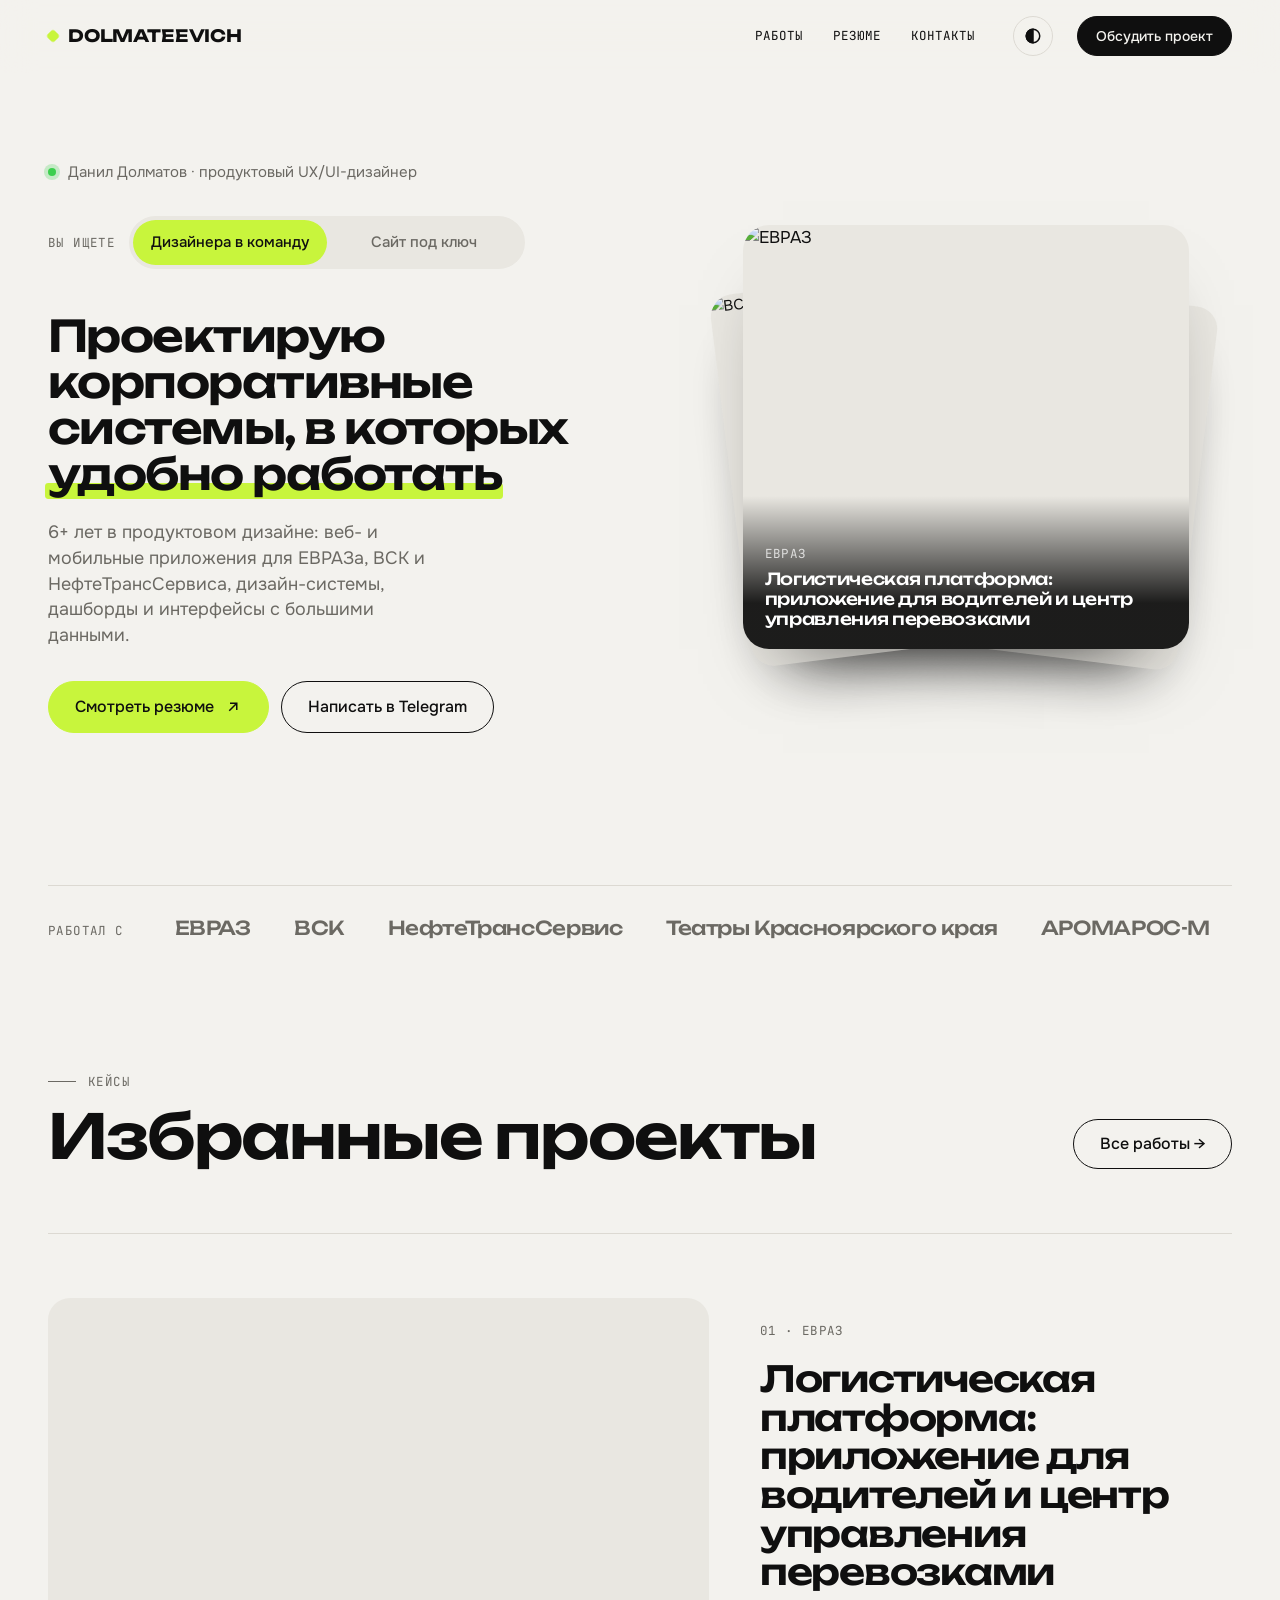
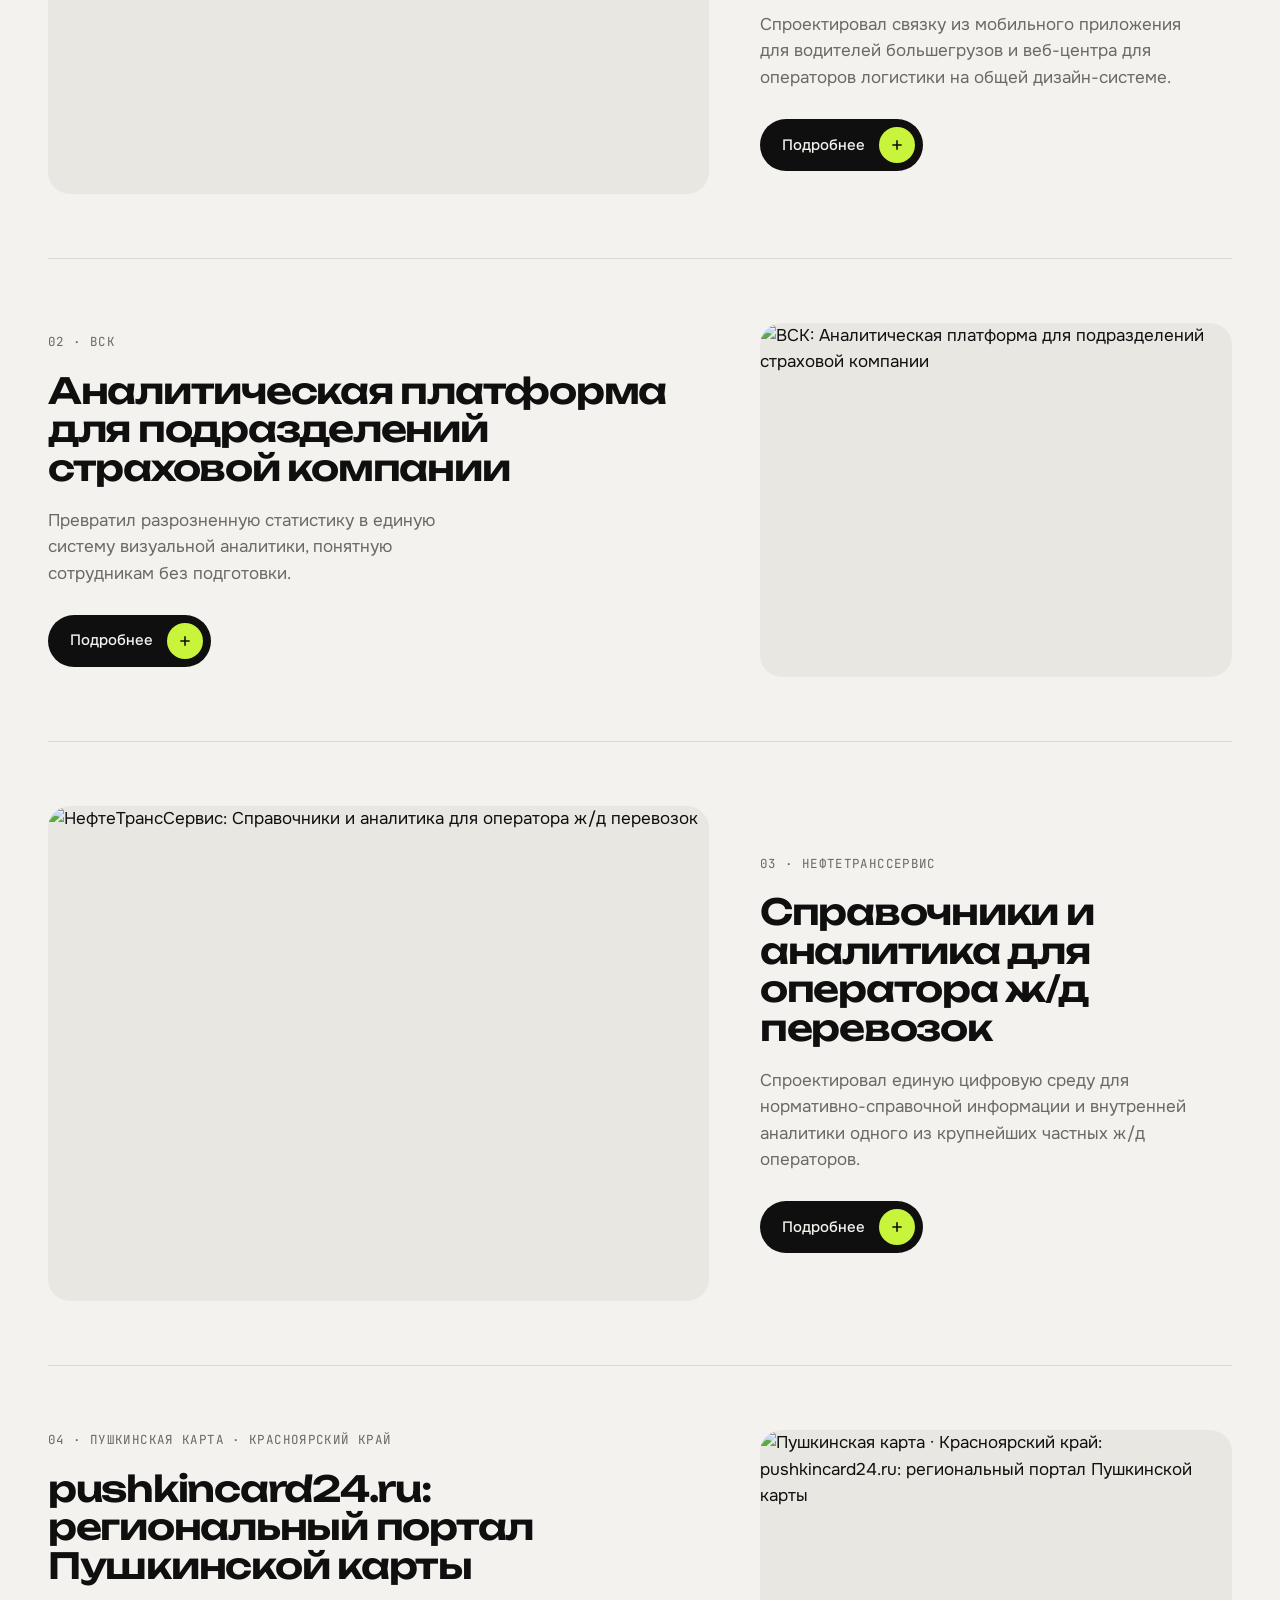
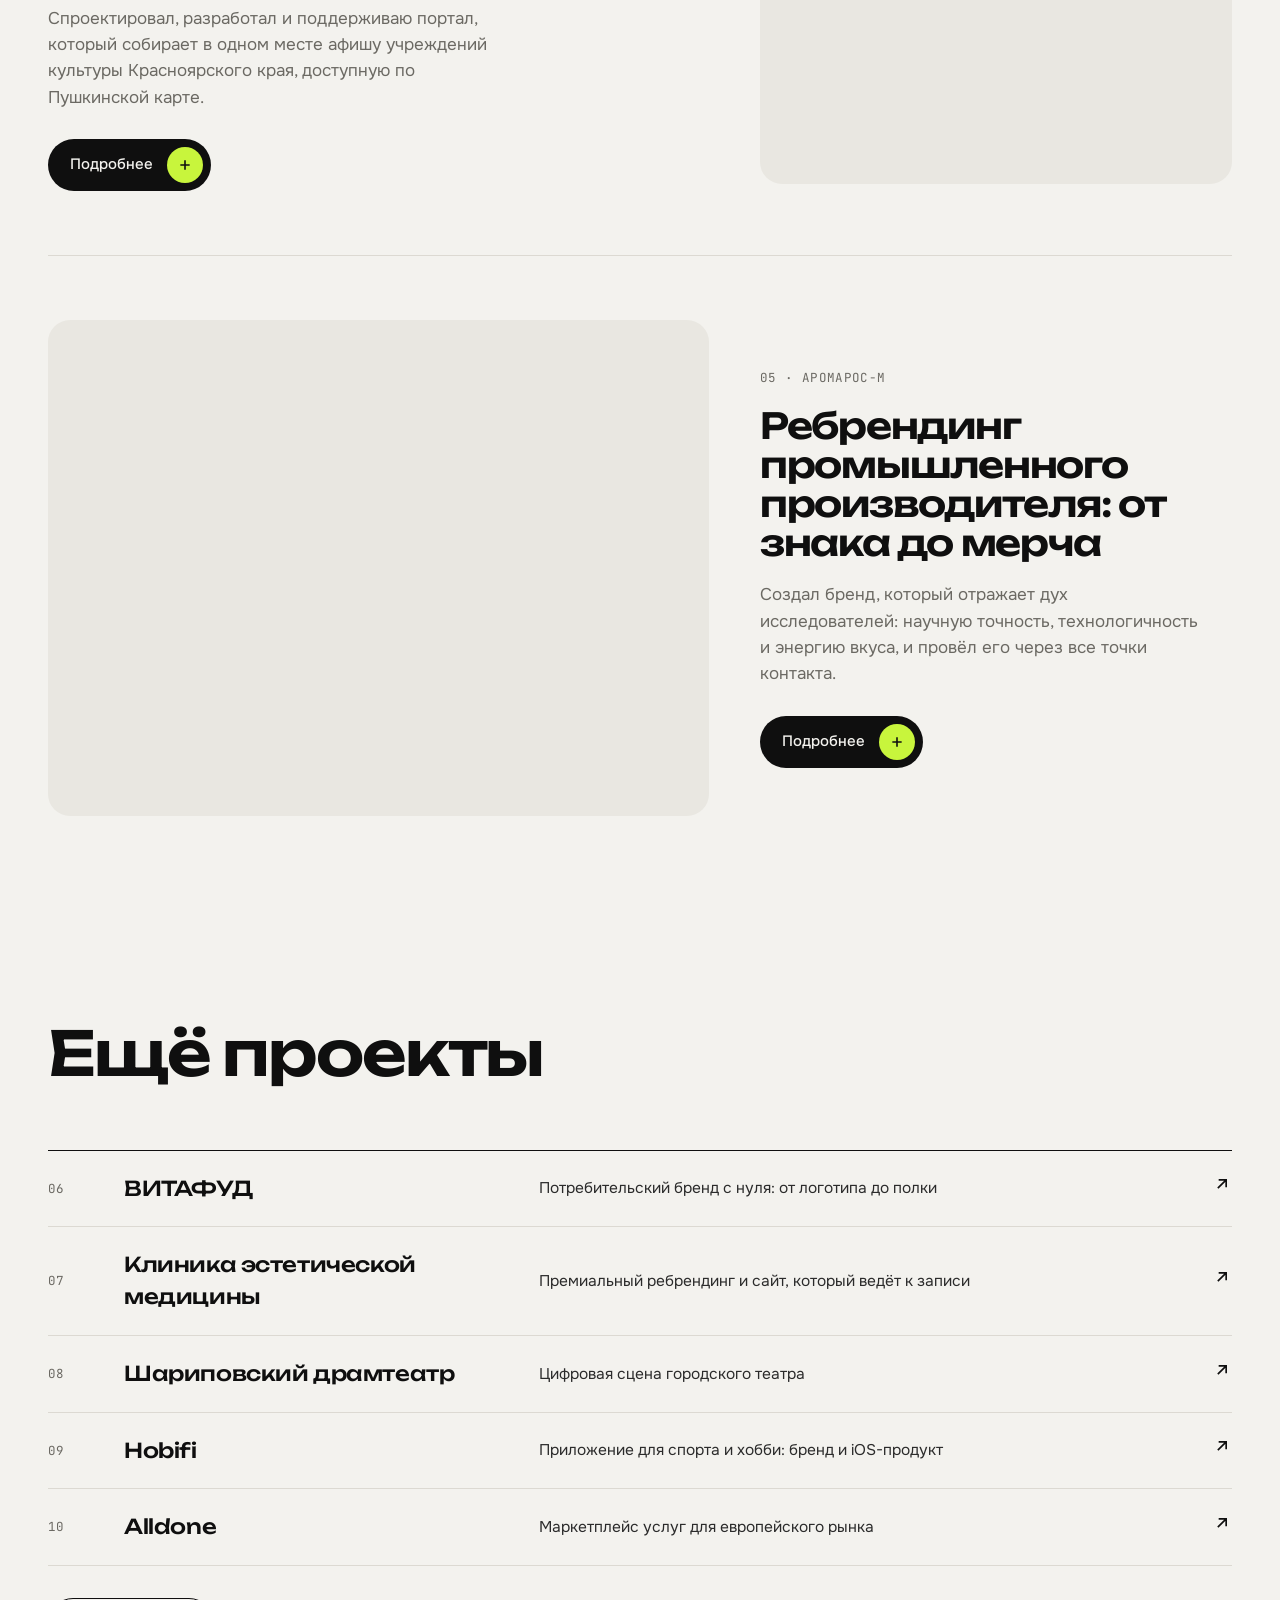
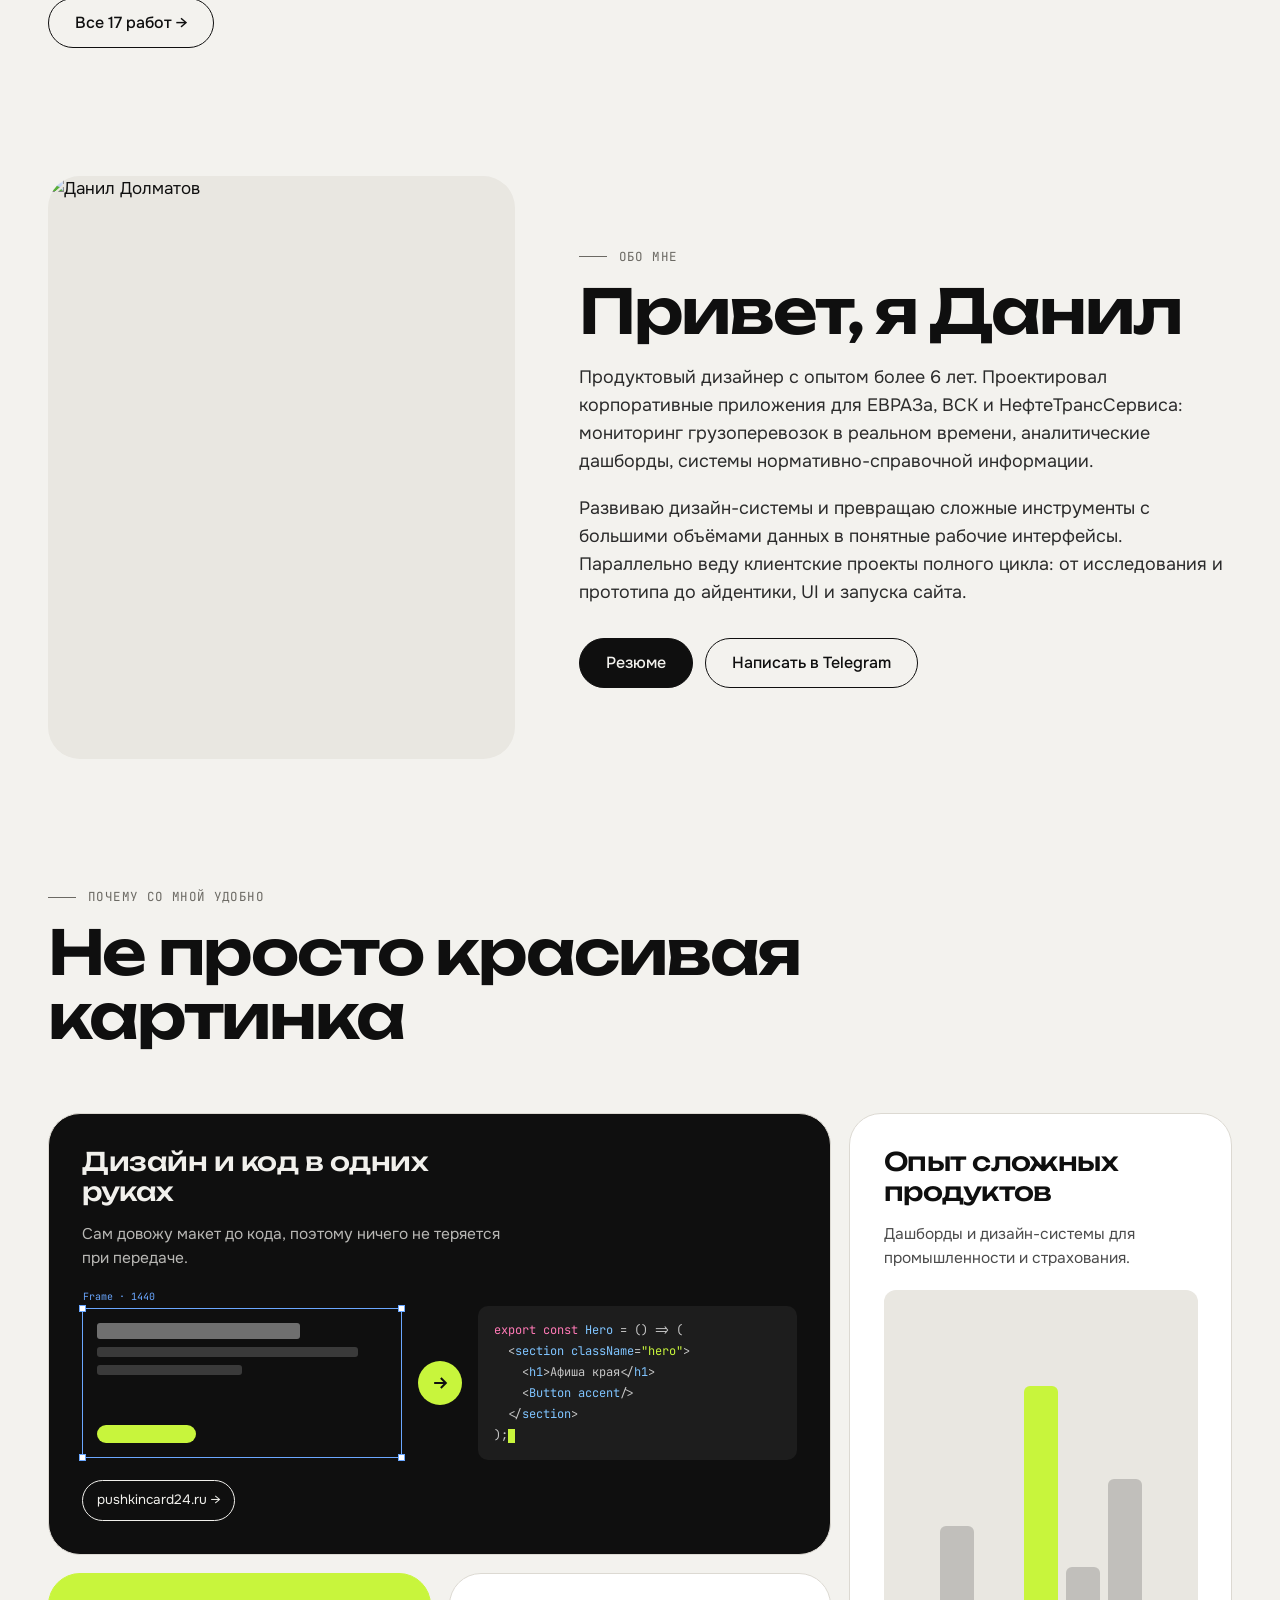
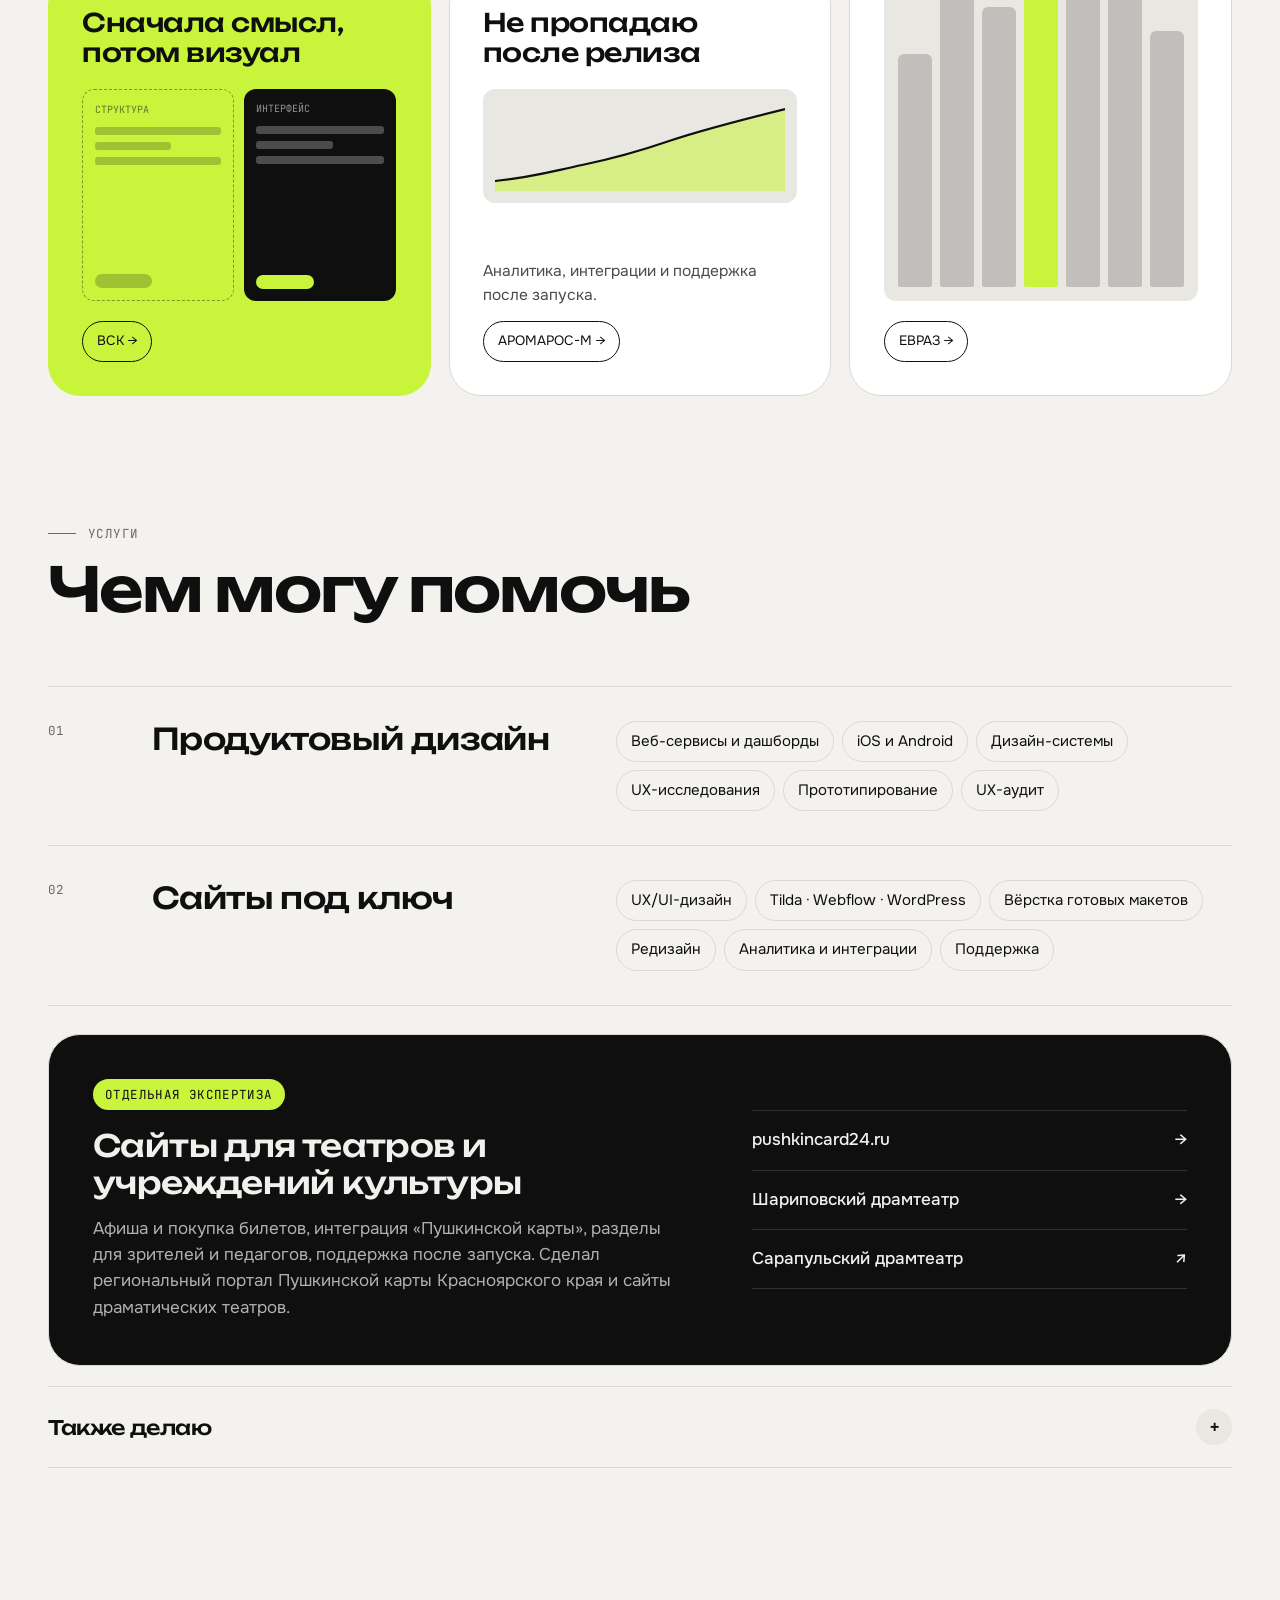
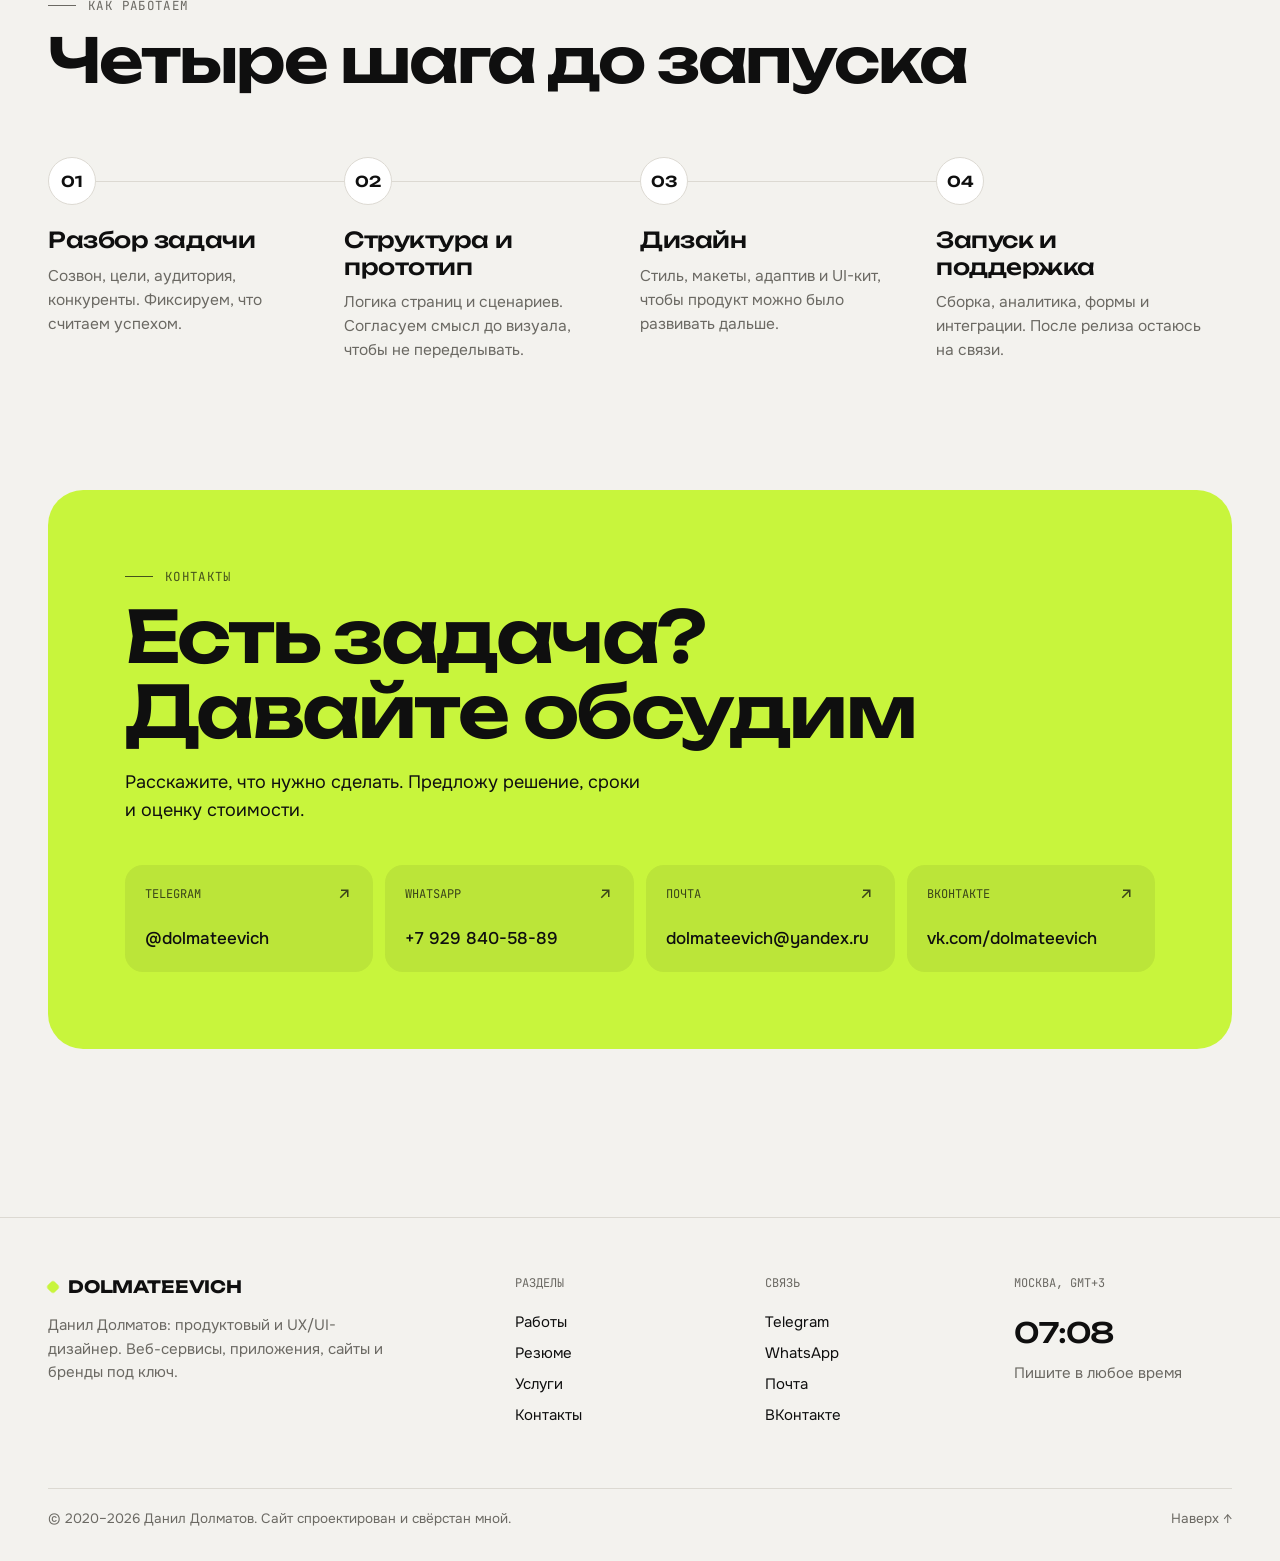
==== index.html @ 4f0ea124 "Add files via upload" ====
<!doctype html>
<html lang="ru">
<head>
  <meta charset="utf-8">
  <meta name="viewport" content="width=device-width, initial-scale=1">
  <title>Данил Долматов — продуктовый и UX/UI-дизайнер</title>
  <meta name="description" content="Продуктовый UX/UI-дизайнер. 6+ лет: корпоративные веб- и мобильные приложения для ЕВРАЗа, ВСК и НефтеТрансСервиса, дизайн-системы и сайты под ключ.">
  <meta property="og:title" content="Данил Долматов — продуктовый и UX/UI-дизайнер">
  <meta property="og:description" content="Веб-сервисы, мобильные приложения, сайты и бренды под ключ: от исследования до запуска.">
  <meta property="og:image" content="https://static.tildacdn.pub/tild3631-6530-4562-a431-313530376537/Frame_2087326157.png">
  <link rel="icon" href="data:image/svg+xml,<svg xmlns='http://www.w3.org/2000/svg' viewBox='0 0 64 64'><rect width='64' height='64' rx='16' fill='%230f0f0f'/><rect x='24' y='24' width='16' height='16' rx='3' fill='%23c8f53c' transform='rotate(45 32 32)'/></svg>">
  <link rel="preconnect" href="https://fonts.googleapis.com">
  <link rel="preconnect" href="https://fonts.gstatic.com" crossorigin>
  <link href="https://fonts.googleapis.com/css2?family=Unbounded:wght@400;500;600;700&family=Onest:wght@400;500;600&family=JetBrains+Mono:wght@400;500&display=swap" rel="stylesheet">
  <link rel="stylesheet" href="styles.css">
</head>
<body id="top">

<header class="header">
  <div class="wrap">
    <a class="logo" href="index.html"><i></i>DOLMATEEVICH</a>
    <nav class="nav" aria-label="Основное меню">
      <a href="portfolio.html">Работы</a>
      <a href="resume.html">Резюме</a>
      <a href="index.html#contacts">Контакты</a>
    </nav>
    <button class="theme-btn" aria-label="Сменить тему">
      <svg viewBox="0 0 24 24" fill="none" stroke="currentColor" stroke-width="2"><circle cx="12" cy="12" r="9"/><path d="M12 3a9 9 0 0 0 0 18z" fill="currentColor"/></svg>
    </button>
    <a class="btn btn-dark" href="https://t.me/dolmateevich" target="_blank" rel="noopener">Обсудить проект</a>
  </div>
  <nav class="mobile-nav" aria-label="Меню">
    <a href="index.html" aria-current="page">Главная</a>
    <a href="portfolio.html">Работы</a>
    <a href="resume.html">Резюме</a>
    <a href="index.html#contacts">Контакты</a>
  </nav>
</header>

<main>
<!-- ============ HERO ============ -->
<section class="hero">
  <div class="wrap hero-grid">
    <div class="hero-main">
      <p class="hero-eyebrow"><span class="dot"></span>Данил Долматов · продуктовый UX/UI-дизайнер</p>

      <div class="aud">
        <span class="mono muted">Вы ищете</span>
        <div class="aud-switch" role="tablist" aria-label="Что вы ищете" data-active="team">
          <i class="aud-thumb" aria-hidden="true"></i>
          <button role="tab" data-aud="team" aria-selected="true" aria-controls="aud-team">Дизайнера в команду</button>
          <button role="tab" data-aud="client" aria-selected="false" aria-controls="aud-client">Сайт под ключ</button>
        </div>
      </div>

      <div class="aud-panel" id="aud-team" data-aud="team" role="tabpanel">
        <h1 class="hero-title">Проектирую корпоративные системы, в&nbsp;которых <span class="mark">удобно работать</span></h1>
        <p class="lead">6+ лет в продуктовом дизайне: веб- и мобильные приложения для ЕВРАЗа, ВСК и НефтеТрансСервиса, дизайн-системы, дашборды и интерфейсы с большими данными.</p>
        <div class="hero-cta">
          <a class="btn btn-accent" href="resume.html">Смотреть резюме
            <svg viewBox="0 0 24 24" fill="none" stroke="currentColor" stroke-width="2"><path d="M7 17 17 7M8 7h9v9"/></svg></a>
          <a class="btn btn-ghost" href="https://t.me/dolmateevich" target="_blank" rel="noopener">Написать в Telegram</a>
        </div>
      </div>

      <div class="aud-panel" id="aud-client" data-aud="client" role="tabpanel" hidden>
        <p class="hero-title" role="heading" aria-level="2">Сайты под ключ: от&nbsp;структуры до&nbsp;<span class="mark">запуска</span></p>
        <p class="lead">Дизайн, разработка на Tilda, Webflow или WordPress и поддержка после запуска. Делаю сайты для бизнеса, театров и учреждений культуры.</p>
        <div class="hero-cta">
          <a class="btn btn-accent" href="https://t.me/dolmateevich" target="_blank" rel="noopener">Обсудить проект
            <svg viewBox="0 0 24 24" fill="none" stroke="currentColor" stroke-width="2"><path d="M7 17 17 7M8 7h9v9"/></svg></a>
          <a class="btn btn-ghost" href="portfolio.html">Смотреть работы</a>
        </div>
      </div>
    </div>

    <div class="hero-stack" id="hero-stack" aria-label="Подходящие кейсы"></div>
  </div>
</section>

<!-- ============ КЛИЕНТЫ ============ -->
<section class="trust">
  <div class="wrap"><div class="trust-row reveal">
    <span class="mono muted">Работал с</span>
    <div class="trust-list">
      <a href="#evraz">ЕВРАЗ</a><a href="portfolio.html#vsk">ВСК</a><a href="portfolio.html#nts">НефтеТрансСервис</a><a href="portfolio.html#sharipovo">Театры Красноярского края</a><a href="portfolio.html#aromaros">АРОМАРОС-М</a>
    </div>
  </div></div>
</section>

<!-- ============ КЕЙСЫ ============ -->
<section class="section" id="cases" style="padding-top:0">
  <div class="wrap">
    <div class="section-head">
      <div>
        <span class="eyebrow mono">Кейсы</span>
        <h2 class="h2">Избранные проекты</h2>
      </div>
      <a class="btn btn-ghost" href="portfolio.html">Все работы →</a>
    </div>
    <div class="cases" id="featured-cases"></div>
  </div>
</section>

<!-- ============ ИНДЕКС ============ -->
<section class="section" style="padding-top:0">
  <div class="wrap">
    <div class="section-head">
      <div>
        <h2 class="h2">Ещё проекты</h2>
      </div>
    </div>
    <nav class="index reveal" id="index" aria-label="Другие проекты"></nav>
    <a class="btn btn-ghost" href="portfolio.html" style="margin-top:32px">Все 17 работ →</a>
  </div>
</section>

<!-- ============ ОБО МНЕ ============ -->
<section class="section" id="about" style="padding-top:0">
  <div class="wrap about-grid">
    <img class="about-photo reveal" src="https://static.tildacdn.pub/tild3638-3539-4036-a131-663665363435/Frame_2087326176.png" alt="Данил Долматов" loading="lazy">
    <div class="about-text reveal">
      <span class="eyebrow mono">Обо мне</span>
      <h2 class="h2">Привет, я Данил</h2>
      <p>Продуктовый дизайнер с опытом более 6 лет. Проектировал корпоративные приложения для ЕВРАЗа, ВСК и НефтеТрансСервиса: мониторинг грузоперевозок в реальном времени, аналитические дашборды, системы нормативно-справочной информации.</p>
      <p>Развиваю дизайн-системы и превращаю сложные инструменты с большими объёмами данных в понятные рабочие интерфейсы. Параллельно веду клиентские проекты полного цикла: от исследования и прототипа до айдентики, UI и запуска сайта.</p>
      <div class="hero-cta">
        <a class="btn btn-dark" href="resume.html">Резюме</a>
        <a class="btn btn-ghost" href="https://t.me/dolmateevich" target="_blank" rel="noopener">Написать в Telegram</a>
      </div>
    </div>
  </div>
</section>

<!-- ============ ПОЧЕМУ Я ============ -->
<section class="section" style="padding-top:0">
  <div class="wrap">
    <div class="section-head">
      <div>
        <span class="eyebrow mono">Почему со мной удобно</span>
        <h2 class="h2">Не просто красивая картинка</h2>
      </div>
    </div>

    <div class="bento">
      <div class="tile dark wide reveal">
        <h3 class="h3">Дизайн и код в одних руках</h3>
        <p>Сам довожу макет до кода, поэтому ничего не теряется при передаче.</p>
        <div class="viz v-split">
          <div class="v-frame"><i></i><i></i><i></i><i></i><s></s><s></s><s></s><s></s></div>
          <div class="v-arrow"><svg viewBox="0 0 24 24" fill="none" stroke="currentColor" stroke-width="2.4"><path d="M5 12h14M13 6l6 6-6 6"/></svg></div>
<div class="v-code"><span class="k">export</span> <span class="k">const</span> <span class="a">Hero</span> = () =&gt; (
  &lt;<span class="a">section</span> <span class="a">className</span>=<span class="s">"hero"</span>&gt;
    &lt;<span class="a">h1</span>&gt;Афиша края&lt;/<span class="a">h1</span>&gt;
    &lt;<span class="a">Button</span> <span class="a">accent</span>/&gt;
  &lt;/<span class="a">section</span>&gt;
);<span class="cur"></span></div>
        </div>
        <a class="proof" href="#pushkincard">pushkincard24.ru →</a>
      </div>

      <div class="tile tall reveal">
        <h3 class="h3">Опыт сложных продуктов</h3>
        <p>Дашборды и дизайн-системы для промышленности и страхования.</p>
        <div class="viz v-dash">
          <div class="v-bars"><i style="--h:40%"></i><i style="--h:62%"></i><i style="--h:48%"></i><i class="hi" style="--h:86%"></i><i style="--h:55%"></i><i style="--h:70%"></i><i style="--h:44%"></i></div>
        </div>
        <a class="proof" href="#evraz">ЕВРАЗ →</a>
      </div>

      <div class="tile accent reveal">
        <h3 class="h3">Сначала смысл, потом визуал</h3>
        <div class="viz v-wire">
          <div class="w1"><small>Структура</small><i></i><i></i><i></i><i></i></div>
          <div class="w2"><small>Интерфейс</small><i></i><i></i><i></i><i></i></div>
        </div>
        
        <a class="proof" href="#vsk">ВСК →</a>
      </div>

      <div class="tile reveal">
        <h3 class="h3">Не пропадаю после релиза</h3>
        <div class="viz v-launch">
          <div class="v-chart"><svg viewBox="0 0 300 90" preserveAspectRatio="none" aria-hidden="true"><path class="f" d="M0 80 C40 76 60 70 90 64 S150 50 180 40 S250 20 300 8 V90 H0Z"/><path class="l" d="M0 80 C40 76 60 70 90 64 S150 50 180 40 S250 20 300 8"/></svg></div>
        </div>
        <p>Аналитика, интеграции и поддержка после запуска.</p>
        <a class="proof" href="#aromaros">АРОМАРОС-М →</a>
      </div>
    </div>
  </div>
</section>

<!-- ============ УСЛУГИ ============ -->
<section class="section" id="services" style="padding-top:0">
  <div class="wrap">
    <div class="section-head">
      <div>
        <span class="eyebrow mono">Услуги</span>
        <h2 class="h2">Чем могу помочь</h2>
      </div>
    </div>
    <div class="services">
      <div class="service reveal">
        <span class="mono muted">01</span>
        <h3 class="h3">Продуктовый дизайн</h3>
        <ul><li>Веб-сервисы и дашборды</li><li>iOS и Android</li><li>Дизайн-системы</li><li>UX-исследования</li><li>Прототипирование</li><li>UX-аудит</li></ul>
      </div>
      <div class="service reveal">
        <span class="mono muted">02</span>
        <h3 class="h3">Сайты под ключ</h3>
        <ul><li>UX/UI-дизайн</li><li>Tilda · Webflow · WordPress</li><li>Вёрстка готовых макетов</li><li>Редизайн</li><li>Аналитика и интеграции</li><li>Поддержка</li></ul>
      </div>
    </div>

    <div class="niche reveal">
      <div>
        <span class="niche-tag mono">Отдельная экспертиза</span>
        <h3 class="h3">Сайты для театров и учреждений культуры</h3>
        <p>Афиша и покупка билетов, интеграция «Пушкинской карты», разделы для зрителей и педагогов, поддержка после запуска. Сделал региональный портал Пушкинской карты Красноярского края и сайты драматических театров.</p>
      </div>
      <div class="niche-links">
        <a href="#pushkincard">pushkincard24.ru <span>→</span></a>
        <a href="portfolio.html#sharipovo">Шариповский драмтеатр <span>→</span></a>
        <a href="https://sarapultheatre.ru/" target="_blank" rel="noopener">Сарапульский драмтеатр <span>↗</span></a>
      </div>
    </div>

    <details class="also reveal">
      <summary><span>Также делаю</span><span class="plus" aria-hidden="true">+</span></summary>
      <div class="also-body">
        <div><h4 class="mono muted">Бренд и графика</h4><ul><li>Логотип и айдентика</li><li>Брендбук</li><li>Упаковка и этикетки</li><li>Полиграфия и мерч</li><li>Баннеры</li><li>Иллюстрации и 3D</li><li>Презентации</li></ul></div>
        <div><h4 class="mono muted">После запуска</h4><ul><li>Яндекс Метрика и GA</li><li>Интеграции с CRM и формами</li><li>Базовое SEO</li><li>Техподдержка</li><li>Развитие и масштабирование</li></ul></div>
      </div>
    </details>
  </div>
</section>

<!-- ============ ПРОЦЕСС ============ -->
<section class="section" style="padding-top:0">
  <div class="wrap">
    <div class="section-head">
      <div>
        <span class="eyebrow mono">Как работаем</span>
        <h2 class="h2">Четыре шага до запуска</h2>
      </div>
    </div>
    <div class="process">
      <div class="step reveal"><h3 class="h3">Разбор задачи</h3><p>Созвон, цели, аудитория, конкуренты. Фиксируем, что считаем успехом.</p></div>
      <div class="step reveal"><h3 class="h3">Структура и прототип</h3><p>Логика страниц и сценариев. Согласуем смысл до визуала, чтобы не переделывать.</p></div>
      <div class="step reveal"><h3 class="h3">Дизайн</h3><p>Стиль, макеты, адаптив и UI-кит, чтобы продукт можно было развивать дальше.</p></div>
      <div class="step reveal"><h3 class="h3">Запуск и поддержка</h3><p>Сборка, аналитика, формы и интеграции. После релиза остаюсь на связи.</p></div>
    </div>
  </div>
</section>

<!-- ============ CTA ============ -->
<section class="section" id="contacts" style="padding-top:0">
  <div class="wrap">
    <div class="cta-box reveal">
      <span class="eyebrow mono">Контакты</span>
      <h2 class="h2">Есть задача? Давайте обсудим</h2>
      <p>Расскажите, что нужно сделать. Предложу решение, сроки и оценку стоимости.</p>
      <div class="cta-links">
        <a class="cta-link" href="https://t.me/dolmateevich" target="_blank" rel="noopener">
          <span class="row">Telegram <svg viewBox="0 0 24 24" fill="none" stroke="currentColor" stroke-width="2"><path d="M7 17 17 7M8 7h9v9"/></svg></span><b>@dolmateevich</b></a>
        <a class="cta-link" href="https://wa.me/79298405889" target="_blank" rel="noopener">
          <span class="row">WhatsApp <svg viewBox="0 0 24 24" fill="none" stroke="currentColor" stroke-width="2"><path d="M7 17 17 7M8 7h9v9"/></svg></span><b>+7 929 840-58-89</b></a>
        <a class="cta-link" href="mailto:dolmateevich@yandex.ru">
          <span class="row">Почта <svg viewBox="0 0 24 24" fill="none" stroke="currentColor" stroke-width="2"><path d="M7 17 17 7M8 7h9v9"/></svg></span><b>dolmateevich@yandex.ru</b></a>
        <a class="cta-link" href="https://vk.com/dolmateevich" target="_blank" rel="noopener">
          <span class="row">ВКонтакте <svg viewBox="0 0 24 24" fill="none" stroke="currentColor" stroke-width="2"><path d="M7 17 17 7M8 7h9v9"/></svg></span><b>vk.com/dolmateevich</b></a>
      </div>
    </div>
  </div>
</section>
</main>

<footer class="footer">
  <div class="wrap">
    <div class="f-top">
      <div class="f-brand">
        <a class="logo" href="index.html"><i></i>DOLMATEEVICH</a>
        <p>Данил Долматов: продуктовый и UX/UI-дизайнер. Веб-сервисы, приложения, сайты и бренды под ключ.</p>
      </div>
      <div class="f-col"><h4>Разделы</h4><a href="portfolio.html">Работы</a><a href="resume.html">Резюме</a><a href="index.html#services">Услуги</a><a href="index.html#contacts">Контакты</a></div>
      <div class="f-col"><h4>Связь</h4><a href="https://t.me/dolmateevich" target="_blank" rel="noopener">Telegram</a><a href="https://wa.me/79298405889" target="_blank" rel="noopener">WhatsApp</a><a href="mailto:dolmateevich@yandex.ru">Почта</a><a href="https://vk.com/dolmateevich" target="_blank" rel="noopener">ВКонтакте</a></div>
      <div class="f-col"><h4>Москва, GMT+3</h4><span class="f-clock" data-clock>--:--</span><span class="muted">Пишите в любое время</span></div>
    </div>
    <div class="f-bottom">
      <span>© 2020–<span data-year>2026</span> Данил Долматов. Сайт спроектирован и свёрстан мной.</span>
      <a class="to-top" href="#top">Наверх ↑</a>
    </div>
  </div>
</footer>

<script src="projects.js"></script>
<script src="main.js"></script>
</body>
</html>
---- styles.css ----
/* ==========================================================
   DOLMATEEVICH: портфолио
   Цвета и шрифты меняются в :root
   ========================================================== */

:root {
  --bg: #f3f2ee;
  --surface: #ffffff;
  --surface-2: #e9e7e1;
  --ink: #0f0f0f;
  --ink-2: #2b2b2b;
  --muted: #6b6963;
  --line: #dcd9d2;
  --accent: #c8f53c;
  --accent-ink: #0f0f0f;
  --radius: 22px;
  --radius-lg: 32px;
  --max: 1320px;
  --gutter: clamp(16px, 4vw, 48px);
  --ease: cubic-bezier(.2, .7, .2, 1);
  --f-display: "Unbounded", system-ui, sans-serif;
  --f-text: "Onest", system-ui, sans-serif;
  --f-mono: "JetBrains Mono", ui-monospace, monospace;
  color-scheme: light;
}
@media (prefers-color-scheme: dark) {
  :root:not([data-theme="light"]) {
    --bg: #0b0b0b; --surface: #141414; --surface-2: #1e1e1e;
    --ink: #f1f0ec; --ink-2: #d6d4ce; --muted: #8f8c85; --line: #262626;
    color-scheme: dark;
  }
}
:root[data-theme="dark"] {
  --bg: #0b0b0b; --surface: #141414; --surface-2: #1e1e1e;
  --ink: #f1f0ec; --ink-2: #d6d4ce; --muted: #8f8c85; --line: #262626;
  color-scheme: dark;
}

*, *::before, *::after { box-sizing: border-box; }
html { scroll-behavior: smooth; -webkit-text-size-adjust: 100%; overflow-x: clip; }
body {
  margin: 0; background: var(--bg); color: var(--ink);
  font: 400 17px/1.55 var(--f-text);
  -webkit-font-smoothing: antialiased; overflow-x: hidden; overflow-x: clip;
  transition: background .4s, color .4s;
}
img, video { display: block; max-width: 100%; }
a { color: inherit; text-decoration: none; }
button { font: inherit; color: inherit; cursor: pointer; background: none; border: 0; padding: 0; }
::selection { background: var(--accent); color: var(--accent-ink); }
:focus-visible { outline: 2px solid var(--accent); outline-offset: 3px; border-radius: 6px; }

.wrap { max-width: var(--max); margin: 0 auto; padding: 0 var(--gutter); }
.mono { font-family: var(--f-mono); font-size: 12.5px; letter-spacing: .03em; text-transform: uppercase; }
.muted { color: var(--muted); }
.dot { display: inline-block; width: 8px; height: 8px; border-radius: 50%; background: #3ccf4e; box-shadow: 0 0 0 4px color-mix(in srgb, #3ccf4e 25%, transparent); animation: pulse 2s infinite; }
@keyframes pulse { 50% { box-shadow: 0 0 0 8px transparent; } }

/* ---------- Header ---------- */
.header {
  position: sticky; top: 0; z-index: 50;
  background: color-mix(in srgb, var(--bg) 80%, transparent);
  backdrop-filter: blur(16px) saturate(1.4); -webkit-backdrop-filter: blur(16px) saturate(1.4);
  border-bottom: 1px solid transparent; transition: border-color .3s;
}
.header.scrolled { border-bottom-color: var(--line); }
.header .wrap { display: flex; align-items: center; gap: 24px; height: 72px; }
.logo { font-family: var(--f-display); font-weight: 700; font-size: 17px; letter-spacing: -.01em; display: flex; align-items: center; gap: 10px; }
.logo i { width: 10px; height: 10px; background: var(--accent); border-radius: 3px; transform: rotate(45deg); }
.nav { display: flex; gap: 2px; margin-left: auto; }
.nav a { padding: 9px 14px; border-radius: 99px; font-family: var(--f-mono); font-size: 12.5px; text-transform: uppercase; transition: background .2s; }
.nav a:hover, .nav a[aria-current="page"] { background: var(--surface-2); }
.theme-btn { width: 40px; height: 40px; border-radius: 50%; border: 1px solid var(--line); display: grid; place-items: center; transition: transform .4s var(--ease); }
.theme-btn:hover { transform: rotate(180deg); }
.theme-btn svg { width: 18px; height: 18px; }
.mobile-nav { display: none; gap: 6px; padding: 0 var(--gutter) 12px; overflow-x: auto; scrollbar-width: none; }
.mobile-nav a { padding: 7px 13px; border-radius: 99px; background: var(--surface-2); font-family: var(--f-mono); font-size: 12px; text-transform: uppercase; white-space: nowrap; }
.mobile-nav a[aria-current="page"] { background: var(--ink); color: var(--bg); }

/* ---------- Buttons ---------- */
.btn {
  display: inline-flex; align-items: center; gap: 10px;
  padding: 16px 26px; border-radius: 99px; border: 1px solid var(--ink);
  font-weight: 500; font-size: 16px; line-height: 1; white-space: nowrap;
  transition: transform .25s var(--ease), background .2s, color .2s, border-color .2s;
}
.btn:hover { transform: translateY(-2px); }
.btn svg { width: 18px; height: 18px; transition: transform .3s var(--ease); }
.btn:hover svg { transform: translate(2px, -2px); }
.btn-accent { background: var(--accent); color: var(--accent-ink); border-color: var(--accent); }
.btn-dark { background: var(--ink); color: var(--bg); }
.btn-ghost:hover { background: var(--ink); color: var(--bg); }
.header .btn { padding: 12px 18px; font-size: 14px; }

/* ---------- Section heads ---------- */
.section { padding: clamp(72px, 10vw, 140px) 0; }
.section-head { display: grid; grid-template-columns: 1fr auto; gap: 24px; align-items: end; margin-bottom: clamp(36px, 5vw, 64px); }
.eyebrow { display: flex; align-items: center; gap: 12px; color: var(--muted); }
.eyebrow::before { content: ""; width: 28px; height: 1px; background: currentColor; }
.h2 { font-family: var(--f-display); font-weight: 600; font-size: clamp(32px, 4.8vw, 64px); line-height: 1.04; letter-spacing: -.035em; margin: 14px 0 0; max-width: 18ch; }
.h3 { font-family: var(--f-display); font-weight: 500; font-size: 22px; line-height: 1.2; letter-spacing: -.02em; margin: 0; }

/* ==========================================================
   HERO: только главное
   ========================================================== */
.hero { padding: clamp(32px, 5vw, 72px) 0 clamp(40px, 5vw, 64px); }
.hero-grid { display: grid; grid-template-columns: 1.05fr .95fr; gap: clamp(32px, 5vw, 88px); align-items: center; min-height: min(620px, calc(100svh - 150px)); }

/* Переключатель аудиторий */
.aud { display: flex; align-items: center; gap: 14px; flex-wrap: wrap; margin-top: 32px; }
.aud-switch { position: relative; display: inline-grid; grid-template-columns: 1fr 1fr; padding: 4px; border-radius: 99px; background: var(--surface-2); }
.aud-switch button { position: relative; z-index: 1; padding: 11px 18px; border-radius: 99px; font-size: 15px; font-weight: 500; color: var(--muted); white-space: nowrap; transition: color .3s; }
.aud-switch button[aria-selected="true"] { color: var(--accent-ink); }
.aud-thumb { position: absolute; top: 4px; bottom: 4px; left: 4px; width: calc(50% - 4px); border-radius: 99px; background: var(--accent); transition: transform .45s var(--ease); }
.aud-switch[data-active="client"] .aud-thumb { transform: translateX(100%); }
.aud-panel { margin-top: clamp(28px, 3.5vw, 44px); }
.aud-panel[hidden] { display: none; }
.aud-panel.enter { animation: panelIn .55s var(--ease); }
@keyframes panelIn { from { opacity: 0; transform: translateY(14px); } }
.aud-panel .lead { margin-top: 22px; }
.aud-panel .hero-cta { margin-top: 32px; }

/* Стопка кейсов справа */
.hero-stack { position: relative; width: 100%; max-width: 560px; aspect-ratio: 1 / .95; justify-self: end; transition: opacity .28s, transform .28s var(--ease); }
.hero-stack.swap { opacity: 0; transform: translateY(16px) scale(.97); }
.st-card { position: absolute; inset: 6% 8% 10%; border-radius: 26px; overflow: hidden; background: var(--surface-2); box-shadow: 0 40px 70px -40px rgba(0,0,0,.55); transition: transform .7s var(--ease); }
.st-card img { width: 100%; height: 100%; object-fit: cover; }
.st-card[data-i="0"] { z-index: 3; }
.st-card[data-i="1"] { z-index: 2; transform: translate(-9%, 5%) rotate(-7deg) scale(.88); }
.st-card[data-i="2"] { z-index: 1; transform: translate(9%, 7%) rotate(7deg) scale(.86); }
.hero-stack:hover .st-card[data-i="0"] { transform: translateY(-2%); }
.hero-stack:hover .st-card[data-i="1"] { transform: translate(-17%, 3%) rotate(-10deg) scale(.88); }
.hero-stack:hover .st-card[data-i="2"] { transform: translate(17%, 5%) rotate(10deg) scale(.86); }
.st-cap { position: absolute; left: 0; right: 0; bottom: 0; padding: 48px 22px 20px; color: #fff; background: linear-gradient(to top, rgba(0,0,0,.88) 30%, transparent); display: flex; flex-direction: column; gap: 6px; }
.st-card:not([data-i="0"]) .st-cap { display: none; }
.st-cap .mono { opacity: .75; }
.st-cap b { font-family: var(--f-display); font-weight: 500; font-size: clamp(15px, 1.3vw, 19px); letter-spacing: -.02em; line-height: 1.2; }
.hero-eyebrow { display: flex; align-items: center; gap: 12px; margin: 0; color: var(--muted); font-size: 15px; }
.hero-title {
  font-family: var(--f-display); font-weight: 600;
  font-size: clamp(30px, 3.4vw, 52px); line-height: 1.06; letter-spacing: -.035em;
  margin: 0; max-width: 18ch;
}
.hero-title .mark { position: relative; white-space: nowrap; z-index: 0; }
.hero-title .mark::after {
  content: ""; position: absolute; left: -.06em; right: -.06em; bottom: .06em; height: .36em;
  background: var(--accent); z-index: -1; border-radius: .08em;
  transform-origin: left; animation: markIn 1s .5s var(--ease) both;
}
@keyframes markIn { from { transform: scaleX(0); } }
/* В тёмной теме слово просто окрашено акцентом */
:root[data-theme="dark"] .hero-title .mark { color: var(--accent); }
:root[data-theme="dark"] .hero-title .mark::after { display: none; }
@media (prefers-color-scheme: dark) {
  :root:not([data-theme="light"]) .hero-title .mark { color: var(--accent); }
  :root:not([data-theme="light"]) .hero-title .mark::after { display: none; }
}

/* Видео: стартует по ширине контента, при скролле раскрывается до краёв экрана */
.hero-video {
  --inset: 48px; --r: 28px;
  position: relative; margin-top: clamp(40px, 5vw, 64px);
  height: clamp(300px, 64vh, 780px); background: #0f0f0f;
  clip-path: inset(0 var(--inset) round var(--r));
  animation: heroZoom 1.1s .25s var(--ease) both;
}
.hero-video video { width: 100%; height: 100%; object-fit: cover; }
@keyframes heroZoom { from { opacity: 0; transform: scale(.92); } }
.hv-toggle {
  position: absolute; right: calc(var(--inset) + 20px); bottom: 20px;
  width: 44px; height: 44px; border-radius: 50%; display: grid; place-items: center;
  background: rgba(15,15,15,.45); color: #fff; backdrop-filter: blur(8px); -webkit-backdrop-filter: blur(8px);
  transition: background .2s, color .2s;
}
.hv-toggle:hover { background: var(--accent); color: var(--accent-ink); }
.hv-toggle svg { width: 18px; height: 18px; }
.hv-toggle .i-play, .hv-toggle[aria-pressed="true"] .i-pause { display: none; }
.hv-toggle[aria-pressed="true"] .i-play { display: block; }
.lead { font-size: clamp(17px, 1.4vw, 20px); line-height: 1.45; margin: 0; color: var(--muted); max-width: 32ch; }
.hero-cta { display: flex; flex-wrap: wrap; gap: 12px; }

/* Клиенты: одна спокойная строка */
.trust { padding: clamp(40px, 5vw, 64px) 0 clamp(72px, 10vw, 140px); }
.trust-row { display: flex; align-items: baseline; gap: clamp(20px, 4vw, 56px); flex-wrap: wrap; padding-top: 28px; border-top: 1px solid var(--line); }
.trust-list { display: flex; flex-wrap: wrap; gap: 12px clamp(24px, 3.4vw, 52px); }
.trust-list a { font-family: var(--f-display); font-weight: 500; font-size: clamp(16px, 1.5vw, 21px); letter-spacing: -.02em; color: var(--muted); transition: color .25s; }
.trust-list a:hover { color: var(--ink); }

/* ==========================================================
   CASE: большие карточки кейсов
   ========================================================== */
.cases { display: flex; flex-direction: column; }
.case-facts { grid-column: 1 / -1; display: flex; flex-wrap: wrap; gap: 8px 32px; font-size: 14.5px; color: var(--muted); }
.case-facts b { color: var(--ink); font-weight: 500; margin-left: 6px; }
.case { padding: clamp(32px, 5vw, 64px) 0; border-top: 1px solid var(--line); scroll-margin-top: 170px; }
.case[hidden] { display: none; }

.case-num { font-family: var(--f-mono); font-size: 12.5px; color: var(--muted); text-transform: uppercase; letter-spacing: .03em; }

.case-main { display: grid; grid-template-columns: 7fr 5fr; gap: clamp(28px, 4vw, 72px); align-items: center; }
.case-main > *, .hero-grid > *, .case-body > * { min-width: 0; }
.case.flip .case-media { order: 2; }
.case-media { position: relative; width: 100%; align-self: start; border-radius: var(--radius); overflow: hidden; background: var(--surface-2); aspect-ratio: 4 / 3; cursor: zoom-in; }
.case-media img, .case-media video { width: 100%; height: 100%; object-fit: cover; transition: transform 1s var(--ease); }
.case-media:hover img, .case-media:hover video { transform: scale(1.03); }
.case-info { display: flex; flex-direction: column; gap: 20px; }

.case-title { font-family: var(--f-display); font-weight: 600; font-size: clamp(26px, 2.8vw, 40px); line-height: 1.08; letter-spacing: -.035em; margin: 0; }
.case-lead { margin: 0; font-size: 17px; color: var(--muted); max-width: 40ch; }

.case-toggle {
  margin-top: 8px; align-self: flex-start;
  display: inline-flex; align-items: center; gap: 14px;
  padding: 8px 8px 8px 22px; border-radius: 99px; background: var(--ink); color: var(--bg);
  font-weight: 500; font-size: 15px; transition: transform .25s var(--ease);
}
.case-toggle:hover { transform: translateY(-2px); }
.case-toggle .pm { width: 36px; height: 36px; border-radius: 50%; background: var(--accent); color: var(--accent-ink); display: grid; place-items: center; transition: transform .4s var(--ease); }
.case-toggle .pm svg { width: 16px; height: 16px; }
.case.open .case-toggle .pm { transform: rotate(45deg); }

.case-more { display: grid; grid-template-rows: 0fr; transition: grid-template-rows .6s var(--ease); }
.case.open .case-more { grid-template-rows: 1fr; }
.case-more > div { overflow: hidden; min-height: 0; }
.case-body { display: grid; grid-template-columns: 1fr 1.3fr 1fr; gap: clamp(24px, 3vw, 48px); padding-top: clamp(32px, 4vw, 48px); }
.case-body h4 { margin: 0 0 12px; font-family: var(--f-mono); font-size: 12px; font-weight: 400; text-transform: uppercase; color: var(--muted); }
.case-body p { margin: 0; font-size: 16px; }
.case-body ol { margin: 0; padding: 0; list-style: none; counter-reset: d; }
.case-body ol li { counter-increment: d; display: grid; grid-template-columns: 30px 1fr; padding: 7px 0; font-size: 15.5px; border-bottom: 1px dashed var(--line); }
.case-body ol li::before { content: counter(d, decimal-leading-zero); font-family: var(--f-mono); font-size: 12px; color: var(--muted); padding-top: 3px; }
.case-result { background: var(--accent); color: var(--accent-ink); border-radius: var(--radius); padding: 24px; align-self: start; }
.case-result h4 { color: var(--accent-ink) !important; opacity: .6; }
.case-gallery { display: flex; gap: 14px; overflow-x: auto; padding: 28px 0 6px; scroll-snap-type: x mandatory; scrollbar-width: thin; }
.case-gallery button { flex: none; height: clamp(200px, 28vw, 380px); border-radius: 16px; overflow: hidden; scroll-snap-align: start; background: var(--surface-2); cursor: zoom-in; }
.case-gallery img { height: 100%; width: auto; max-width: none; object-fit: cover; transition: transform .6s var(--ease); }
.case-gallery button:hover img { transform: scale(1.03); }

/* Компактные работы */
.mini-grid { display: grid; grid-template-columns: repeat(4, 1fr); gap: 16px; }
.mini { background: var(--surface); border: 1px solid var(--line); border-radius: var(--radius); overflow: hidden; display: flex; flex-direction: column; }
.mini[hidden] { display: none; }
.mini .m-media { aspect-ratio: 4 / 3; background: var(--surface-2); overflow: hidden; }
.mini .m-media img, .mini .m-media video { width: 100%; height: 100%; object-fit: cover; }
.mini .m-body { padding: 16px 18px 18px; display: flex; flex-direction: column; gap: 4px; }
.mini b { font-family: var(--f-display); font-weight: 500; font-size: 17px; letter-spacing: -.02em; }
.mini span { font-size: 14px; color: var(--muted); }
.mini a { margin-top: 8px; font-size: 14px; text-decoration: underline; text-underline-offset: 3px; }

/* Индекс остальных проектов (главная) */
.index { border-top: 1px solid var(--ink); }
.index a {
  display: grid; grid-template-columns: 56px 1fr 1.6fr 40px; gap: 20px; align-items: center;
  padding: 22px 0; border-bottom: 1px solid var(--line); position: relative; transition: padding .35s var(--ease), color .3s;
}
.index a::before { content: ""; position: absolute; inset: 0; background: var(--surface); transform: scaleY(0); transform-origin: bottom; transition: transform .35s var(--ease); z-index: -1; border-radius: 12px; }
.index a:hover { padding-left: 16px; padding-right: 16px; }
.index a:hover::before { transform: scaleY(1); }
.index .i-n { font-family: var(--f-mono); font-size: 12.5px; color: var(--muted); }
.index .i-c { font-family: var(--f-display); font-weight: 500; font-size: clamp(17px, 1.6vw, 22px); letter-spacing: -.02em; }
.index .i-t { color: var(--ink-2); font-size: 15.5px; }
.index .i-i { color: var(--muted); font-size: 14px; }
.index .i-a { justify-self: end; transition: transform .3s var(--ease); }
.index a:hover .i-a { transform: rotate(-45deg); }
.index .i-a svg { width: 20px; height: 20px; }
.index-preview { position: fixed; left: 0; top: 0; width: 300px; aspect-ratio: 4 / 3; border-radius: 16px; overflow: hidden; pointer-events: none; z-index: 60; opacity: 0; transform: translate(-50%, -50%) scale(.85) rotate(-3deg); transition: opacity .25s, transform .35s var(--ease); box-shadow: 0 30px 60px -20px rgba(0,0,0,.45); }
.index-preview.on { opacity: 1; transform: translate(-50%, -50%) scale(1) rotate(-3deg); }
.index-preview img { width: 100%; height: 100%; object-fit: cover; }

/* Фильтры */
.toolbar { display: flex; justify-content: space-between; align-items: center; gap: 16px; flex-wrap: wrap; margin-bottom: 28px; position: sticky; top: 72px; z-index: 20; padding: 12px 0; background: color-mix(in srgb, var(--bg) 85%, transparent); backdrop-filter: blur(12px); -webkit-backdrop-filter: blur(12px); }
.filters { display: flex; flex-wrap: wrap; gap: 6px; }
.filter { padding: 10px 16px; border-radius: 99px; border: 1px solid var(--line); font-size: 15px; transition: all .2s; }
.filter:hover { border-color: var(--ink); }
.filter[aria-pressed="true"] { background: var(--ink); color: var(--bg); border-color: var(--ink); }
.filter sup { font-family: var(--f-mono); font-size: 11px; margin-left: 4px; opacity: .6; }
.expand-all { font-family: var(--f-mono); font-size: 12.5px; text-transform: uppercase; text-decoration: underline; text-underline-offset: 4px; }

/* ==========================================================
   WHY: бенто «Не просто красивая картинка»
   ========================================================== */
.bento { display: grid; grid-template-columns: repeat(3, 1fr); grid-auto-rows: minmax(300px, auto); gap: 18px; }
.tile { position: relative; border-radius: var(--radius-lg); background: var(--surface); border: 1px solid var(--line); padding: clamp(24px, 2.6vw, 36px); display: flex; flex-direction: column; gap: 14px; overflow: hidden; }
.tile.wide { grid-column: span 2; }
.tile.tall { grid-row: span 2; }
.tile.dark { background: #0f0f0f; color: #f1f0ec; border-color: var(--line); }
.tile.accent { background: var(--accent); color: var(--accent-ink); border-color: var(--accent); }

.tile .h3 { font-size: clamp(22px, 2vw, 28px); max-width: 16ch; }
.tile p { margin: 0; font-size: 15.5px; opacity: .75; max-width: 42ch; }
.tile .proof { margin-top: auto; display: inline-flex; align-items: center; gap: 8px; align-self: flex-start; padding: 9px 14px; border-radius: 99px; border: 1px solid currentColor; font-size: 13.5px; transition: background .2s, color .2s; position: relative; z-index: 2; }
.tile .proof:hover { background: var(--accent); color: var(--accent-ink); border-color: var(--accent); }
.tile.accent .proof:hover { background: var(--accent-ink); color: var(--accent); }
.tile .proof b { font-weight: 500; }
.viz { position: relative; margin: 6px 0; flex: 1; min-height: 150px; }

/* viz 1: макет → код */
.v-split { display: grid; grid-template-columns: 1fr auto 1fr; gap: 16px; align-items: center; margin-top: 22px; }
.v-frame { position: relative; border: 1.5px solid #6aa7ff; border-radius: 4px; padding: 14px; height: 150px; display: flex; flex-direction: column; gap: 8px; }
.v-frame::before { content: "Frame · 1440"; position: absolute; top: -20px; left: 0; font-family: var(--f-mono); font-size: 10px; color: #6aa7ff; }
.v-frame i { display: block; height: 10px; border-radius: 3px; background: rgba(255,255,255,.18); }
.v-frame i:nth-child(1) { width: 70%; height: 16px; background: rgba(255,255,255,.4); }
.v-frame i:nth-child(2) { width: 90%; }
.v-frame i:nth-child(3) { width: 50%; }
.v-frame i:nth-child(4) { width: 34%; height: 18px; border-radius: 99px; background: var(--accent); margin-top: auto; }
.v-frame s { position: absolute; width: 7px; height: 7px; background: #fff; border: 1.5px solid #6aa7ff; text-decoration: none; }
.v-frame s:nth-of-type(1) { top: -4px; left: -4px; } .v-frame s:nth-of-type(2) { top: -4px; right: -4px; }
.v-frame s:nth-of-type(3) { bottom: -4px; left: -4px; } .v-frame s:nth-of-type(4) { bottom: -4px; right: -4px; }
.v-arrow { width: 44px; height: 44px; border-radius: 50%; background: var(--accent); color: var(--accent-ink); display: grid; place-items: center; }
.v-arrow svg { width: 20px; height: 20px; }
.v-code { font-family: var(--f-mono); font-size: 12px; line-height: 1.75; background: rgba(255,255,255,.06); border-radius: 10px; padding: 14px 16px; white-space: pre; overflow: hidden; color: rgba(255,255,255,.75); }
.v-code .k { color: #ff7ab6; } .v-code .s { color: var(--accent); } .v-code .a { color: #7fc4ff; }
.v-code .cur { display: inline-block; width: 7px; height: 14px; background: var(--accent); vertical-align: middle; animation: blink 1s steps(2) infinite; }
@keyframes blink { 50% { opacity: 0; } }

/* viz 2: дашборд */
.v-dash { display: flex; flex-direction: column; gap: 12px; flex: 1; }

.v-bars { display: flex; align-items: flex-end; gap: 8px; flex: 1; min-height: 150px; padding: 14px; background: var(--surface-2); border-radius: 12px; }
.v-bars i { flex: 1; border-radius: 6px 6px 2px 2px; background: color-mix(in srgb, var(--ink) 18%, transparent); height: var(--h); transition: height .8s var(--ease), background .3s; }
.v-bars i.hi { background: var(--accent); }
.tile:hover .v-bars i { height: calc(var(--h) * .7 + 25%); }

/* viz 3: смысл → визуал */
.v-wire { display: grid; grid-template-columns: 1fr 1fr; gap: 10px; }
.v-wire > div { border-radius: 12px; padding: 12px; display: flex; flex-direction: column; gap: 7px; min-height: 120px; }
.v-wire .w1 { border: 1.5px dashed color-mix(in srgb, var(--accent-ink) 40%, transparent); }
.v-wire .w2 { background: var(--accent-ink); }
.v-wire i { display: block; height: 8px; border-radius: 3px; }
.v-wire .w1 i { background: color-mix(in srgb, var(--accent-ink) 22%, transparent); }
.v-wire .w2 i { background: rgba(255,255,255,.25); }
.v-wire .w2 i:first-child { background: #fff; height: 12px; width: 80%; }
.v-wire .w1 i:first-child { height: 12px; width: 80%; }
.v-wire i:nth-child(2) { width: 100%; } .v-wire i:nth-child(3) { width: 60%; }
.v-wire i:last-child { margin-top: auto; width: 45%; height: 14px; border-radius: 99px; }
.v-wire .w2 i:last-child { background: var(--accent); }
.v-wire small { font-family: var(--f-mono); font-size: 10px; text-transform: uppercase; opacity: .55; margin-bottom: 2px; }
.v-wire .w2 small { color: #fff; }

/* viz 4: после запуска */
.v-launch { display: flex; flex-direction: column; gap: 10px; }
.v-chart { background: var(--surface-2); border-radius: 12px; padding: 12px; }
.v-chart svg { width: 100%; height: 90px; display: block; }
.v-chart path.l { fill: none; stroke: var(--ink); stroke-width: 2.2; stroke-dasharray: 400; stroke-dashoffset: 400; transition: stroke-dashoffset 1.6s var(--ease); }
.v-chart path.f { fill: color-mix(in srgb, var(--accent) 55%, transparent); opacity: 0; transition: opacity 1s .6s; }
.in .v-chart path.l { stroke-dashoffset: 0; }
.in .v-chart path.f { opacity: 1; }

/* ---------- Services ---------- */
.services { border-top: 1px solid var(--line); }
.service { display: grid; grid-template-columns: 80px 1fr 1.4fr; gap: 24px; padding: 34px 0; border-bottom: 1px solid var(--line); align-items: start; }
.service .h3 { font-size: clamp(22px, 2.4vw, 30px); }
.service ul { list-style: none; margin: 0; padding: 0; display: flex; flex-wrap: wrap; gap: 8px; }
.service li { padding: 8px 14px; border-radius: 99px; border: 1px solid var(--line); font-size: 15px; }

/* ---------- Process ---------- */
.process { display: grid; grid-template-columns: repeat(4, 1fr); counter-reset: step; }
.step { padding: 0 24px 0 0; position: relative; }
.step::before {
  counter-increment: step; content: "0" counter(step);
  font-family: var(--f-display); font-size: 15px; font-weight: 600;
  width: 48px; height: 48px; border-radius: 50%; background: var(--surface); border: 1px solid var(--line);
  display: grid; place-items: center; margin-bottom: 22px; position: relative; z-index: 1;
}
.step::after { content: ""; position: absolute; top: 24px; left: 48px; right: 0; height: 1px; background: var(--line); }
.step:last-child::after { display: none; }
.step p { color: var(--muted); font-size: 15.5px; margin: 10px 0 0; }

/* ---------- CTA ---------- */
.cta-box { background: var(--accent); color: var(--accent-ink); border-radius: calc(var(--radius) * 1.6); padding: clamp(36px, 6vw, 80px); position: relative; overflow: hidden; }
.cta-box .h2 { max-width: 14ch; font-size: clamp(34px, 5.6vw, 76px); }
.cta-box .eyebrow { color: inherit; opacity: .7; }
.cta-box p { font-size: 18px; max-width: 520px; margin: 20px 0 0; }
.cta-links { display: grid; grid-template-columns: repeat(auto-fit, minmax(230px, 1fr)); gap: 12px; margin-top: 40px; }
.cta-link { display: flex; flex-direction: column; gap: 22px; justify-content: space-between; padding: 20px; border-radius: 18px; background: rgba(15,15,15,.07); transition: background .2s, color .2s; }
.cta-link:hover { background: #0f0f0f; color: var(--accent); }
.cta-link b { font-size: 17px; font-weight: 500; }
.cta-link .row { display: flex; justify-content: space-between; align-items: center; font-family: var(--f-mono); font-size: 12px; text-transform: uppercase; opacity: .75; }
.cta-link svg { width: 18px; height: 18px; }

/* ---------- Footer ---------- */
.footer { border-top: 1px solid var(--line); padding: 56px 0 32px; margin-top: 40px; }
.f-top { display: grid; grid-template-columns: 2fr 1fr 1fr 1fr; gap: 32px; }
.f-brand p { color: var(--muted); max-width: 34ch; margin: 14px 0 0; font-size: 15px; }
.f-col h4 { margin: 0 0 14px; font-family: var(--f-mono); font-size: 12px; font-weight: 400; text-transform: uppercase; color: var(--muted); }
.f-col a, .f-col span { display: block; padding: 4px 0; font-size: 15px; }
.f-col a:hover { text-decoration: underline; text-underline-offset: 3px; }
.f-clock { font-family: var(--f-display); font-weight: 500; font-size: 28px !important; letter-spacing: -.03em; }
.f-bottom { display: flex; justify-content: space-between; gap: 16px; flex-wrap: wrap; margin-top: 56px; padding-top: 20px; border-top: 1px solid var(--line); color: var(--muted); font-size: 13.5px; }
.to-top { display: inline-flex; align-items: center; gap: 8px; }

/* ---------- Lightbox ---------- */
.lightbox { border: 0; padding: 0; background: transparent; max-width: 100vw; max-height: 100vh; width: 100vw; height: 100vh; }
.lightbox::backdrop { background: rgba(5,5,5,.92); backdrop-filter: blur(6px); }
.lightbox .lb-inner { width: 100%; height: 100%; display: grid; place-items: center; padding: 64px 72px; }
.lightbox img { max-width: 100%; max-height: calc(100vh - 128px); object-fit: contain; border-radius: 12px; }
.lightbox button { position: fixed; width: 48px; height: 48px; border-radius: 50%; background: rgba(255,255,255,.1); color: #fff; display: grid; place-items: center; transition: background .2s; }
.lightbox button:hover { background: var(--accent); color: #0f0f0f; }
.lightbox button svg { width: 20px; height: 20px; }
.lb-close { top: 16px; right: 16px; }
.lb-prev { left: 16px; top: 50%; transform: translateY(-50%); }
.lb-next { right: 16px; top: 50%; transform: translateY(-50%); }
.lb-count { position: fixed; bottom: 20px; left: 50%; transform: translateX(-50%); color: #fff; font-family: var(--f-mono); font-size: 12px; opacity: .7; }

/* ---------- Page head ---------- */
.page-head { padding: clamp(40px, 7vw, 96px) 0 clamp(32px, 4vw, 56px); }
.page-head .hero-title { margin-top: 20px; font-size: clamp(44px, 8vw, 120px); }
.page-head p { max-width: 640px; font-size: 19px; color: var(--muted); margin: 24px 0 0; }

/* ==========================================================
   RESUME
   ========================================================== */
.cv-head { display: grid; grid-template-columns: 1fr auto; gap: 32px; align-items: end; padding: clamp(40px, 6vw, 80px) 0 clamp(32px, 4vw, 48px); }
.cv-name { font-family: var(--f-display); font-weight: 600; font-size: clamp(44px, 7.4vw, 112px); line-height: .96; letter-spacing: -.045em; margin: 18px 0 0; }
.cv-role { font-size: clamp(18px, 1.8vw, 24px); margin: 20px 0 0; color: var(--ink-2); }
.cv-actions { display: flex; flex-direction: column; gap: 10px; align-items: stretch; }
.cv-contacts { display: grid; grid-template-columns: repeat(4, 1fr); border-top: 1px solid var(--line); border-bottom: 1px solid var(--line); }
.cv-contacts a, .cv-contacts div { padding: 18px 20px 18px 0; display: flex; flex-direction: column; gap: 4px; }
.cv-contacts > * + * { padding-left: 20px !important; border-left: 1px solid var(--line); }
.cv-contacts b { font-weight: 500; font-size: 15.5px; }
.cv-contacts a:hover b { text-decoration: underline; text-underline-offset: 3px; }

.cv-block { display: grid; grid-template-columns: 260px 1fr; gap: clamp(24px, 4vw, 64px); padding: clamp(48px, 6vw, 80px) 0; border-bottom: 1px solid var(--line); }
.cv-block > h2 { margin: 0; font-family: var(--f-mono); font-size: 12.5px; font-weight: 400; text-transform: uppercase; color: var(--muted); position: sticky; top: 96px; align-self: start; }
.cv-summary { font-size: clamp(20px, 2vw, 28px); line-height: 1.4; letter-spacing: -.01em; margin: 0; }
.cv-summary em { font-style: normal; background: linear-gradient(transparent 60%, color-mix(in srgb, var(--accent) 75%, transparent) 60%); }

.comp { display: grid; grid-template-columns: repeat(3, 1fr); gap: 14px; }
.comp div { background: var(--surface); border: 1px solid var(--line); border-radius: var(--radius); padding: 22px; }
.comp b { display: block; font-family: var(--f-display); font-weight: 500; font-size: 18px; letter-spacing: -.02em; line-height: 1.2; margin: 14px 0 8px; }
.comp p { margin: 0; color: var(--muted); font-size: 14.5px; }
.comp small { font-family: var(--f-mono); font-size: 11.5px; color: var(--muted); }

.job { display: grid; grid-template-columns: 200px 1fr; gap: 28px; padding: 36px 0; border-top: 1px solid var(--line); }
.job:first-child { border-top: 0; padding-top: 0; }
.job .when { font-family: var(--f-mono); font-size: 12.5px; text-transform: uppercase; color: var(--muted); line-height: 1.7; }
.job .when b { display: block; color: var(--ink); font-weight: 500; }
.job .when .dur { display: inline-block; margin-top: 10px; padding: 4px 10px; border-radius: 99px; background: var(--surface-2); color: var(--ink); text-transform: none; }
.job h3 { font-family: var(--f-display); font-weight: 600; font-size: clamp(20px, 2vw, 26px); letter-spacing: -.025em; line-height: 1.15; margin: 0; }
.job .co { color: var(--muted); margin: 6px 0 0; }
.job .sum { margin: 16px 0 0; font-size: 17px; color: var(--ink-2); }
.job ul { margin: 16px 0 0; padding: 0; list-style: none; }
.job li { position: relative; padding: 7px 0 7px 22px; font-size: 15.5px; }
.job li::before { content: ""; position: absolute; left: 0; top: 16px; width: 10px; height: 2px; background: var(--muted); }
.job .now { display: inline-block; margin-left: 10px; padding: 4px 10px; border-radius: 99px; background: var(--accent); color: var(--accent-ink); font-size: 11px; font-family: var(--f-mono); vertical-align: middle; text-transform: uppercase; }
.job .projs { display: flex; flex-wrap: wrap; gap: 6px; margin-top: 18px; }
.job .projs span { font-family: var(--f-mono); font-size: 11.5px; text-transform: uppercase; color: var(--muted); align-self: center; margin-right: 6px; }
.job .projs a { padding: 6px 12px; border-radius: 99px; border: 1px solid var(--line); font-size: 13.5px; transition: all .2s; }
.job .projs a:hover { background: var(--ink); color: var(--bg); border-color: var(--ink); }

.tools { display: grid; grid-template-columns: repeat(2, 1fr); gap: 28px 40px; }
.tools h3 { margin: 0 0 12px; font-family: var(--f-display); font-weight: 500; font-size: 17px; }
.chips { display: flex; flex-wrap: wrap; gap: 6px; }
.chips span { padding: 7px 13px; border-radius: 99px; background: var(--surface); border: 1px solid var(--line); font-size: 14px; }
.edu { display: grid; grid-template-columns: repeat(2, 1fr); gap: 14px; }
.edu div { padding: 20px 0; border-top: 1px solid var(--line); }
.edu b { display: block; font-weight: 500; font-size: 16px; }
.edu span { color: var(--muted); font-size: 14.5px; }

/* ---------- Reveal ---------- */
.js .reveal { opacity: 0; transform: translateY(32px); transition: opacity .9s var(--ease), transform .9s var(--ease); }
.js .reveal.in { opacity: 1; transform: none; }

@media (prefers-reduced-motion: reduce) {
  .js .reveal { opacity: 1; transform: none; transition: none; }
  .hero-title .mark::after { animation: none; }
  .hero-video { animation: none; }
  html { scroll-behavior: auto; }
}

/* ---------- Responsive ---------- */
@media (max-width: 1100px) {
  .case-body { grid-template-columns: 1fr 1fr; }
  .case-result { grid-column: 1 / -1; }
  .mini-grid { grid-template-columns: repeat(2, 1fr); }
  .comp { grid-template-columns: repeat(2, 1fr); }
  .f-top { grid-template-columns: 1fr 1fr; }
}
@media (max-width: 860px) {
  .hero-grid { grid-template-columns: 1fr; min-height: 0; }
  .hero-stack { justify-self: center; max-width: 460px; }
  .hero-video { height: clamp(260px, 56vw, 480px); }
  .case-main { grid-template-columns: 1fr; }
  .case.flip .case-media { order: 0; }
  .bento { grid-template-columns: 1fr 1fr; }
  .tile.wide { grid-column: span 2; }
  .tile.tall { grid-row: auto; }
  .index a { grid-template-columns: 40px 1fr 32px; }
  .index .i-t { display: none; }
  .index-preview { display: none; }
  .cv-head { grid-template-columns: 1fr; }
  .cv-actions { flex-direction: row; flex-wrap: wrap; }
  .cv-contacts { grid-template-columns: repeat(2, 1fr); }
  .cv-contacts > :nth-child(3) { padding-left: 0 !important; border-left: 0; }
  .cv-contacts > :nth-child(n+3) { border-top: 1px solid var(--line); }
  .cv-block { grid-template-columns: 1fr; }
  .cv-block > h2 { position: static; }
}
@media (max-width: 640px) {
  body { font-size: 16px; }
  .nav { display: none; }
  .mobile-nav { display: flex; }
  .header .wrap { gap: 10px; height: 64px; }
  .logo { font-size: 15px; }
  .theme-btn { margin-left: auto; width: 36px; height: 36px; }
  .header .btn { padding: 10px 14px; font-size: 13px; }
  .toolbar { top: 64px; }
  .bento { grid-template-columns: 1fr; }
  .tile.wide { grid-column: auto; }
  .v-split { grid-template-columns: 1fr; }
  .v-arrow { transform: rotate(90deg); justify-self: center; }
  .case-body { grid-template-columns: 1fr; }
  
  .mini-grid { grid-template-columns: 1fr 1fr; gap: 10px; }
  .service { grid-template-columns: 1fr; gap: 14px; padding: 26px 0; }
  .service .mono { display: none; }
  .process { grid-template-columns: 1fr; gap: 28px; }
  .step::after { display: none; }
  .section-head { grid-template-columns: 1fr; }
  .comp, .tools, .edu { grid-template-columns: 1fr; }
  .job { grid-template-columns: 1fr; gap: 12px; }
  .f-top { grid-template-columns: 1fr 1fr; }
  .f-brand { grid-column: 1 / -1; }
  .lightbox .lb-inner { padding: 64px 12px; }
}

/* ---------- Print (резюме) ---------- */
@media print {
  :root { --bg: #fff; --surface: #fff; --surface-2: #f1f1f1; --ink: #000; --ink-2: #222; --muted: #555; --line: #ddd; }
  .header, .footer, .no-print, .mobile-nav { display: none !important; }
  body { font-size: 11.5px; }
  .cv-head { padding: 0 0 12px; grid-template-columns: 1fr; }
  .cv-name { font-size: 36px; }
  .cv-block { grid-template-columns: 140px 1fr; padding: 18px 0; gap: 20px; }
  .cv-block > h2 { position: static; }
  .cv-summary { font-size: 15px; }
  .comp { grid-template-columns: repeat(3, 1fr); gap: 8px; }
  .comp div { padding: 10px; }
  .job { break-inside: avoid; padding: 14px 0; grid-template-columns: 120px 1fr; }
  .job .projs { display: none; }
  .js .reveal { opacity: 1; transform: none; }
}

/* ---------- Экраны интерфейса в рамках устройств ---------- */
.devices { position: relative; width: 100%; height: 100%; background: linear-gradient(140deg, var(--surface-2), color-mix(in srgb, var(--accent) 18%, var(--surface-2))); }
.dev-desktop { position: absolute; left: 6%; top: 10%; width: 78%; aspect-ratio: 16 / 10; border-radius: 10px; overflow: hidden; background: #fff; border: 6px solid #1a1a1a; border-top-width: 18px; box-shadow: 0 30px 60px -30px rgba(0,0,0,.5); }
.dev-phone { position: absolute; right: 6%; bottom: 8%; width: 24%; aspect-ratio: 9 / 19.5; border-radius: 22px; overflow: hidden; background: #fff; border: 6px solid #1a1a1a; box-shadow: 0 30px 60px -20px rgba(0,0,0,.55); }
.devices img { width: 100%; height: 100%; object-fit: cover; object-position: top; }
.case-link { display: inline-flex; margin-top: 16px; font-weight: 500; text-decoration: underline; text-underline-offset: 4px; }

/* ---------- Обо мне ---------- */
.about-grid { display: grid; grid-template-columns: 5fr 7fr; gap: clamp(32px, 5vw, 88px); align-items: center; }
.about-photo { width: 100%; aspect-ratio: 4 / 5; object-fit: cover; object-position: 50% 30%; border-radius: var(--radius-lg); background: var(--surface-2); }
.about-text p { font-size: clamp(17px, 1.4vw, 19px); color: var(--ink-2); margin: 20px 0 0; max-width: 56ch; }
.about-text .hero-cta { margin-top: 32px; }

/* ---------- Ниша: театры и культура ---------- */
.niche { display: grid; grid-template-columns: 1.4fr 1fr; gap: clamp(24px, 4vw, 64px); align-items: center; margin-top: 28px; padding: clamp(24px, 3.5vw, 44px); border-radius: var(--radius-lg); background: #0f0f0f; color: #f1f0ec; border: 1px solid var(--line); }
.niche-tag { display: inline-block; padding: 6px 12px; border-radius: 99px; background: var(--accent); color: var(--accent-ink); }
.niche .h3 { font-size: clamp(24px, 2.4vw, 34px); margin-top: 18px; max-width: 18ch; }
.niche p { margin: 14px 0 0; color: rgba(241,240,236,.72); max-width: 54ch; }
.niche-links { display: flex; flex-direction: column; border-top: 1px solid rgba(255,255,255,.14); }
.niche-links a { display: flex; justify-content: space-between; padding: 16px 0; border-bottom: 1px solid rgba(255,255,255,.14); font-weight: 500; transition: color .2s, padding .3s var(--ease); }
.niche-links a:hover { color: var(--accent); padding-left: 8px; }

/* ---------- Также делаю ---------- */
.also { margin-top: 20px; border-top: 1px solid var(--line); border-bottom: 1px solid var(--line); }
.also summary { list-style: none; cursor: pointer; display: flex; justify-content: space-between; align-items: center; padding: 22px 0; font-family: var(--f-display); font-weight: 500; font-size: 20px; letter-spacing: -.02em; }
.also summary::-webkit-details-marker { display: none; }
.also .plus { width: 36px; height: 36px; border-radius: 50%; background: var(--surface-2); display: grid; place-items: center; font-family: var(--f-text); transition: transform .3s var(--ease), background .3s; }
.also[open] .plus { transform: rotate(45deg); background: var(--accent); color: var(--accent-ink); }
.also-body { display: grid; grid-template-columns: 1fr 1fr; gap: 32px; padding: 4px 0 28px; }
.also-body h4 { margin: 0 0 12px; font-weight: 400; }
.also-body ul { list-style: none; margin: 0; padding: 0; display: flex; flex-wrap: wrap; gap: 8px; }
.also-body li { padding: 8px 14px; border-radius: 99px; border: 1px solid var(--line); font-size: 15px; }

@media (max-width: 860px) {
  .about-grid, .niche { grid-template-columns: 1fr; }
  .about-photo { max-width: 420px; }
}
@media (max-width: 640px) {
  .also-body { grid-template-columns: 1fr; }
  .aud-switch button { padding: 10px 14px; font-size: 14px; }
}
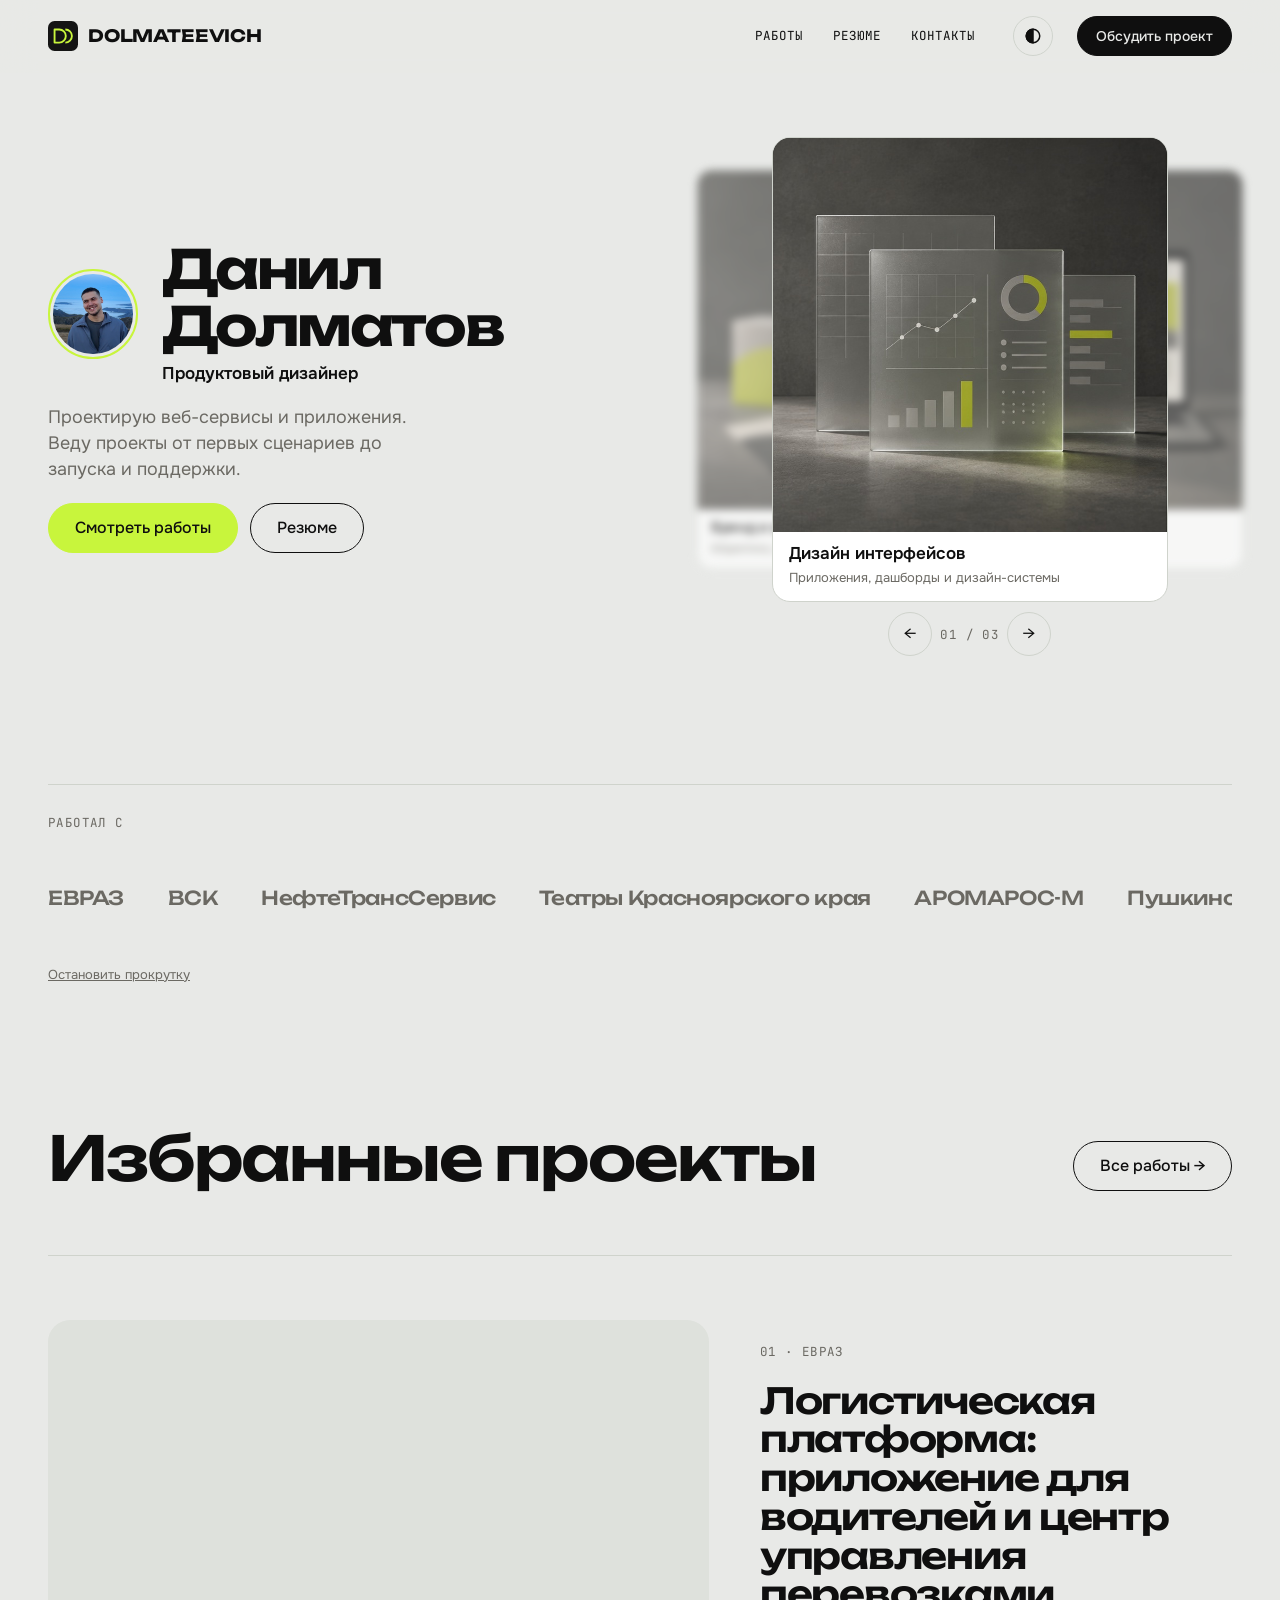
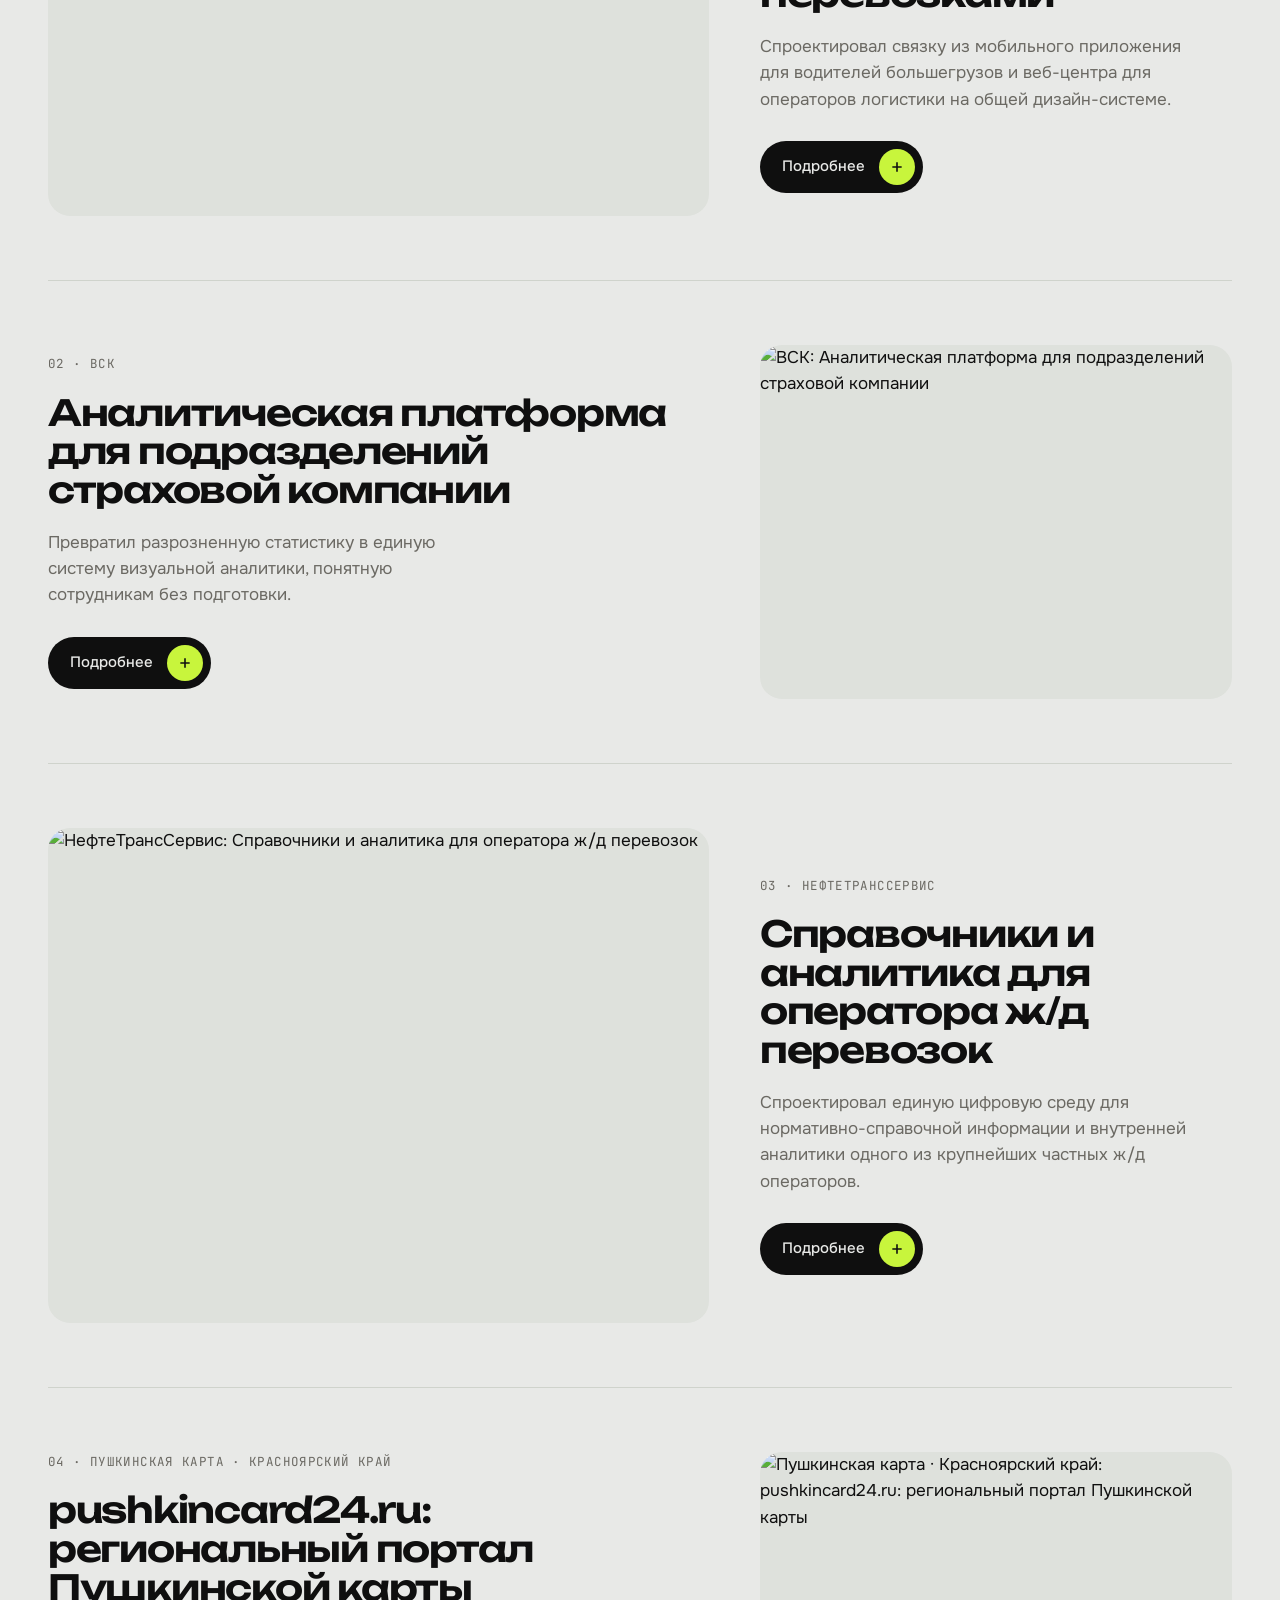
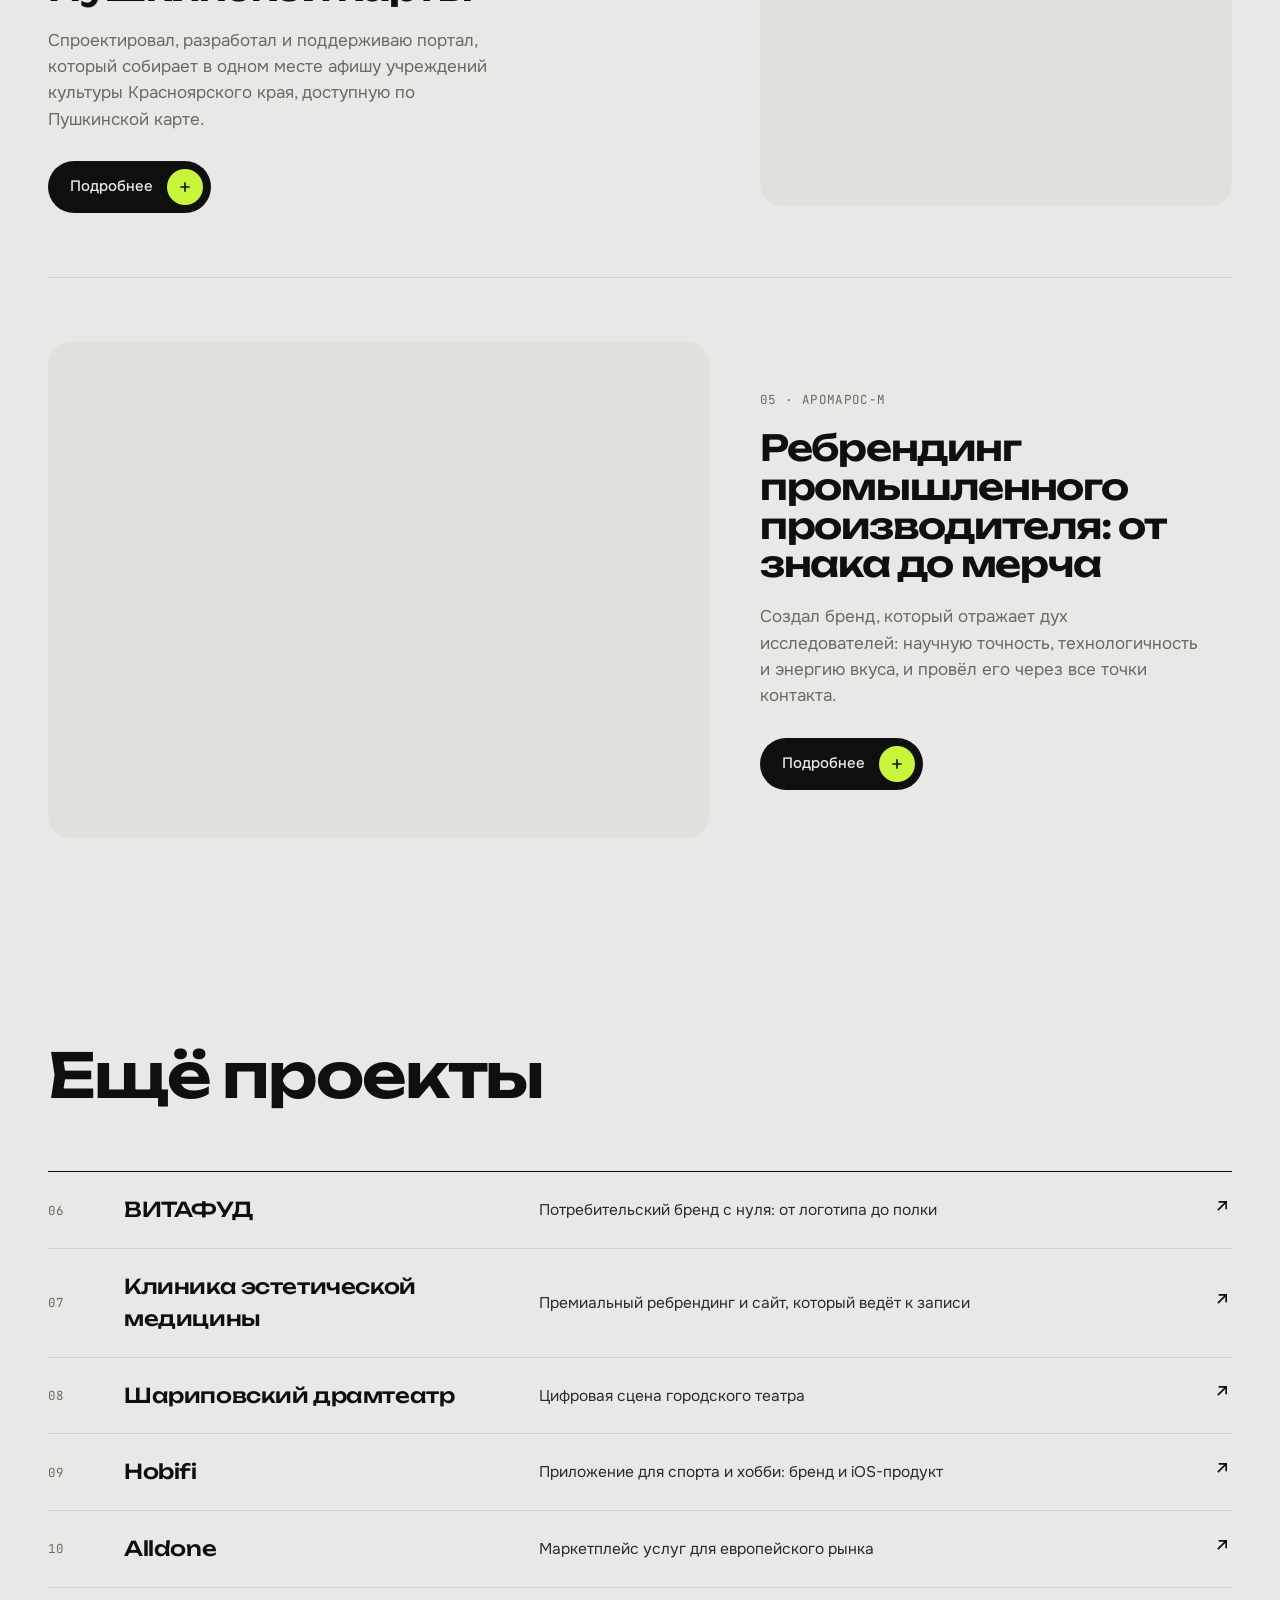
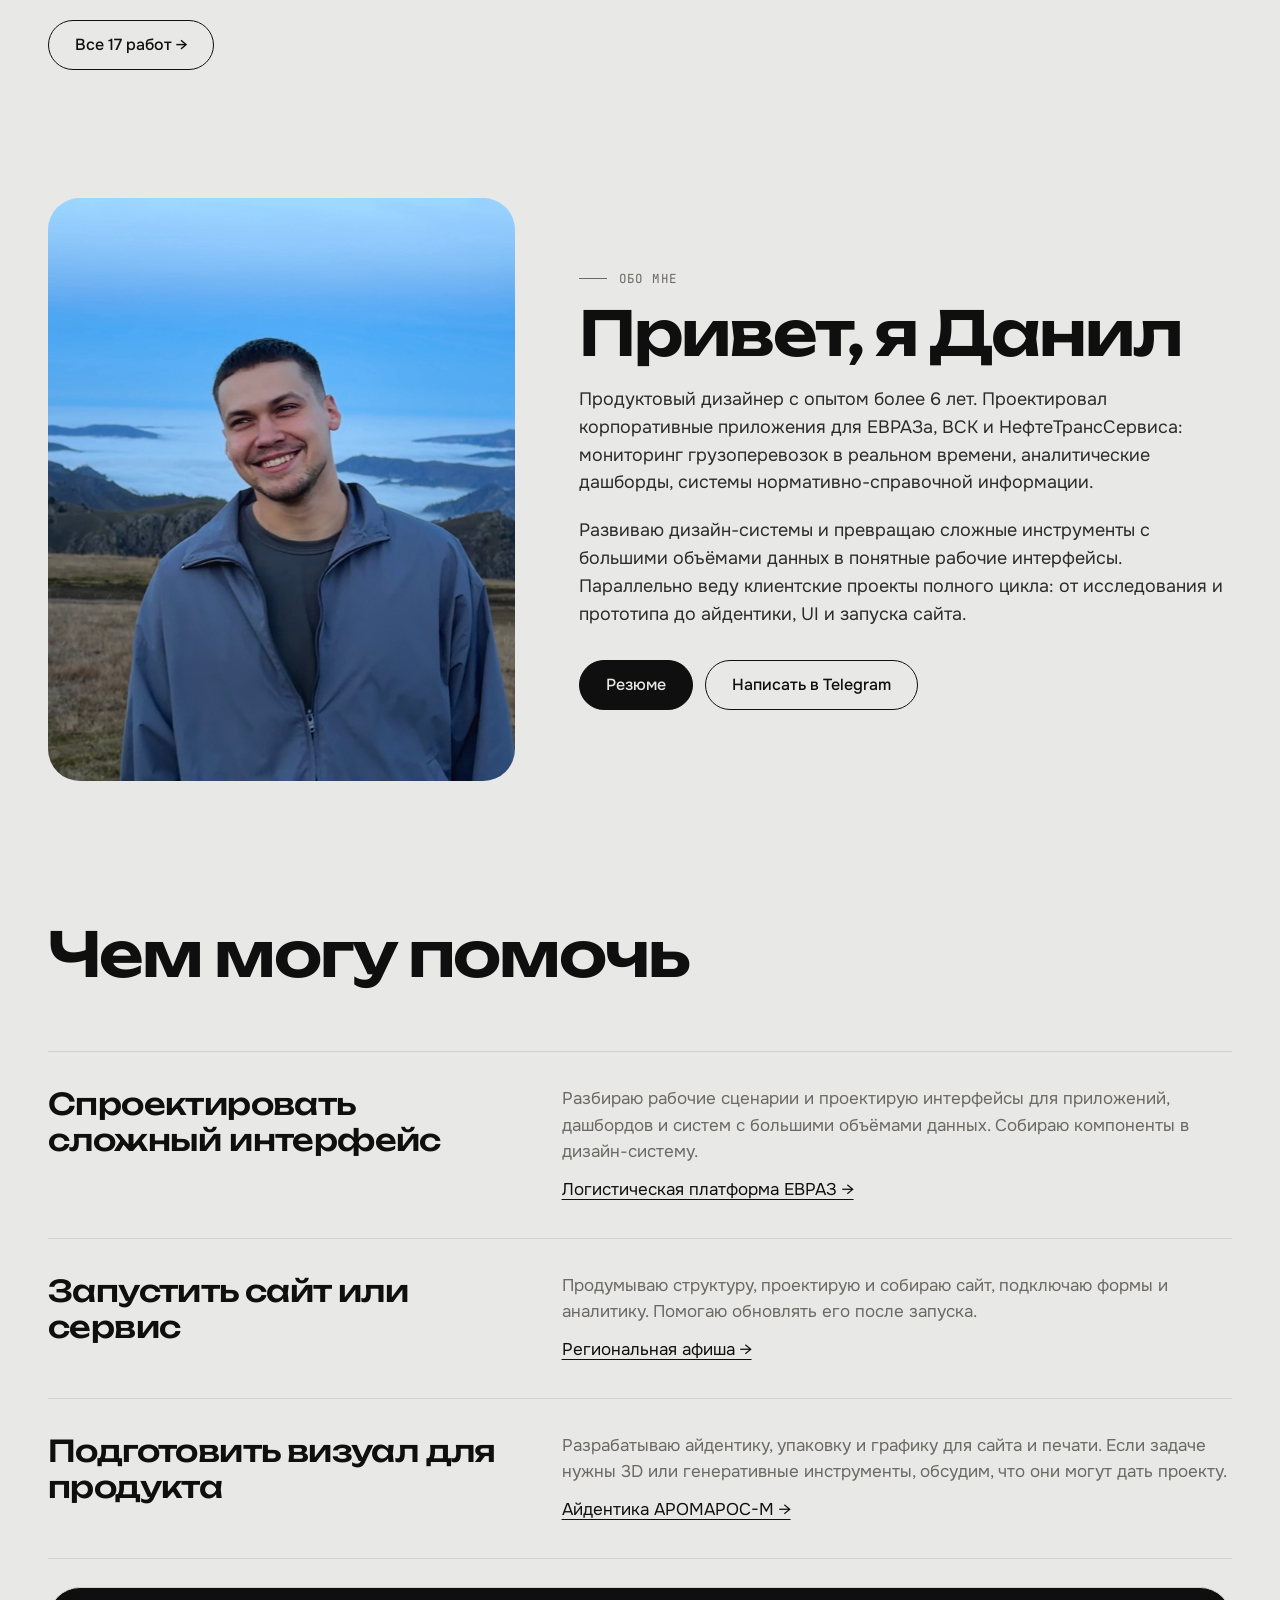
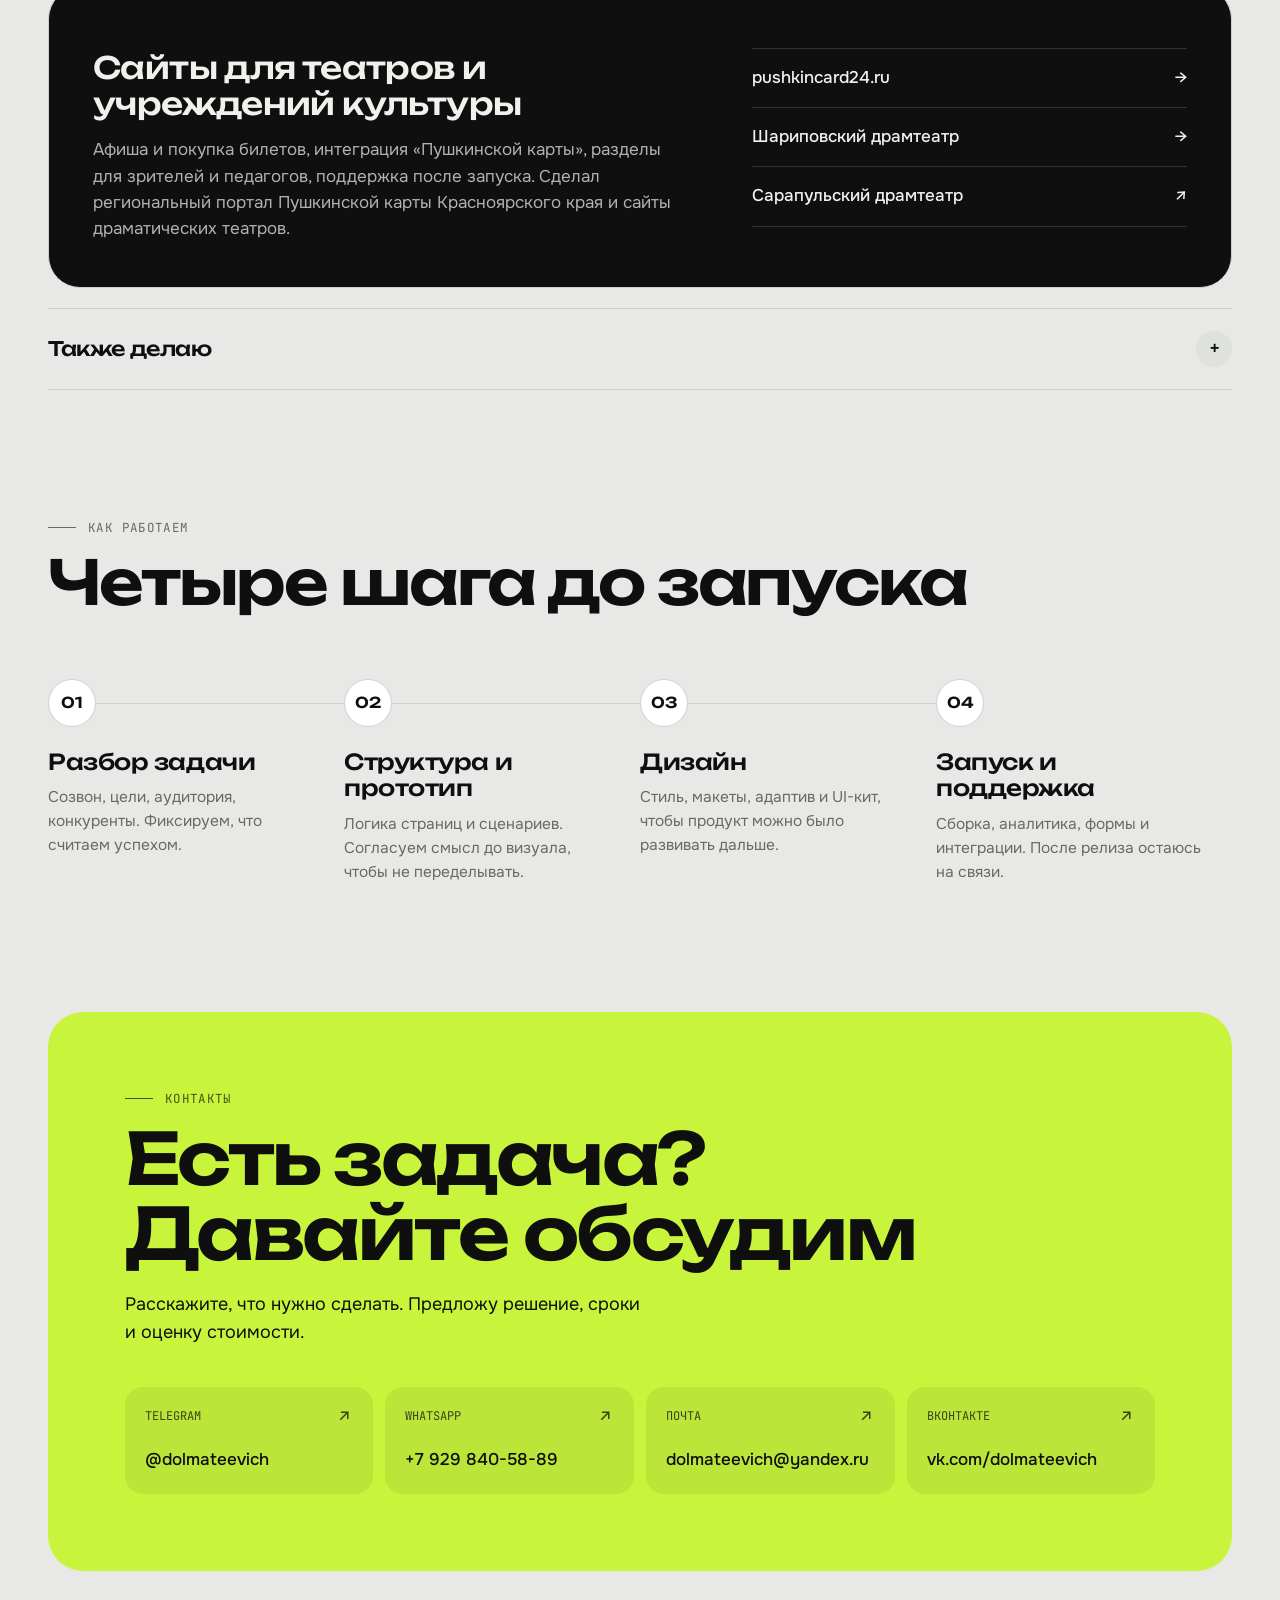
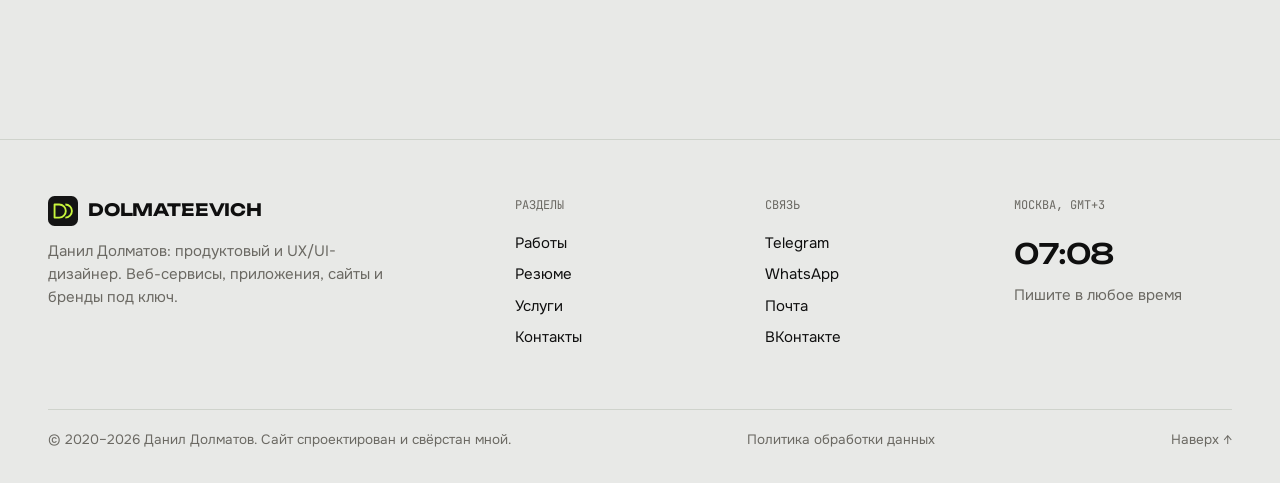
==== commit d2489c84: "Update portfolio and mobile navigation" ====
--- a/index.html
+++ b/index.html
@@ -8,7 +8,7 @@
   <meta property="og:title" content="Данил Долматов — продуктовый и UX/UI-дизайнер">
   <meta property="og:description" content="Веб-сервисы, мобильные приложения, сайты и бренды под ключ: от исследования до запуска.">
   <meta property="og:image" content="https://static.tildacdn.pub/tild3631-6530-4562-a431-313530376537/Frame_2087326157.png">
-  <link rel="icon" href="data:image/svg+xml,<svg xmlns='http://www.w3.org/2000/svg' viewBox='0 0 64 64'><rect width='64' height='64' rx='16' fill='%230f0f0f'/><rect x='24' y='24' width='16' height='16' rx='3' fill='%23c8f53c' transform='rotate(45 32 32)'/></svg>">
+  <link rel="icon" href="dolmateevich-mark.svg" type="image/svg+xml">
   <link rel="preconnect" href="https://fonts.googleapis.com">
   <link rel="preconnect" href="https://fonts.gstatic.com" crossorigin>
   <link href="https://fonts.googleapis.com/css2?family=Unbounded:wght@400;500;600;700&family=Onest:wght@400;500;600&family=JetBrains+Mono:wght@400;500&display=swap" rel="stylesheet">
@@ -18,7 +18,7 @@
 
 <header class="header">
   <div class="wrap">
-    <a class="logo" href="index.html"><i></i>DOLMATEEVICH</a>
+    <a class="logo" href="index.html"><img src="dolmateevich-mark.svg" alt="" width="32" height="32">DOLMATEEVICH</a>
     <nav class="nav" aria-label="Основное меню">
       <a href="portfolio.html">Работы</a>
       <a href="resume.html">Резюме</a>
@@ -28,53 +28,58 @@
       <svg viewBox="0 0 24 24" fill="none" stroke="currentColor" stroke-width="2"><circle cx="12" cy="12" r="9"/><path d="M12 3a9 9 0 0 0 0 18z" fill="currentColor"/></svg>
     </button>
     <a class="btn btn-dark" href="https://t.me/dolmateevich" target="_blank" rel="noopener">Обсудить проект</a>
-  </div>
-  <nav class="mobile-nav" aria-label="Меню">
+    <button class="menu-toggle" type="button" aria-label="Открыть меню" aria-expanded="false" aria-controls="mobile-menu">
+      <span></span><span></span><span></span>
+    </button>
+  </div>
+  <nav class="mobile-nav" id="mobile-menu" aria-label="Меню">
     <a href="index.html" aria-current="page">Главная</a>
     <a href="portfolio.html">Работы</a>
     <a href="resume.html">Резюме</a>
     <a href="index.html#contacts">Контакты</a>
+    <a href="https://t.me/dolmateevich" target="_blank" rel="noopener">Обсудить проект ↗</a>
   </nav>
 </header>
 
 <main>
 <!-- ============ HERO ============ -->
 <section class="hero">
-  <div class="wrap hero-grid">
-    <div class="hero-main">
-      <p class="hero-eyebrow"><span class="dot"></span>Данил Долматов · продуктовый UX/UI-дизайнер</p>
-
-      <div class="aud">
-        <span class="mono muted">Вы ищете</span>
-        <div class="aud-switch" role="tablist" aria-label="Что вы ищете" data-active="team">
-          <i class="aud-thumb" aria-hidden="true"></i>
-          <button role="tab" data-aud="team" aria-selected="true" aria-controls="aud-team">Дизайнера в команду</button>
-          <button role="tab" data-aud="client" aria-selected="false" aria-controls="aud-client">Сайт под ключ</button>
+  <div class="wrap intro">
+    <div>
+      <div class="intro-identity">
+        <span class="intro-avatar"><img src="danil-portrait.jpg" alt=""></span>
+        <div>
+          <h1>Данил Долматов</h1>
+          <p class="intro-role">Продуктовый дизайнер</p>
         </div>
       </div>
-
-      <div class="aud-panel" id="aud-team" data-aud="team" role="tabpanel">
-        <h1 class="hero-title">Проектирую корпоративные системы, в&nbsp;которых <span class="mark">удобно работать</span></h1>
-        <p class="lead">6+ лет в продуктовом дизайне: веб- и мобильные приложения для ЕВРАЗа, ВСК и НефтеТрансСервиса, дизайн-системы, дашборды и интерфейсы с большими данными.</p>
-        <div class="hero-cta">
-          <a class="btn btn-accent" href="resume.html">Смотреть резюме
-            <svg viewBox="0 0 24 24" fill="none" stroke="currentColor" stroke-width="2"><path d="M7 17 17 7M8 7h9v9"/></svg></a>
-          <a class="btn btn-ghost" href="https://t.me/dolmateevich" target="_blank" rel="noopener">Написать в Telegram</a>
-        </div>
-      </div>
-
-      <div class="aud-panel" id="aud-client" data-aud="client" role="tabpanel" hidden>
-        <p class="hero-title" role="heading" aria-level="2">Сайты под ключ: от&nbsp;структуры до&nbsp;<span class="mark">запуска</span></p>
-        <p class="lead">Дизайн, разработка на Tilda, Webflow или WordPress и поддержка после запуска. Делаю сайты для бизнеса, театров и учреждений культуры.</p>
-        <div class="hero-cta">
-          <a class="btn btn-accent" href="https://t.me/dolmateevich" target="_blank" rel="noopener">Обсудить проект
-            <svg viewBox="0 0 24 24" fill="none" stroke="currentColor" stroke-width="2"><path d="M7 17 17 7M8 7h9v9"/></svg></a>
-          <a class="btn btn-ghost" href="portfolio.html">Смотреть работы</a>
-        </div>
-      </div>
-    </div>
-
-    <div class="hero-stack" id="hero-stack" aria-label="Подходящие кейсы"></div>
+      <p class="lead">Проектирую веб-сервисы и приложения. Веду проекты от первых сценариев до запуска и поддержки.</p>
+      <div class="hero-cta">
+        <a class="btn btn-accent" href="#cases">Смотреть работы</a>
+        <a class="btn btn-ghost" href="resume.html">Резюме</a>
+      </div>
+    </div>
+    <section class="work-preview" aria-label="Направления работы">
+      <div class="work-preview-track" aria-live="polite" aria-atomic="true">
+        <article class="work-preview-slide">
+          <div class="service-art service-art-product" aria-hidden="true"></div>
+          <div class="work-preview-copy"><strong>Дизайн интерфейсов</strong><span>Приложения, дашборды и дизайн-системы</span></div>
+        </article>
+        <article class="work-preview-slide" hidden>
+          <div class="service-art service-art-web" aria-hidden="true"></div>
+          <div class="work-preview-copy"><strong>Сайты и разработка</strong><span>Структура, дизайн, запуск и поддержка</span></div>
+        </article>
+        <article class="work-preview-slide" hidden>
+          <div class="service-art service-art-brand" aria-hidden="true"></div>
+          <div class="work-preview-copy"><strong>Бренд и визуал</strong><span>Айдентика, упаковка, графика и 3D</span></div>
+        </article>
+      </div>
+      <div class="work-preview-controls" hidden>
+        <span class="mono muted" aria-hidden="true" data-slide-count>01 / 03</span>
+        <button type="button" data-slide-step="-1" aria-label="Предыдущая услуга">←</button>
+        <button type="button" data-slide-step="1" aria-label="Следующая услуга">→</button>
+      </div>
+    </section>
   </div>
 </section>
 
@@ -82,9 +87,11 @@
 <section class="trust">
   <div class="wrap"><div class="trust-row reveal">
     <span class="mono muted">Работал с</span>
-    <div class="trust-list">
+    <div class="trust-window"><div class="trust-track"><div class="trust-list">
       <a href="#evraz">ЕВРАЗ</a><a href="portfolio.html#vsk">ВСК</a><a href="portfolio.html#nts">НефтеТрансСервис</a><a href="portfolio.html#sharipovo">Театры Красноярского края</a><a href="portfolio.html#aromaros">АРОМАРОС-М</a>
-    </div>
+      <a href="#pushkincard">Пушкинская карта</a>
+    </div></div></div>
+    <button class="trust-toggle" type="button" hidden>Остановить прокрутку</button>
   </div></div>
 </section>
 
@@ -93,7 +100,6 @@
   <div class="wrap">
     <div class="section-head">
       <div>
-        <span class="eyebrow mono">Кейсы</span>
         <h2 class="h2">Избранные проекты</h2>
       </div>
       <a class="btn btn-ghost" href="portfolio.html">Все работы →</a>
@@ -118,7 +124,7 @@
 <!-- ============ ОБО МНЕ ============ -->
 <section class="section" id="about" style="padding-top:0">
   <div class="wrap about-grid">
-    <img class="about-photo reveal" src="https://static.tildacdn.pub/tild3638-3539-4036-a131-663665363435/Frame_2087326176.png" alt="Данил Долматов" loading="lazy">
+    <img class="about-photo reveal" src="danil-portrait.jpg" alt="Данил Долматов" loading="lazy">
     <div class="about-text reveal">
       <span class="eyebrow mono">Обо мне</span>
       <h2 class="h2">Привет, я Данил</h2>
@@ -132,89 +138,34 @@
   </div>
 </section>
 
-<!-- ============ ПОЧЕМУ Я ============ -->
-<section class="section" style="padding-top:0">
-  <div class="wrap">
-    <div class="section-head">
-      <div>
-        <span class="eyebrow mono">Почему со мной удобно</span>
-        <h2 class="h2">Не просто красивая картинка</h2>
-      </div>
-    </div>
-
-    <div class="bento">
-      <div class="tile dark wide reveal">
-        <h3 class="h3">Дизайн и код в одних руках</h3>
-        <p>Сам довожу макет до кода, поэтому ничего не теряется при передаче.</p>
-        <div class="viz v-split">
-          <div class="v-frame"><i></i><i></i><i></i><i></i><s></s><s></s><s></s><s></s></div>
-          <div class="v-arrow"><svg viewBox="0 0 24 24" fill="none" stroke="currentColor" stroke-width="2.4"><path d="M5 12h14M13 6l6 6-6 6"/></svg></div>
-<div class="v-code"><span class="k">export</span> <span class="k">const</span> <span class="a">Hero</span> = () =&gt; (
-  &lt;<span class="a">section</span> <span class="a">className</span>=<span class="s">"hero"</span>&gt;
-    &lt;<span class="a">h1</span>&gt;Афиша края&lt;/<span class="a">h1</span>&gt;
-    &lt;<span class="a">Button</span> <span class="a">accent</span>/&gt;
-  &lt;/<span class="a">section</span>&gt;
-);<span class="cur"></span></div>
-        </div>
-        <a class="proof" href="#pushkincard">pushkincard24.ru →</a>
-      </div>
-
-      <div class="tile tall reveal">
-        <h3 class="h3">Опыт сложных продуктов</h3>
-        <p>Дашборды и дизайн-системы для промышленности и страхования.</p>
-        <div class="viz v-dash">
-          <div class="v-bars"><i style="--h:40%"></i><i style="--h:62%"></i><i style="--h:48%"></i><i class="hi" style="--h:86%"></i><i style="--h:55%"></i><i style="--h:70%"></i><i style="--h:44%"></i></div>
-        </div>
-        <a class="proof" href="#evraz">ЕВРАЗ →</a>
-      </div>
-
-      <div class="tile accent reveal">
-        <h3 class="h3">Сначала смысл, потом визуал</h3>
-        <div class="viz v-wire">
-          <div class="w1"><small>Структура</small><i></i><i></i><i></i><i></i></div>
-          <div class="w2"><small>Интерфейс</small><i></i><i></i><i></i><i></i></div>
-        </div>
-        
-        <a class="proof" href="#vsk">ВСК →</a>
-      </div>
-
-      <div class="tile reveal">
-        <h3 class="h3">Не пропадаю после релиза</h3>
-        <div class="viz v-launch">
-          <div class="v-chart"><svg viewBox="0 0 300 90" preserveAspectRatio="none" aria-hidden="true"><path class="f" d="M0 80 C40 76 60 70 90 64 S150 50 180 40 S250 20 300 8 V90 H0Z"/><path class="l" d="M0 80 C40 76 60 70 90 64 S150 50 180 40 S250 20 300 8"/></svg></div>
-        </div>
-        <p>Аналитика, интеграции и поддержка после запуска.</p>
-        <a class="proof" href="#aromaros">АРОМАРОС-М →</a>
-      </div>
-    </div>
-  </div>
-</section>
-
 <!-- ============ УСЛУГИ ============ -->
 <section class="section" id="services" style="padding-top:0">
   <div class="wrap">
     <div class="section-head">
       <div>
-        <span class="eyebrow mono">Услуги</span>
         <h2 class="h2">Чем могу помочь</h2>
       </div>
     </div>
-    <div class="services">
-      <div class="service reveal">
-        <span class="mono muted">01</span>
-        <h3 class="h3">Продуктовый дизайн</h3>
-        <ul><li>Веб-сервисы и дашборды</li><li>iOS и Android</li><li>Дизайн-системы</li><li>UX-исследования</li><li>Прототипирование</li><li>UX-аудит</li></ul>
-      </div>
-      <div class="service reveal">
-        <span class="mono muted">02</span>
-        <h3 class="h3">Сайты под ключ</h3>
-        <ul><li>UX/UI-дизайн</li><li>Tilda · Webflow · WordPress</li><li>Вёрстка готовых макетов</li><li>Редизайн</li><li>Аналитика и интеграции</li><li>Поддержка</li></ul>
-      </div>
+    <div class="services task-list">
+      <article class="service">
+        <h3 class="h3">Спроектировать сложный интерфейс</h3>
+        <p>Разбираю рабочие сценарии и проектирую интерфейсы для приложений, дашбордов и систем с большими объёмами данных. Собираю компоненты в дизайн-систему.</p>
+        <a href="#evraz">Логистическая платформа ЕВРАЗ →</a>
+      </article>
+      <article class="service">
+        <h3 class="h3">Запустить сайт или сервис</h3>
+        <p>Продумываю структуру, проектирую и собираю сайт, подключаю формы и аналитику. Помогаю обновлять его после запуска.</p>
+        <a href="#pushkincard">Региональная афиша →</a>
+      </article>
+      <article class="service">
+        <h3 class="h3">Подготовить визуал для продукта</h3>
+        <p>Разрабатываю айдентику, упаковку и графику для сайта и печати. Если задаче нужны 3D или генеративные инструменты, обсудим, что они могут дать проекту.</p>
+        <a href="#aromaros">Айдентика АРОМАРОС-М →</a>
+      </article>
     </div>
 
     <div class="niche reveal">
       <div>
-        <span class="niche-tag mono">Отдельная экспертиза</span>
         <h3 class="h3">Сайты для театров и учреждений культуры</h3>
         <p>Афиша и покупка билетов, интеграция «Пушкинской карты», разделы для зрителей и педагогов, поддержка после запуска. Сделал региональный портал Пушкинской карты Красноярского края и сайты драматических театров.</p>
       </div>
@@ -279,7 +230,7 @@
   <div class="wrap">
     <div class="f-top">
       <div class="f-brand">
-        <a class="logo" href="index.html"><i></i>DOLMATEEVICH</a>
+        <a class="logo" href="index.html"><img src="dolmateevich-mark.svg" alt="" width="32" height="32">DOLMATEEVICH</a>
         <p>Данил Долматов: продуктовый и UX/UI-дизайнер. Веб-сервисы, приложения, сайты и бренды под ключ.</p>
       </div>
       <div class="f-col"><h4>Разделы</h4><a href="portfolio.html">Работы</a><a href="resume.html">Резюме</a><a href="index.html#services">Услуги</a><a href="index.html#contacts">Контакты</a></div>
@@ -288,6 +239,7 @@
     </div>
     <div class="f-bottom">
       <span>© 2020–<span data-year>2026</span> Данил Долматов. Сайт спроектирован и свёрстан мной.</span>
+      <a href="privacy.html">Политика обработки данных</a>
       <a class="to-top" href="#top">Наверх ↑</a>
     </div>
   </div>
--- a/styles.css
+++ b/styles.css
@@ -4,13 +4,13 @@
    ========================================================== */
 
 :root {
-  --bg: #f3f2ee;
+  --bg: #e8e9e7;
   --surface: #ffffff;
-  --surface-2: #e9e7e1;
+  --surface-2: #dee1dc;
   --ink: #0f0f0f;
   --ink-2: #2b2b2b;
   --muted: #6b6963;
-  --line: #dcd9d2;
+  --line: #cfd3cc;
   --accent: #c8f53c;
   --accent-ink: #0f0f0f;
   --radius: 22px;
@@ -267,7 +267,7 @@
 .index-preview img { width: 100%; height: 100%; object-fit: cover; }
 
 /* Фильтры */
-.toolbar { display: flex; justify-content: space-between; align-items: center; gap: 16px; flex-wrap: wrap; margin-bottom: 28px; position: sticky; top: 72px; z-index: 20; padding: 12px 0; background: color-mix(in srgb, var(--bg) 85%, transparent); backdrop-filter: blur(12px); -webkit-backdrop-filter: blur(12px); }
+.toolbar { display: flex; justify-content: space-between; align-items: center; gap: 16px; flex-wrap: wrap; margin-bottom: 28px; padding: 12px 0; }
 .filters { display: flex; flex-wrap: wrap; gap: 6px; }
 .filter { padding: 10px 16px; border-radius: 99px; border: 1px solid var(--line); font-size: 15px; transition: all .2s; }
 .filter:hover { border-color: var(--ink); }
@@ -503,7 +503,6 @@
   .logo { font-size: 15px; }
   .theme-btn { margin-left: auto; width: 36px; height: 36px; }
   .header .btn { padding: 10px 14px; font-size: 13px; }
-  .toolbar { top: 64px; }
   .bento { grid-template-columns: 1fr; }
   .tile.wide { grid-column: auto; }
   .v-split { grid-template-columns: 1fr; }
@@ -581,3 +580,179 @@
   .also-body { grid-template-columns: 1fr; }
   .aud-switch button { padding: 10px 14px; font-size: 14px; }
 }
+
+.intro {
+  display: grid;
+  grid-template-columns: minmax(0, 1fr) minmax(0, .9fr);
+  align-items: center;
+  gap: clamp(24px, 6vw, 88px);
+}
+.intro h1 {
+  font-family: var(--f-display);
+  font-size: clamp(30px, 4.2vw, 60px);
+  line-height: 1.07;
+  letter-spacing: -.045em;
+  margin: 0;
+}
+.intro-identity {
+  display: grid;
+  grid-template-columns: auto minmax(0, 1fr);
+  align-items: center;
+  gap: clamp(12px, 2vw, 24px);
+  margin-bottom: 18px;
+}
+.intro-avatar {
+  width: clamp(58px, 7vw, 98px);
+  aspect-ratio: 1;
+  padding: 3px;
+  border: 2px solid var(--accent);
+  border-radius: 50%;
+}
+.intro-avatar img {
+  display: block;
+  width: 100%;
+  height: 100%;
+  border-radius: 50%;
+  object-fit: cover;
+  object-position: 50% 68%;
+}
+.intro-role { margin: 5px 0 0; font-weight: 600; }
+.intro .hero-cta { margin-top: 20px; }
+.about-photo { object-position: 50% 76%; }
+.hero { position: relative; isolation: isolate; overflow: clip; }
+.work-preview {
+  min-width: 0;
+  width: 100%;
+  max-width: 540px;
+  justify-self: center;
+}
+.work-preview-track {
+  display: grid;
+  isolation: isolate;
+  padding-inline: clamp(25px, 5vw, 68px);
+}
+.work-preview-slide {
+  grid-area: 1 / 1;
+  min-width: 0;
+  overflow: hidden;
+  border: 1px solid var(--line);
+  border-radius: 18px;
+  background: var(--surface);
+  transform: translateX(calc(var(--side, 0) * 26%)) scale(.86);
+  filter: blur(5px);
+  opacity: .66;
+  transition: transform .48s var(--ease), filter .48s var(--ease), opacity .48s var(--ease);
+}
+.work-preview-slide[data-active] {
+  z-index: 1;
+  transform: none;
+  filter: none;
+  opacity: 1;
+}
+.work-preview-track:not(.is-ready) .work-preview-slide:first-child {
+  transform: none;
+  filter: none;
+  opacity: 1;
+}
+.work-preview-slide[hidden], .work-preview-controls[hidden] { display: none; }
+.work-preview-copy { display: grid; align-content: start; gap: 4px; padding: 12px 16px 15px; }
+.work-preview-copy strong { font-weight: 600; line-height: 1.2; }
+.work-preview-copy > span { color: var(--muted); font-size: 13px; line-height: 1.35; }
+.work-preview-controls { display: flex; align-items: center; justify-content: center; gap: 8px; margin-top: 10px; }
+.work-preview-controls > span { order: 1; min-width: 56px; text-align: center; font-variant-numeric: tabular-nums; }
+.work-preview-controls button {
+  width: 44px;
+  height: 44px;
+  border: 1px solid var(--line);
+  border-radius: 50%;
+}
+.work-preview-controls button:last-child { order: 2; }
+.work-preview-controls button:hover { background: var(--accent); color: var(--accent-ink); }
+@media (prefers-reduced-motion: reduce) {
+  .work-preview-slide { transition: none; }
+}
+
+.task-list .service {
+  grid-template-columns: minmax(0, 1fr) minmax(0, 1.45fr);
+  gap: 12px clamp(20px, 4vw, 64px);
+}
+.task-list .service h3 { grid-row: span 2; }
+.task-list p { margin: 0; color: var(--muted); }
+.task-list a { grid-column: 2; text-decoration: underline; text-underline-offset: 4px; }
+@media (max-width: 768px) {
+  .intro { grid-template-columns: minmax(0, 1fr); }
+  .intro h1 { font-size: clamp(23px, 6.5vw, 42px); }
+  .task-list .service { grid-template-columns: minmax(0, 1fr); }
+  .task-list .service h3 { grid-row: auto; }
+  .task-list a { grid-column: auto; }
+}
+
+/* Фирменный знак и политика */
+.logo img { display: block; flex: 0 0 auto; width: 30px; height: 30px; }
+.privacy { max-width: 860px; padding-block: clamp(36px, 7vw, 88px); }
+.privacy h1 { overflow-wrap: anywhere; }
+.privacy h2 { font-size: 1.35rem; margin-top: 2rem; }
+.privacy a { text-decoration: underline; text-underline-offset: .2em; }
+
+/* Клиенты */
+.trust-window { flex: 1 0 100%; min-width: 0; overflow: hidden; }
+.trust-track { display: flex; width: max-content; }
+.trust-list { min-width: calc(100vw - var(--gutter) * 2); padding-right: 32px; flex-wrap: nowrap; justify-content: space-around; }
+.trust-list a { white-space: nowrap; }
+.trust-track.is-moving { animation: trust-scroll 46s linear infinite; }
+.trust-window:hover .trust-track, .trust-row[data-paused] .trust-track { animation-play-state: paused; }
+.trust-window:focus-within .trust-track, .trust-row[data-paused] .trust-track { animation: none; }
+.trust-window:focus-within, .trust-row[data-paused] .trust-window { overflow-x: auto; }
+.trust-toggle { font-size: 13px; color: var(--muted); text-decoration: underline; }
+@keyframes trust-scroll { from { transform: translateX(-50%); } to { transform: translateX(0); } }
+@media (prefers-reduced-motion: reduce) {
+  .trust-track.is-moving { animation: none; }
+  .trust-window { overflow-x: auto; }
+}
+
+
+.menu-toggle { display: none; }
+@media (max-width: 640px) {
+  .js .header:has(.menu-toggle) .wrap > .btn { display: none; }
+  .js .menu-toggle {
+    display: grid;
+    place-content: center;
+    gap: 5px;
+    width: 44px;
+    height: 44px;
+    flex: 0 0 44px;
+    border: 1px solid var(--line);
+    border-radius: 50%;
+  }
+  .menu-toggle span { width: 17px; height: 1.5px; background: currentColor; }
+  .menu-toggle[aria-expanded="true"] span:first-child { transform: translateY(6.5px) rotate(45deg); }
+  .menu-toggle[aria-expanded="true"] span:nth-child(2) { opacity: 0; }
+  .menu-toggle[aria-expanded="true"] span:last-child { transform: translateY(-6.5px) rotate(-45deg); }
+  .js .mobile-nav { display: none; }
+  .js .mobile-nav.is-open {
+    display: grid;
+    gap: 0;
+    padding-block: 4px 14px;
+    max-height: calc(100dvh - 64px);
+    overflow-y: auto;
+  }
+  .js .mobile-nav a {
+    display: flex;
+    align-items: center;
+    min-height: 44px;
+    border-radius: 0;
+    border-bottom: 1px solid var(--line);
+    background: transparent;
+    color: var(--ink);
+  }
+  .js .mobile-nav a[aria-current="page"] { font-weight: 700; }
+}
+
+.service-art {
+  aspect-ratio: 1;
+  background: #222520 url("service-art.jpg") no-repeat;
+  background-size: 300% 100%;
+}
+.service-art-product { background-position: left center; }
+.service-art-web { background-position: center; }
+.service-art-brand { background-position: right center; }
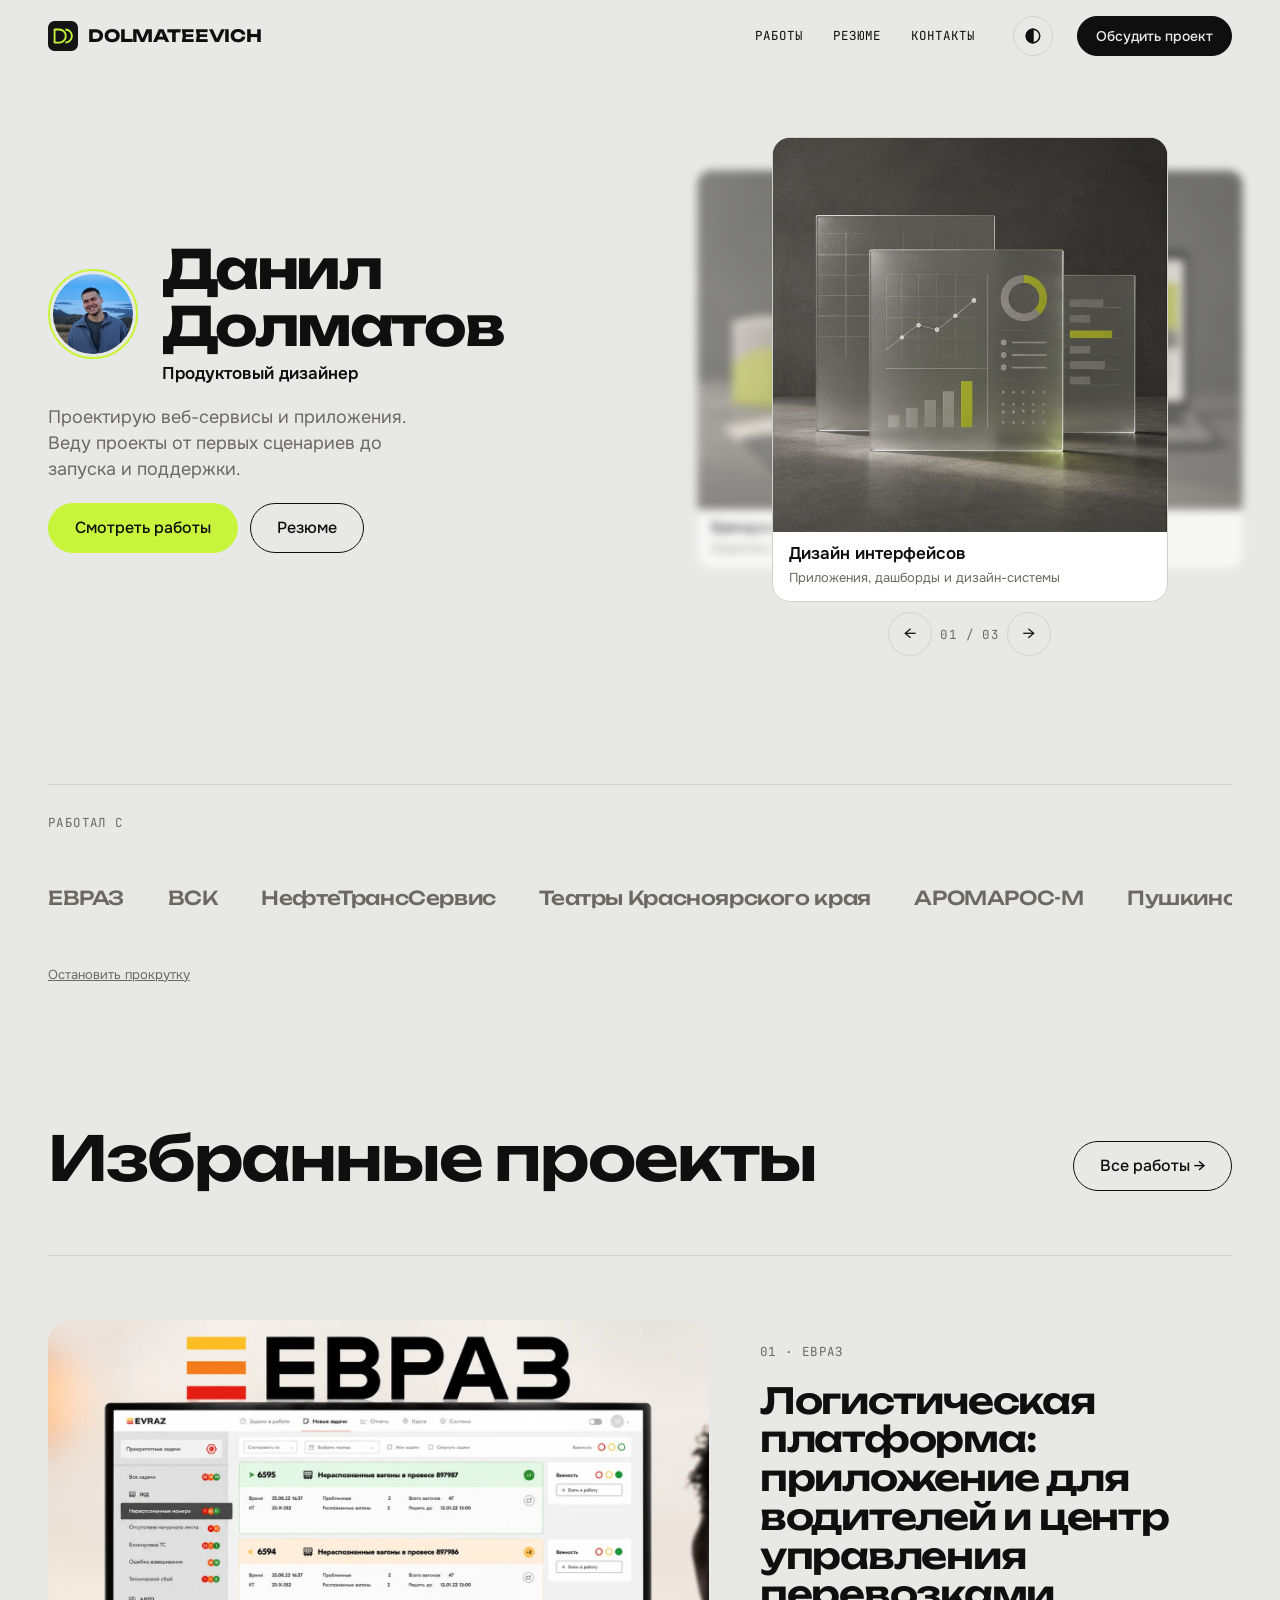
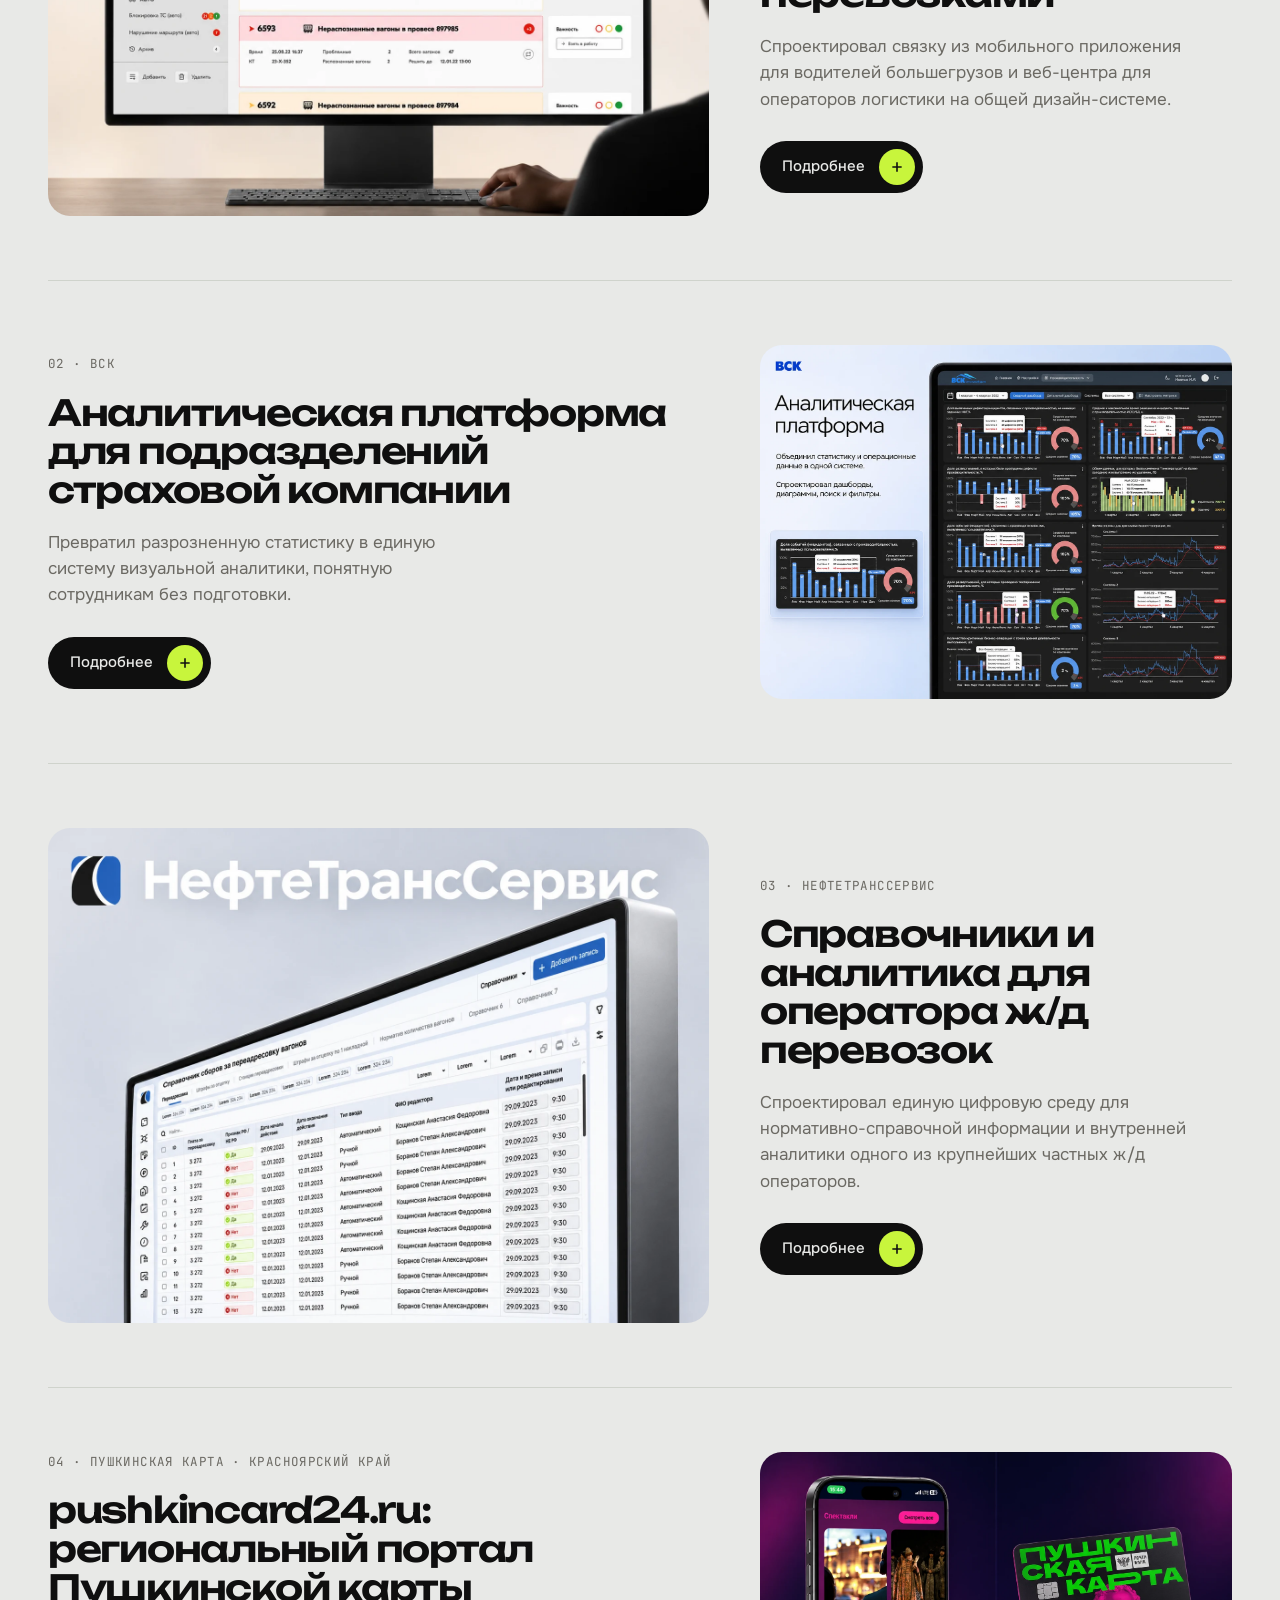
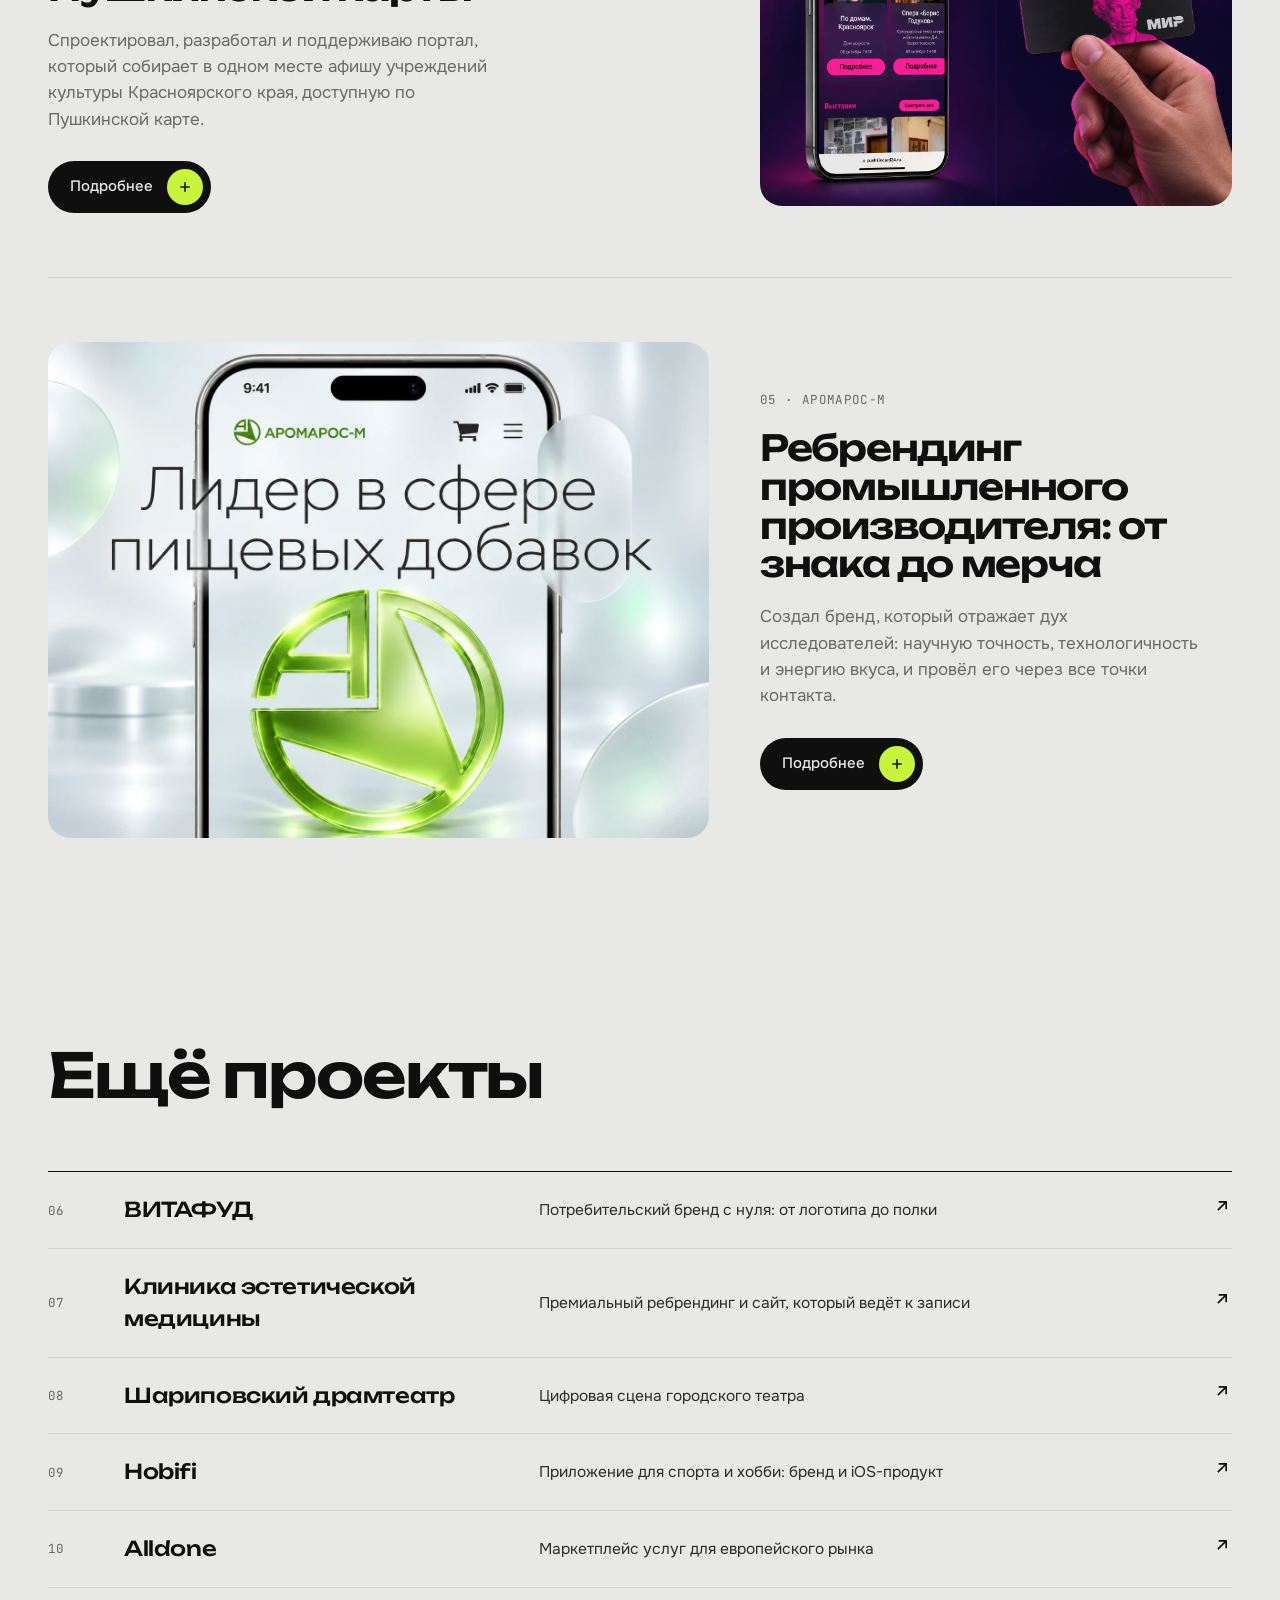
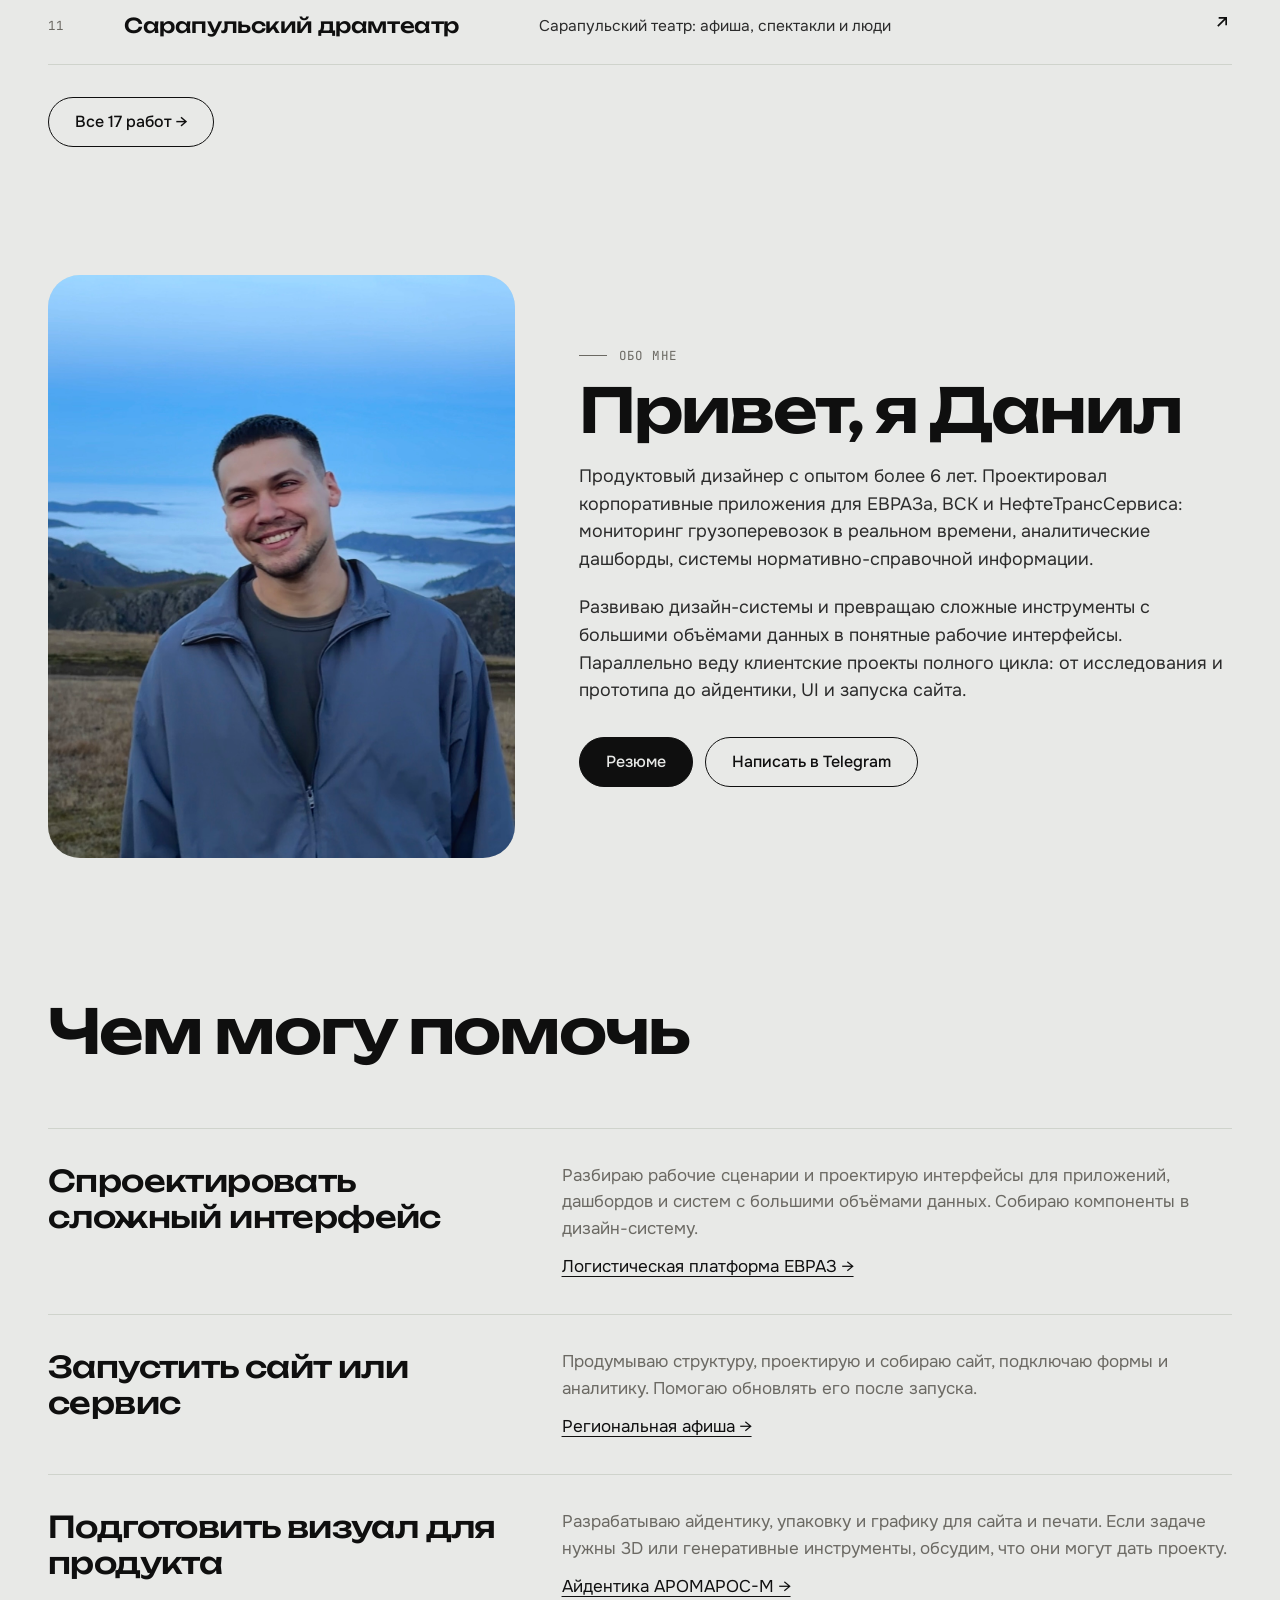
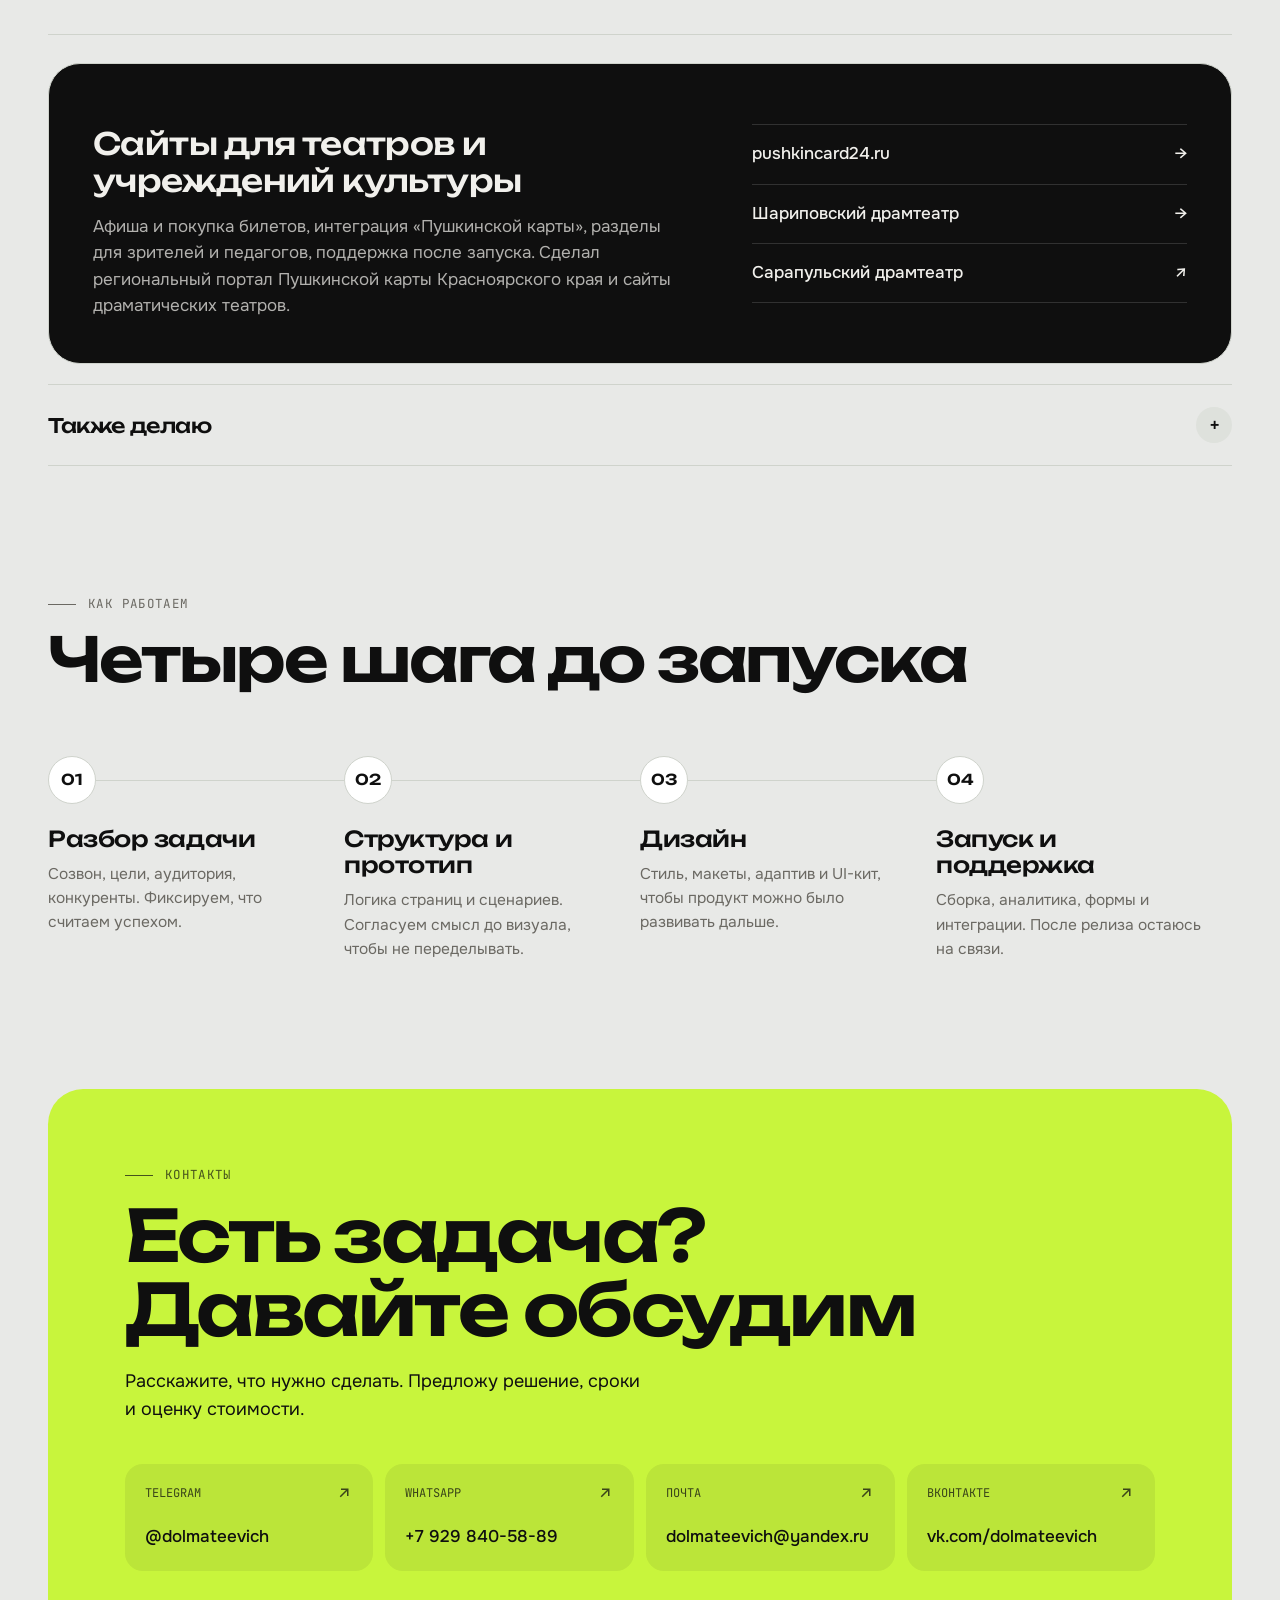
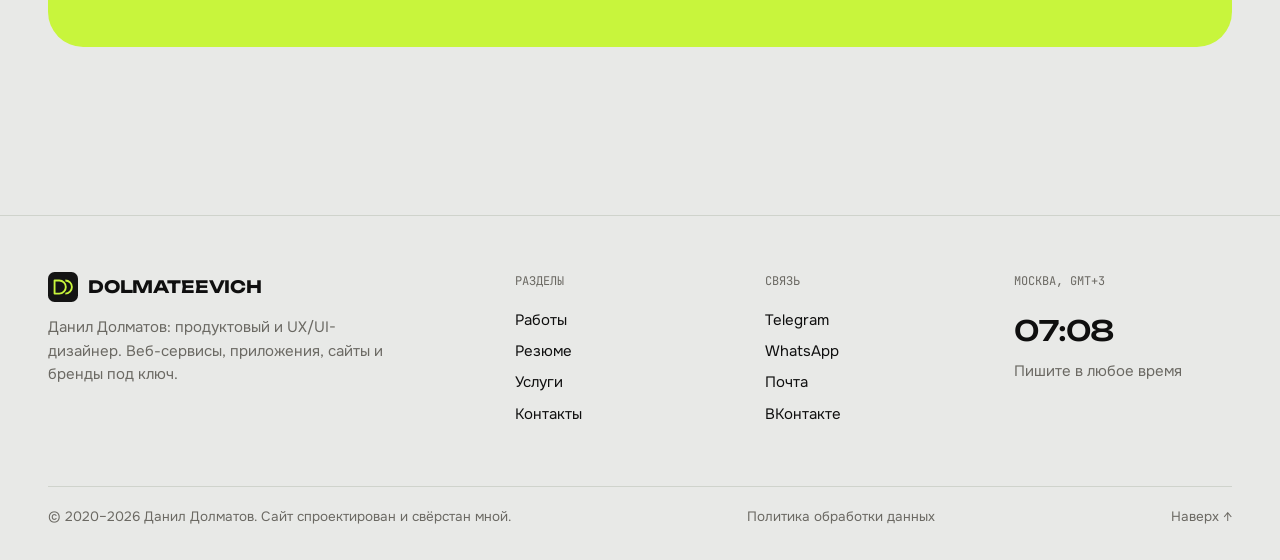
==== commit 9818027a: "Publish new case studies and clean portfolio URLs" ====
--- a/index.html
+++ b/index.html
@@ -1,6 +1,7 @@
 <!doctype html>
 <html lang="ru">
 <head>
+<script>if(location.pathname === "/index.html") location.replace("/" + location.search + location.hash);</script>
   <meta charset="utf-8">
   <meta name="viewport" content="width=device-width, initial-scale=1">
   <title>Данил Долматов — продуктовый и UX/UI-дизайнер</title>
@@ -8,21 +9,22 @@
   <meta property="og:title" content="Данил Долматов — продуктовый и UX/UI-дизайнер">
   <meta property="og:description" content="Веб-сервисы, мобильные приложения, сайты и бренды под ключ: от исследования до запуска.">
   <meta property="og:image" content="https://static.tildacdn.pub/tild3631-6530-4562-a431-313530376537/Frame_2087326157.png">
-  <link rel="icon" href="dolmateevich-mark.svg" type="image/svg+xml">
+  <link rel="icon" href="/dolmateevich-mark.svg" type="image/svg+xml">
   <link rel="preconnect" href="https://fonts.googleapis.com">
   <link rel="preconnect" href="https://fonts.gstatic.com" crossorigin>
   <link href="https://fonts.googleapis.com/css2?family=Unbounded:wght@400;500;600;700&family=Onest:wght@400;500;600&family=JetBrains+Mono:wght@400;500&display=swap" rel="stylesheet">
-  <link rel="stylesheet" href="styles.css">
+  <link rel="stylesheet" href="/styles.css?v=20261115-release">
+<link rel="canonical" href="https://dolmateevich.ru/">
 </head>
 <body id="top">
 
 <header class="header">
   <div class="wrap">
-    <a class="logo" href="index.html"><img src="dolmateevich-mark.svg" alt="" width="32" height="32">DOLMATEEVICH</a>
+    <a class="logo" href="/"><img src="/dolmateevich-mark.svg" alt="" width="32" height="32">DOLMATEEVICH</a>
     <nav class="nav" aria-label="Основное меню">
-      <a href="portfolio.html">Работы</a>
-      <a href="resume.html">Резюме</a>
-      <a href="index.html#contacts">Контакты</a>
+      <a href="/portfolio/">Работы</a>
+      <a href="/resume/">Резюме</a>
+      <a href="/#contacts">Контакты</a>
     </nav>
     <button class="theme-btn" aria-label="Сменить тему">
       <svg viewBox="0 0 24 24" fill="none" stroke="currentColor" stroke-width="2"><circle cx="12" cy="12" r="9"/><path d="M12 3a9 9 0 0 0 0 18z" fill="currentColor"/></svg>
@@ -33,10 +35,10 @@
     </button>
   </div>
   <nav class="mobile-nav" id="mobile-menu" aria-label="Меню">
-    <a href="index.html" aria-current="page">Главная</a>
-    <a href="portfolio.html">Работы</a>
-    <a href="resume.html">Резюме</a>
-    <a href="index.html#contacts">Контакты</a>
+    <a href="/" aria-current="page">Главная</a>
+    <a href="/portfolio/">Работы</a>
+    <a href="/resume/">Резюме</a>
+    <a href="/#contacts">Контакты</a>
     <a href="https://t.me/dolmateevich" target="_blank" rel="noopener">Обсудить проект ↗</a>
   </nav>
 </header>
@@ -47,7 +49,7 @@
   <div class="wrap intro">
     <div>
       <div class="intro-identity">
-        <span class="intro-avatar"><img src="danil-portrait.jpg" alt=""></span>
+        <span class="intro-avatar"><img src="/danil-portrait.jpg" alt=""></span>
         <div>
           <h1>Данил Долматов</h1>
           <p class="intro-role">Продуктовый дизайнер</p>
@@ -56,7 +58,7 @@
       <p class="lead">Проектирую веб-сервисы и приложения. Веду проекты от первых сценариев до запуска и поддержки.</p>
       <div class="hero-cta">
         <a class="btn btn-accent" href="#cases">Смотреть работы</a>
-        <a class="btn btn-ghost" href="resume.html">Резюме</a>
+        <a class="btn btn-ghost" href="/resume/">Резюме</a>
       </div>
     </div>
     <section class="work-preview" aria-label="Направления работы">
@@ -88,7 +90,7 @@
   <div class="wrap"><div class="trust-row reveal">
     <span class="mono muted">Работал с</span>
     <div class="trust-window"><div class="trust-track"><div class="trust-list">
-      <a href="#evraz">ЕВРАЗ</a><a href="portfolio.html#vsk">ВСК</a><a href="portfolio.html#nts">НефтеТрансСервис</a><a href="portfolio.html#sharipovo">Театры Красноярского края</a><a href="portfolio.html#aromaros">АРОМАРОС-М</a>
+      <a href="#evraz">ЕВРАЗ</a><a href="/portfolio/#vsk">ВСК</a><a href="/portfolio/#nts">НефтеТрансСервис</a><a href="/portfolio/#sharipovo">Театры Красноярского края</a><a href="/portfolio/#aromaros">АРОМАРОС-М</a>
       <a href="#pushkincard">Пушкинская карта</a>
     </div></div></div>
     <button class="trust-toggle" type="button" hidden>Остановить прокрутку</button>
@@ -102,7 +104,7 @@
       <div>
         <h2 class="h2">Избранные проекты</h2>
       </div>
-      <a class="btn btn-ghost" href="portfolio.html">Все работы →</a>
+      <a class="btn btn-ghost" href="/portfolio/">Все работы →</a>
     </div>
     <div class="cases" id="featured-cases"></div>
   </div>
@@ -117,21 +119,21 @@
       </div>
     </div>
     <nav class="index reveal" id="index" aria-label="Другие проекты"></nav>
-    <a class="btn btn-ghost" href="portfolio.html" style="margin-top:32px">Все 17 работ →</a>
+    <a class="btn btn-ghost" href="/portfolio/" style="margin-top:32px">Все 17 работ →</a>
   </div>
 </section>
 
 <!-- ============ ОБО МНЕ ============ -->
 <section class="section" id="about" style="padding-top:0">
   <div class="wrap about-grid">
-    <img class="about-photo reveal" src="danil-portrait.jpg" alt="Данил Долматов" loading="lazy">
+    <img class="about-photo reveal" src="/danil-portrait.jpg" alt="Данил Долматов" loading="lazy">
     <div class="about-text reveal">
       <span class="eyebrow mono">Обо мне</span>
       <h2 class="h2">Привет, я Данил</h2>
       <p>Продуктовый дизайнер с опытом более 6 лет. Проектировал корпоративные приложения для ЕВРАЗа, ВСК и НефтеТрансСервиса: мониторинг грузоперевозок в реальном времени, аналитические дашборды, системы нормативно-справочной информации.</p>
       <p>Развиваю дизайн-системы и превращаю сложные инструменты с большими объёмами данных в понятные рабочие интерфейсы. Параллельно веду клиентские проекты полного цикла: от исследования и прототипа до айдентики, UI и запуска сайта.</p>
       <div class="hero-cta">
-        <a class="btn btn-dark" href="resume.html">Резюме</a>
+        <a class="btn btn-dark" href="/resume/">Резюме</a>
         <a class="btn btn-ghost" href="https://t.me/dolmateevich" target="_blank" rel="noopener">Написать в Telegram</a>
       </div>
     </div>
@@ -171,7 +173,7 @@
       </div>
       <div class="niche-links">
         <a href="#pushkincard">pushkincard24.ru <span>→</span></a>
-        <a href="portfolio.html#sharipovo">Шариповский драмтеатр <span>→</span></a>
+        <a href="/portfolio/#sharipovo">Шариповский драмтеатр <span>→</span></a>
         <a href="https://sarapultheatre.ru/" target="_blank" rel="noopener">Сарапульский драмтеатр <span>↗</span></a>
       </div>
     </div>
@@ -230,22 +232,22 @@
   <div class="wrap">
     <div class="f-top">
       <div class="f-brand">
-        <a class="logo" href="index.html"><img src="dolmateevich-mark.svg" alt="" width="32" height="32">DOLMATEEVICH</a>
+        <a class="logo" href="/"><img src="/dolmateevich-mark.svg" alt="" width="32" height="32">DOLMATEEVICH</a>
         <p>Данил Долматов: продуктовый и UX/UI-дизайнер. Веб-сервисы, приложения, сайты и бренды под ключ.</p>
       </div>
-      <div class="f-col"><h4>Разделы</h4><a href="portfolio.html">Работы</a><a href="resume.html">Резюме</a><a href="index.html#services">Услуги</a><a href="index.html#contacts">Контакты</a></div>
+      <div class="f-col"><h4>Разделы</h4><a href="/portfolio/">Работы</a><a href="/resume/">Резюме</a><a href="/#services">Услуги</a><a href="/#contacts">Контакты</a></div>
       <div class="f-col"><h4>Связь</h4><a href="https://t.me/dolmateevich" target="_blank" rel="noopener">Telegram</a><a href="https://wa.me/79298405889" target="_blank" rel="noopener">WhatsApp</a><a href="mailto:dolmateevich@yandex.ru">Почта</a><a href="https://vk.com/dolmateevich" target="_blank" rel="noopener">ВКонтакте</a></div>
       <div class="f-col"><h4>Москва, GMT+3</h4><span class="f-clock" data-clock>--:--</span><span class="muted">Пишите в любое время</span></div>
     </div>
     <div class="f-bottom">
       <span>© 2020–<span data-year>2026</span> Данил Долматов. Сайт спроектирован и свёрстан мной.</span>
-      <a href="privacy.html">Политика обработки данных</a>
+      <a href="/privacy/">Политика обработки данных</a>
       <a class="to-top" href="#top">Наверх ↑</a>
     </div>
   </div>
 </footer>
 
-<script src="projects.js"></script>
-<script src="main.js"></script>
+<script src="/projects.js?v=20261115-release"></script>
+<script src="/main.js?v=20261115-release"></script>
 </body>
 </html>
--- a/styles.css
+++ b/styles.css
@@ -240,6 +240,8 @@
 .mini { background: var(--surface); border: 1px solid var(--line); border-radius: var(--radius); overflow: hidden; display: flex; flex-direction: column; }
 .mini[hidden] { display: none; }
 .mini .m-media { aspect-ratio: 4 / 3; background: var(--surface-2); overflow: hidden; }
+.mini button.m-media { display: block; width: 100%; padding: 0; border: 0; cursor: zoom-in; }
+.mini-gallery-link { align-self: flex-start; margin-top: 8px; padding: 0; color: var(--text); font: inherit; font-size: 14px; text-decoration: underline; text-underline-offset: 3px; cursor: pointer; }
 .mini .m-media img, .mini .m-media video { width: 100%; height: 100%; object-fit: cover; }
 .mini .m-body { padding: 16px 18px 18px; display: flex; flex-direction: column; gap: 4px; }
 .mini b { font-family: var(--f-display); font-weight: 500; font-size: 17px; letter-spacing: -.02em; }
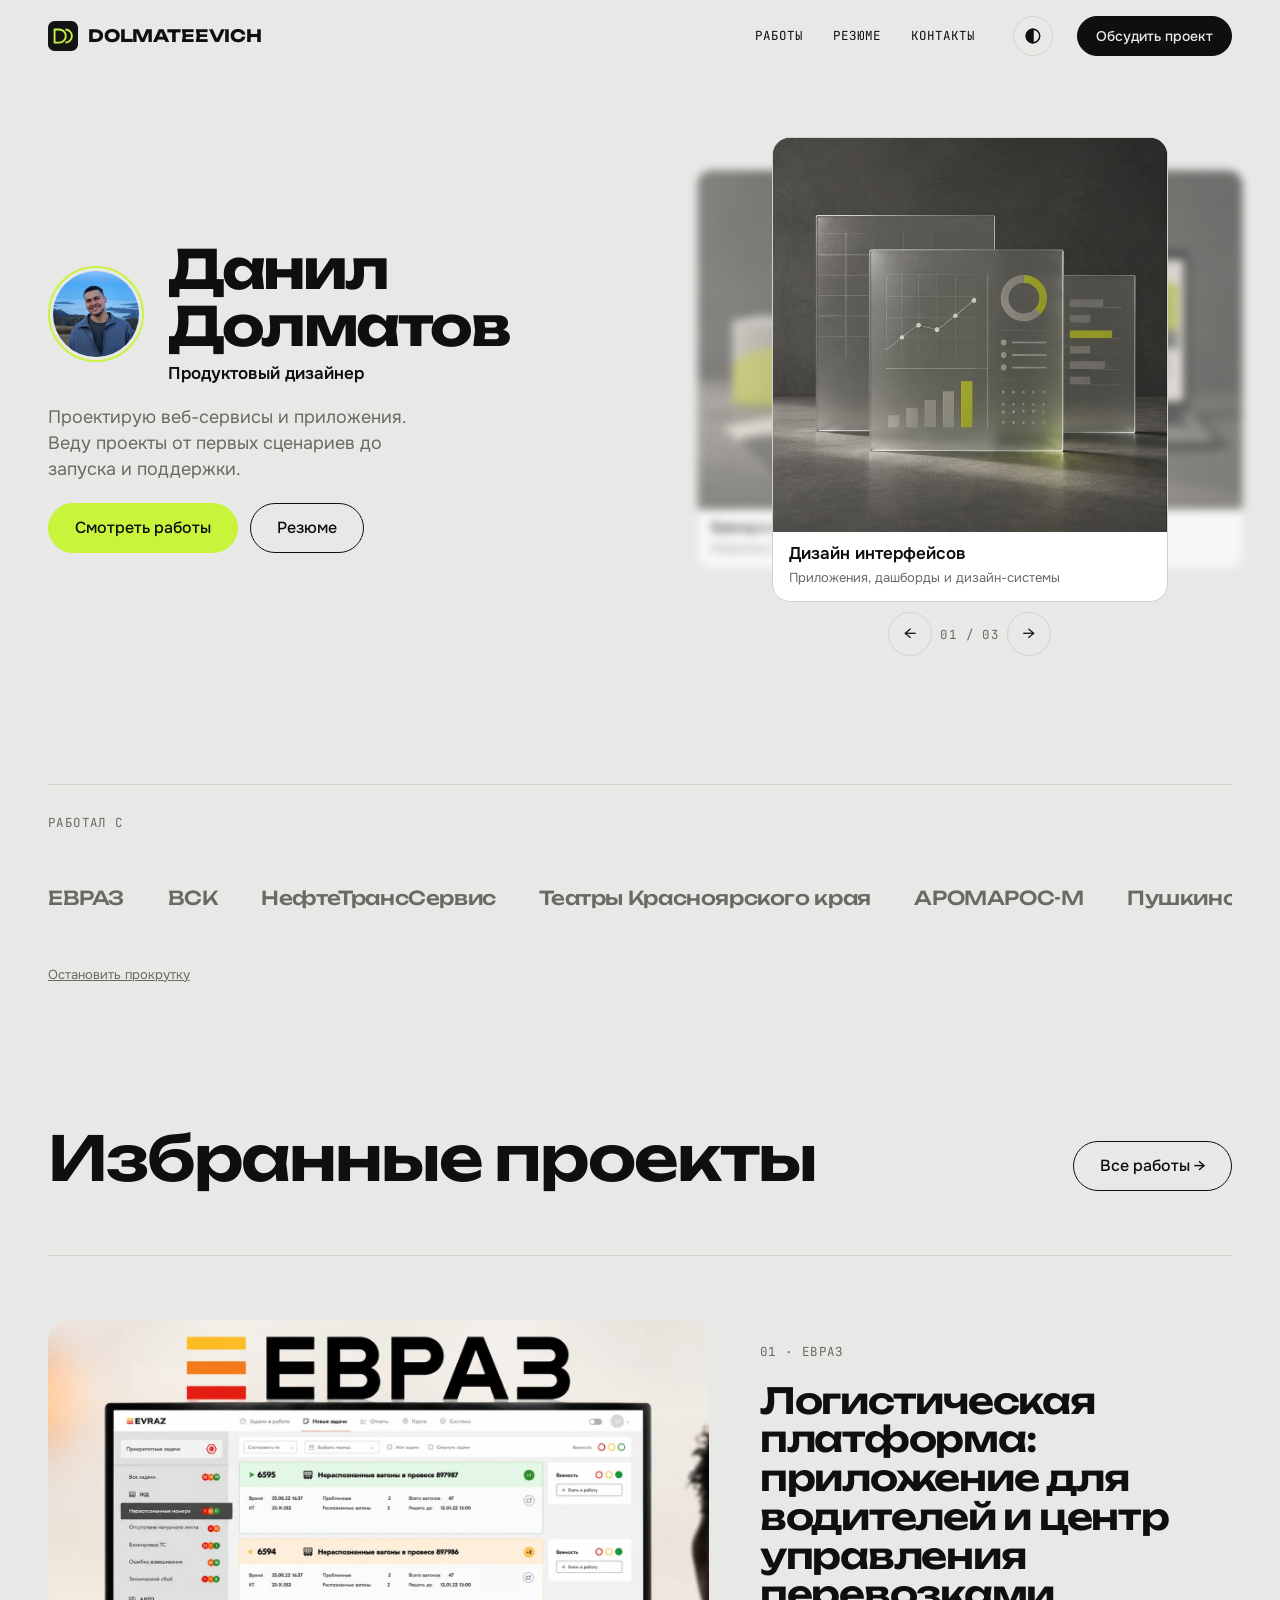
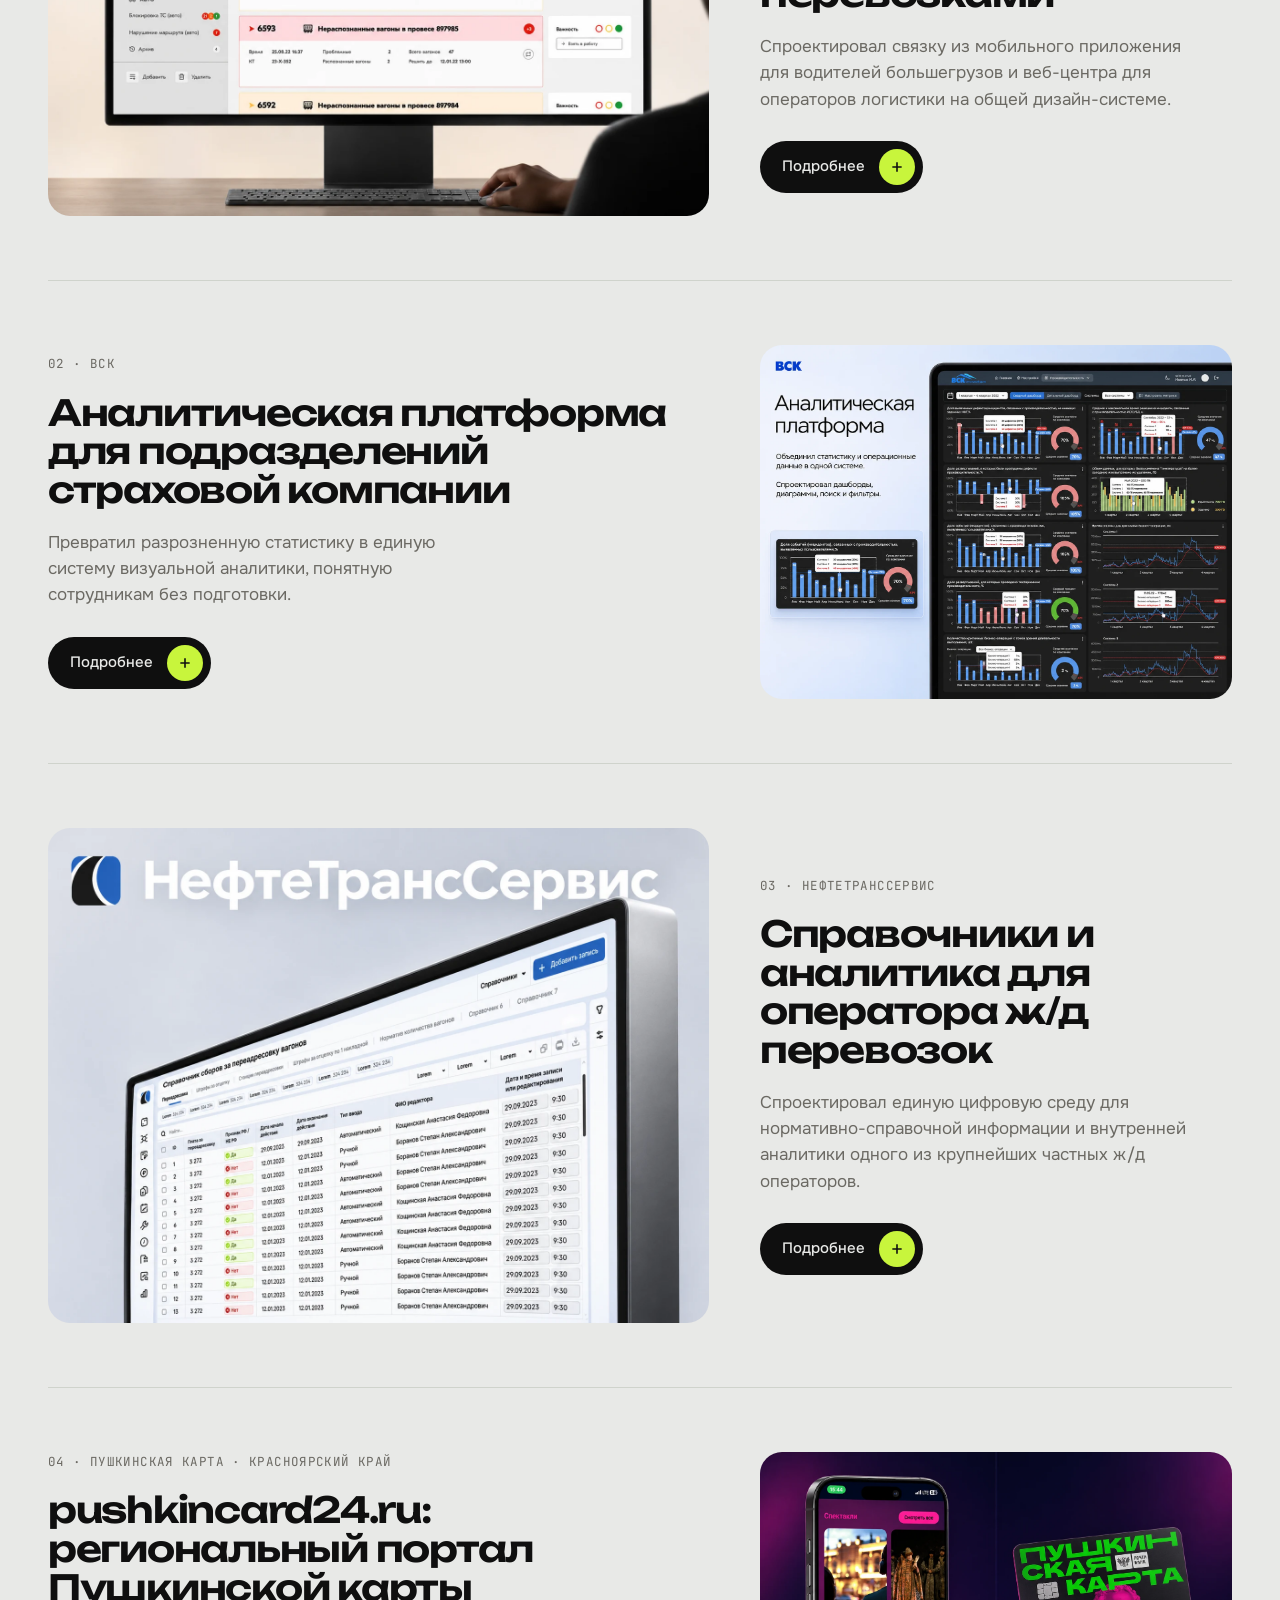
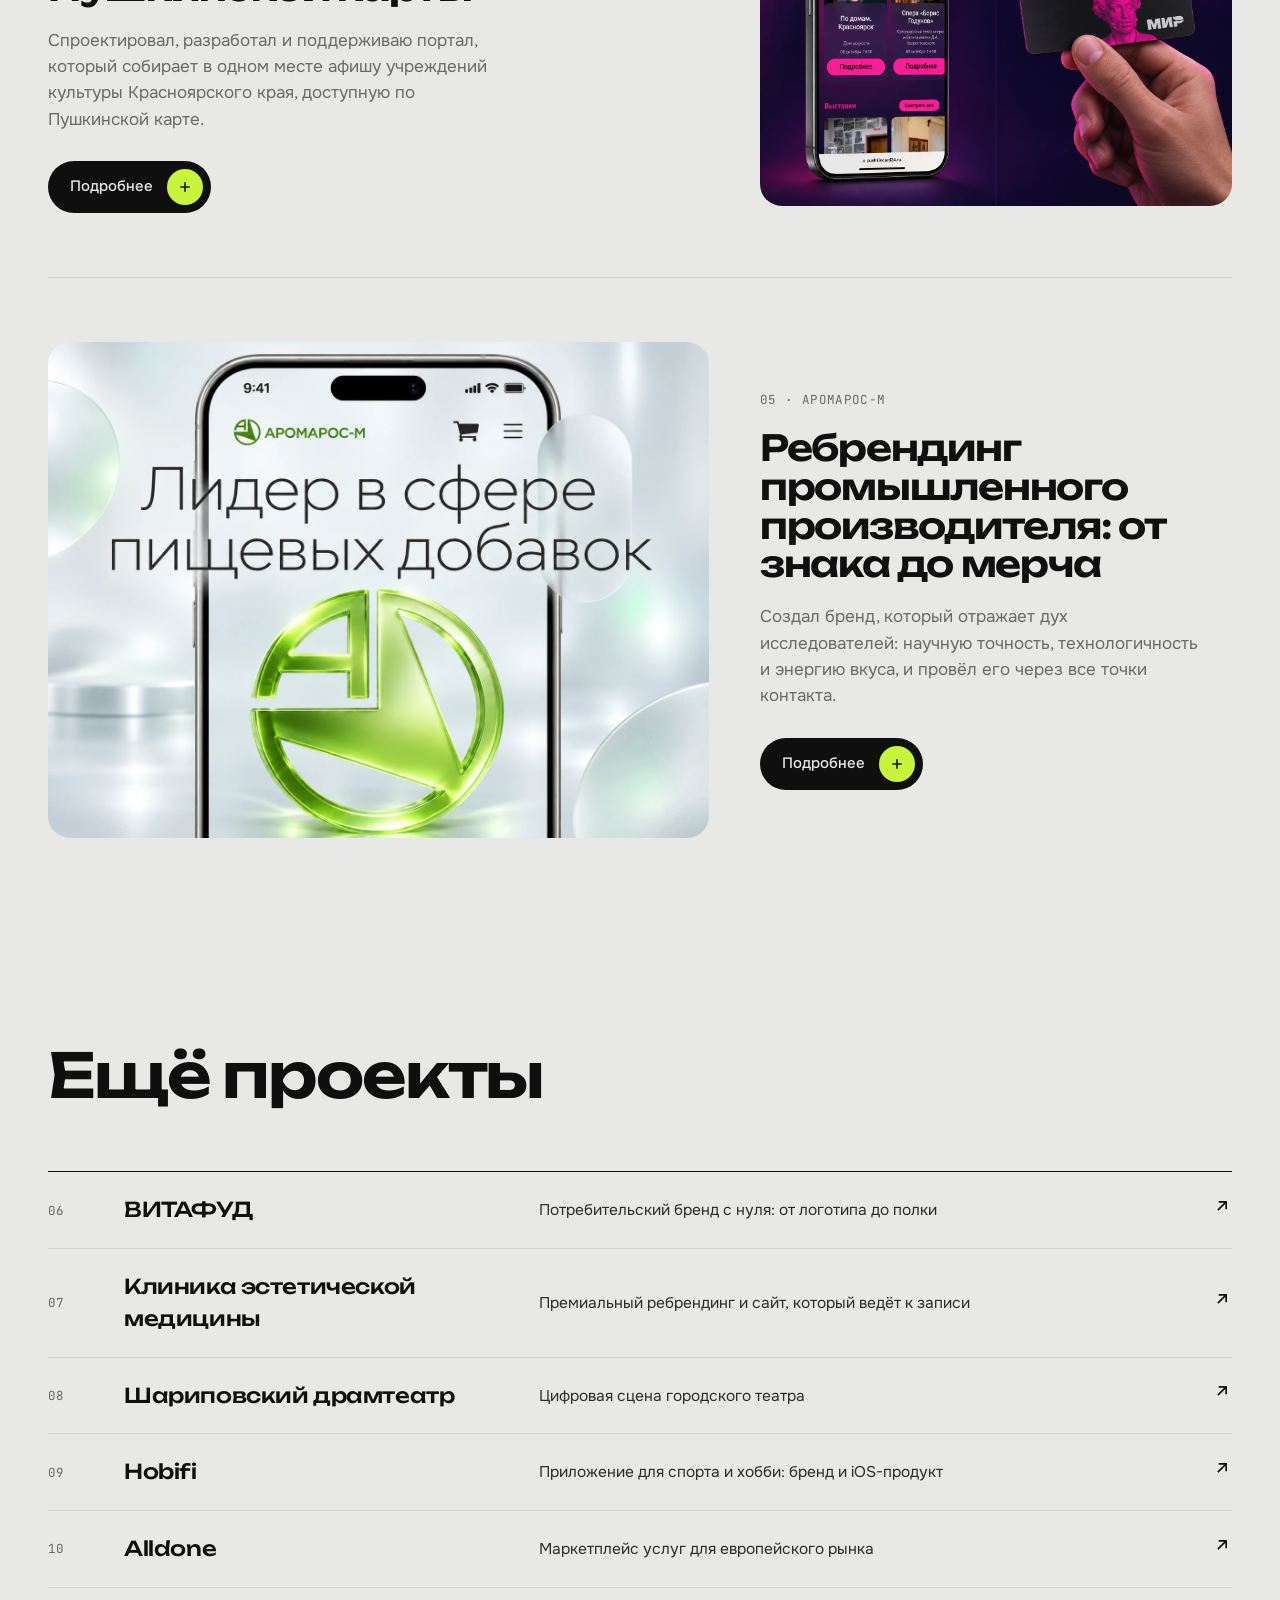
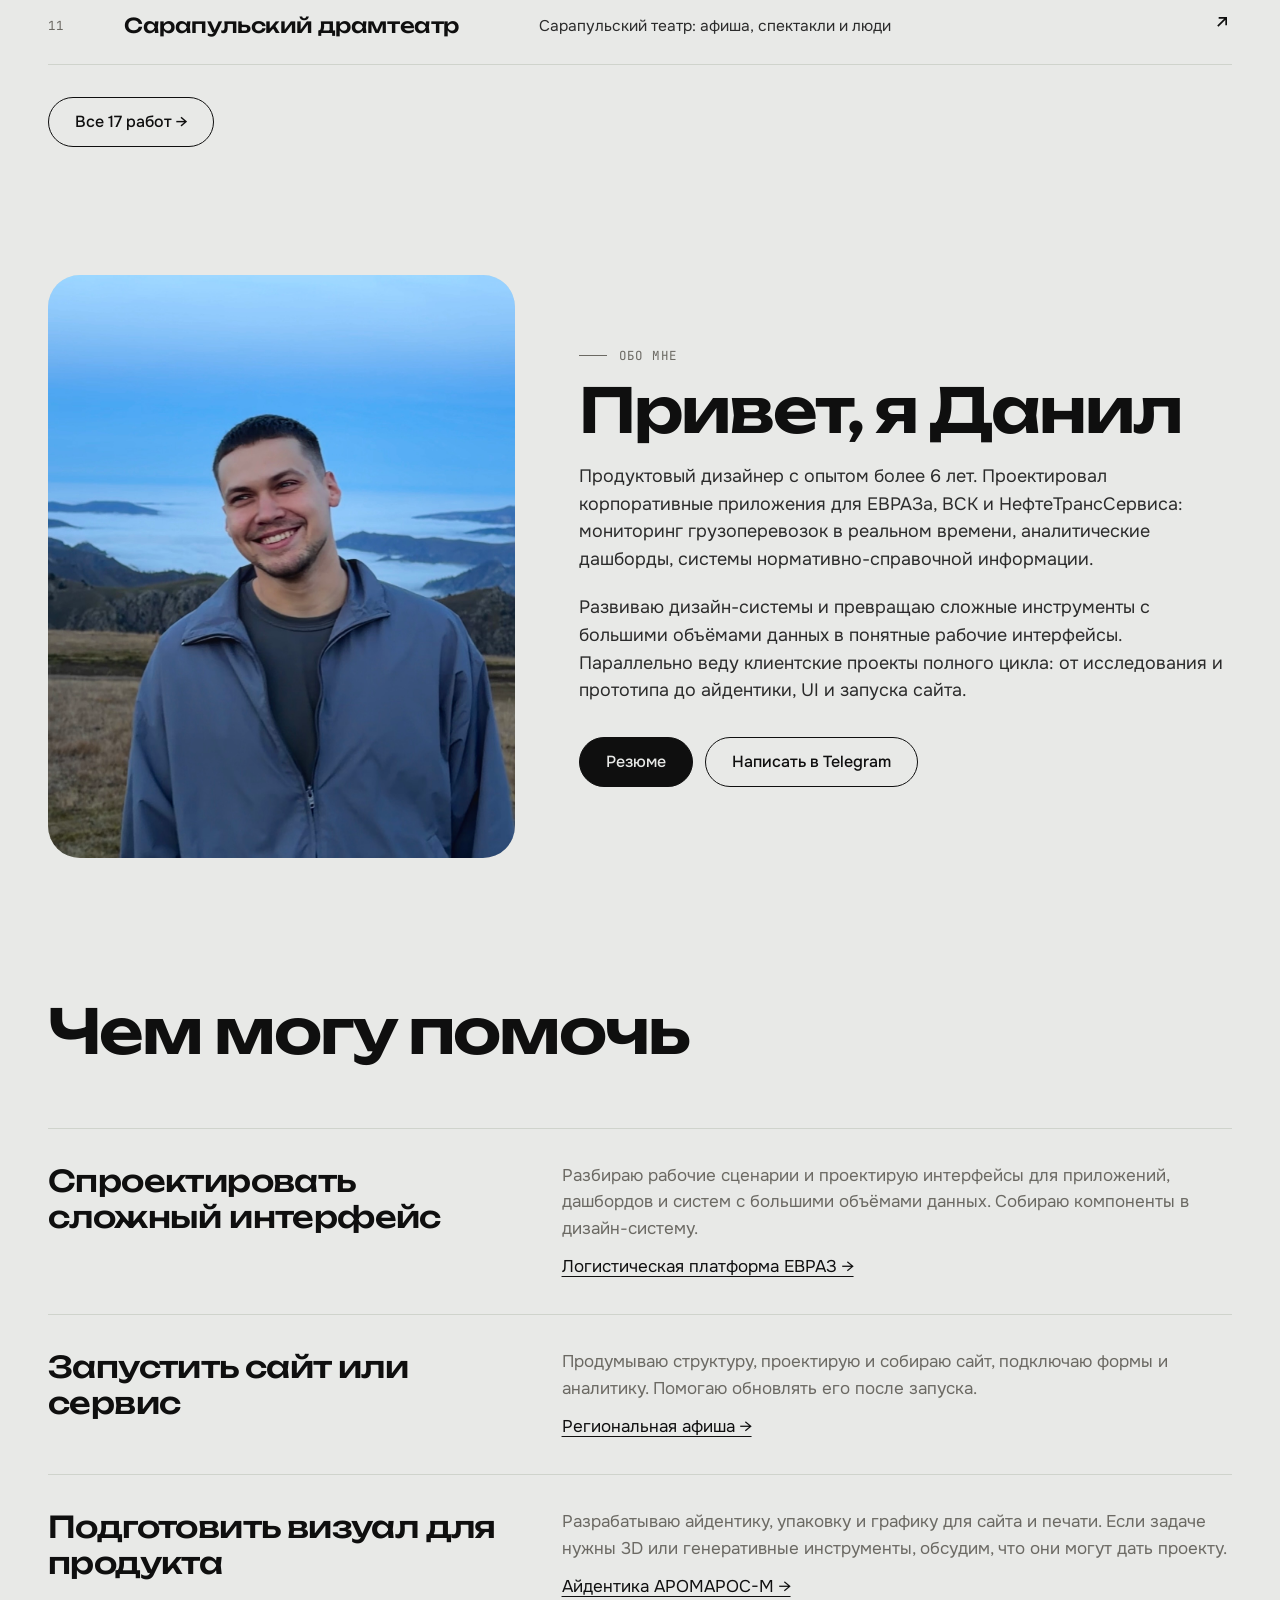
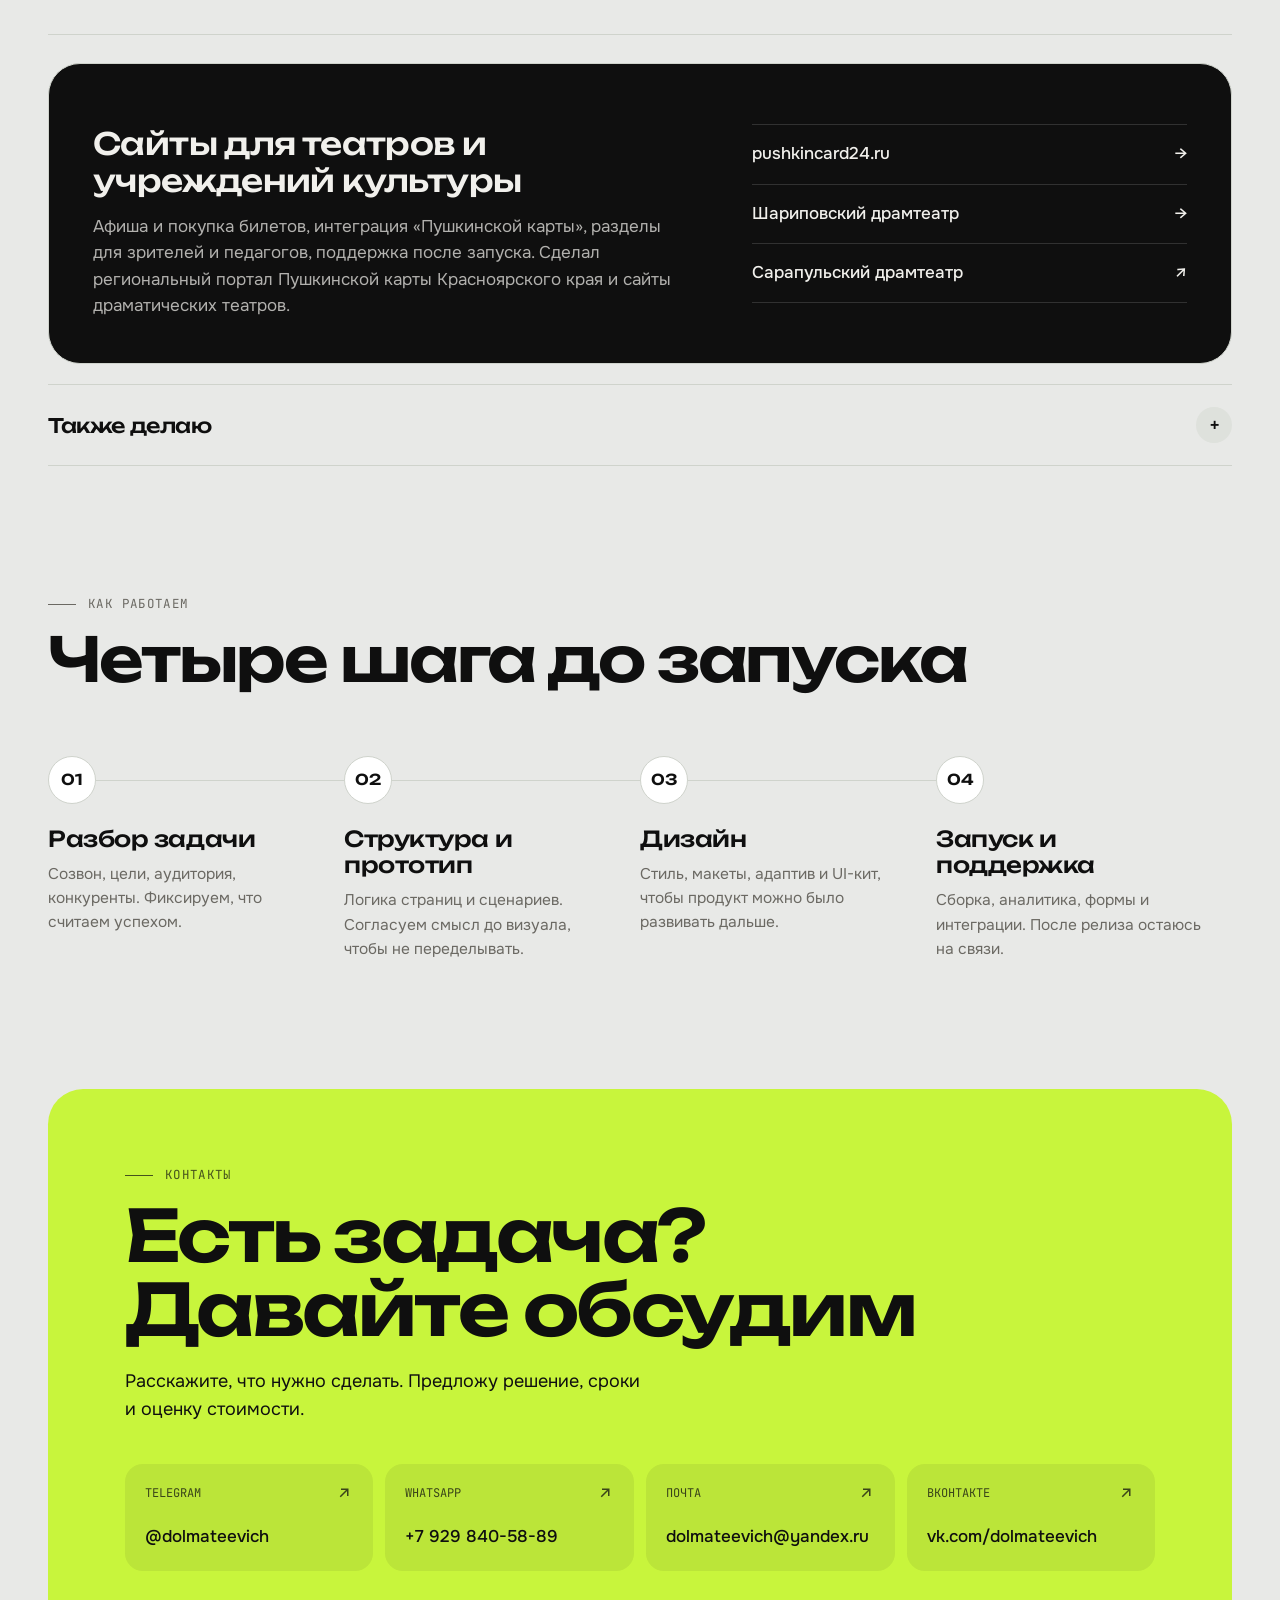
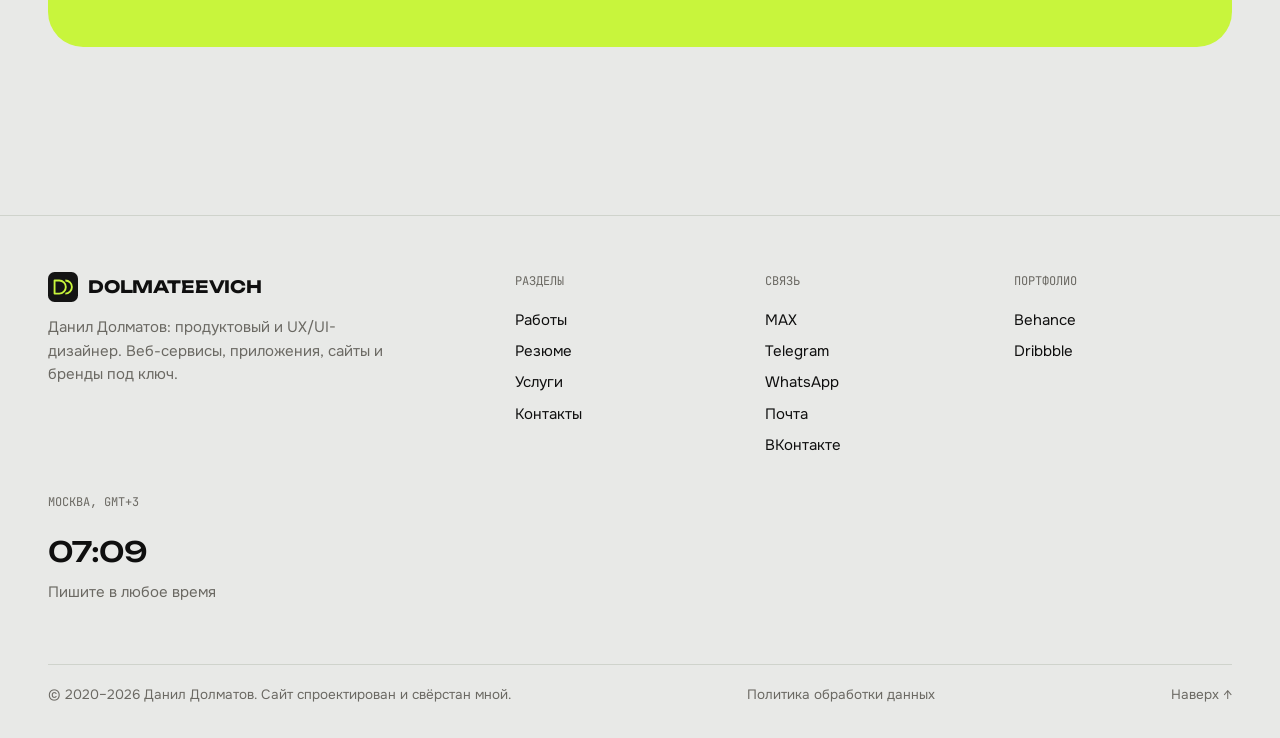
==== commit f01c8df9: "Add contact options and fix mobile avatar" ====
--- a/index.html
+++ b/index.html
@@ -13,7 +13,7 @@
   <link rel="preconnect" href="https://fonts.googleapis.com">
   <link rel="preconnect" href="https://fonts.gstatic.com" crossorigin>
   <link href="https://fonts.googleapis.com/css2?family=Unbounded:wght@400;500;600;700&family=Onest:wght@400;500;600&family=JetBrains+Mono:wght@400;500&display=swap" rel="stylesheet">
-  <link rel="stylesheet" href="/styles.css?v=20261115-release">
+  <link rel="stylesheet" href="/styles.css?v=contact2">
 <link rel="canonical" href="https://dolmateevich.ru/">
 </head>
 <body id="top">
@@ -29,7 +29,7 @@
     <button class="theme-btn" aria-label="Сменить тему">
       <svg viewBox="0 0 24 24" fill="none" stroke="currentColor" stroke-width="2"><circle cx="12" cy="12" r="9"/><path d="M12 3a9 9 0 0 0 0 18z" fill="currentColor"/></svg>
     </button>
-    <a class="btn btn-dark" href="https://t.me/dolmateevich" target="_blank" rel="noopener">Обсудить проект</a>
+    <a class="btn btn-dark" href="https://t.me/dolmateevich" target="_blank" rel="noopener" data-project-contact aria-haspopup="dialog">Обсудить проект</a>
     <button class="menu-toggle" type="button" aria-label="Открыть меню" aria-expanded="false" aria-controls="mobile-menu">
       <span></span><span></span><span></span>
     </button>
@@ -39,7 +39,7 @@
     <a href="/portfolio/">Работы</a>
     <a href="/resume/">Резюме</a>
     <a href="/#contacts">Контакты</a>
-    <a href="https://t.me/dolmateevich" target="_blank" rel="noopener">Обсудить проект ↗</a>
+    <a href="https://t.me/dolmateevich" target="_blank" rel="noopener" data-project-contact aria-haspopup="dialog">Обсудить проект ↗</a>
   </nav>
 </header>
 
@@ -236,7 +236,7 @@
         <p>Данил Долматов: продуктовый и UX/UI-дизайнер. Веб-сервисы, приложения, сайты и бренды под ключ.</p>
       </div>
       <div class="f-col"><h4>Разделы</h4><a href="/portfolio/">Работы</a><a href="/resume/">Резюме</a><a href="/#services">Услуги</a><a href="/#contacts">Контакты</a></div>
-      <div class="f-col"><h4>Связь</h4><a href="https://t.me/dolmateevich" target="_blank" rel="noopener">Telegram</a><a href="https://wa.me/79298405889" target="_blank" rel="noopener">WhatsApp</a><a href="mailto:dolmateevich@yandex.ru">Почта</a><a href="https://vk.com/dolmateevich" target="_blank" rel="noopener">ВКонтакте</a></div>
+      <div class="f-col"><h4>Связь</h4><a href="https://max.ru/u/f9LHodD0cOJYCoPSD6vAAGzXBoUqdNHkpEbtyyvZ_ntrV54HUtsIJgJS9Fk" target="_blank" rel="noopener">MAX</a><a href="https://t.me/dolmateevich" target="_blank" rel="noopener">Telegram</a><a href="https://wa.me/79298405889" target="_blank" rel="noopener">WhatsApp</a><a href="mailto:dolmateevich@yandex.ru">Почта</a><a href="https://vk.com/dolmateevich" target="_blank" rel="noopener">ВКонтакте</a></div><div class="f-col"><h4>Портфолио</h4><a href="https://www.behance.net/3e59f9b7" target="_blank" rel="noopener">Behance</a><a href="https://dribbble.com/Dolmateevich" target="_blank" rel="noopener">Dribbble</a></div>
       <div class="f-col"><h4>Москва, GMT+3</h4><span class="f-clock" data-clock>--:--</span><span class="muted">Пишите в любое время</span></div>
     </div>
     <div class="f-bottom">
@@ -247,7 +247,20 @@
   </div>
 </footer>
 
+<dialog class="contact-dialog" id="project-contact" aria-labelledby="project-contact-title">
+  <form method="dialog"><button type="submit" class="contact-close" aria-label="Закрыть">×</button></form>
+  <h2 id="project-contact-title">Обсудить проект</h2>
+  <p>Выберите удобный способ связи.</p>
+  <div class="contact-options">
+    <a href="https://t.me/dolmateevich" target="_blank" rel="noopener">Telegram</a>
+    <a href="https://max.ru/u/f9LHodD0cOJYCoPSD6vAAGzXBoUqdNHkpEbtyyvZ_ntrV54HUtsIJgJS9Fk" target="_blank" rel="noopener">MAX</a>
+    <a href="https://wa.me/79298405889" target="_blank" rel="noopener">WhatsApp</a>
+    <a href="https://vk.com/dolmateevich" target="_blank" rel="noopener">ВКонтакте</a>
+    <a href="tel:+79298405889">Позвонить</a>
+    <a href="mailto:dolmateevich@yandex.ru">Написать на почту</a>
+  </div>
+</dialog>
 <script src="/projects.js?v=20261115-release"></script>
-<script src="/main.js?v=20261115-release"></script>
+<script src="/main.js?v=contact2"></script>
 </body>
 </html>
--- a/styles.css
+++ b/styles.css
@@ -604,8 +604,11 @@
   margin-bottom: 18px;
 }
 .intro-avatar {
-  width: clamp(58px, 7vw, 98px);
-  aspect-ratio: 1;
+  --avatar-size: clamp(64px, 7.5vw, 104px);
+  width: var(--avatar-size);
+  height: var(--avatar-size);
+  min-width: var(--avatar-size);
+  flex: none;
   padding: 3px;
   border: 2px solid var(--accent);
   border-radius: 50%;
@@ -758,3 +761,39 @@
 .service-art-product { background-position: left center; }
 .service-art-web { background-position: center; }
 .service-art-brand { background-position: right center; }
+
+.contact-dialog {
+  position: fixed;
+  width: min(440px, calc(100% - 32px));
+  max-height: calc(100dvh - 32px);
+  margin: auto;
+  padding: clamp(20px, 5vw, 32px);
+  border: 1px solid var(--line);
+  border-radius: 22px;
+  background: var(--surface);
+  color: var(--ink);
+}
+.contact-dialog::backdrop { background: rgb(0 0 0 / .62); }
+.contact-dialog h2 { margin: 0 35px 8px 0; font-size: clamp(20px, 5vw, 26px); }
+.contact-dialog p { margin: 0 0 18px; color: var(--muted); }
+.contact-close {
+  position: absolute;
+  inset: 12px 12px auto auto;
+  width: 40px;
+  height: 40px;
+  border: 1px solid var(--line);
+  border-radius: 50%;
+  font-size: 24px;
+  cursor: pointer;
+}
+.contact-options { display: grid; grid-template-columns: repeat(2, minmax(0, 1fr)); gap: 8px; }
+.contact-options a {
+  display: flex;
+  align-items: center;
+  min-height: 44px;
+  padding: 8px 12px;
+  border: 1px solid var(--line);
+  border-radius: 12px;
+}
+.contact-options a:hover { background: var(--surface-2); }
+body:has(.contact-dialog[open]) { overflow: hidden; }
